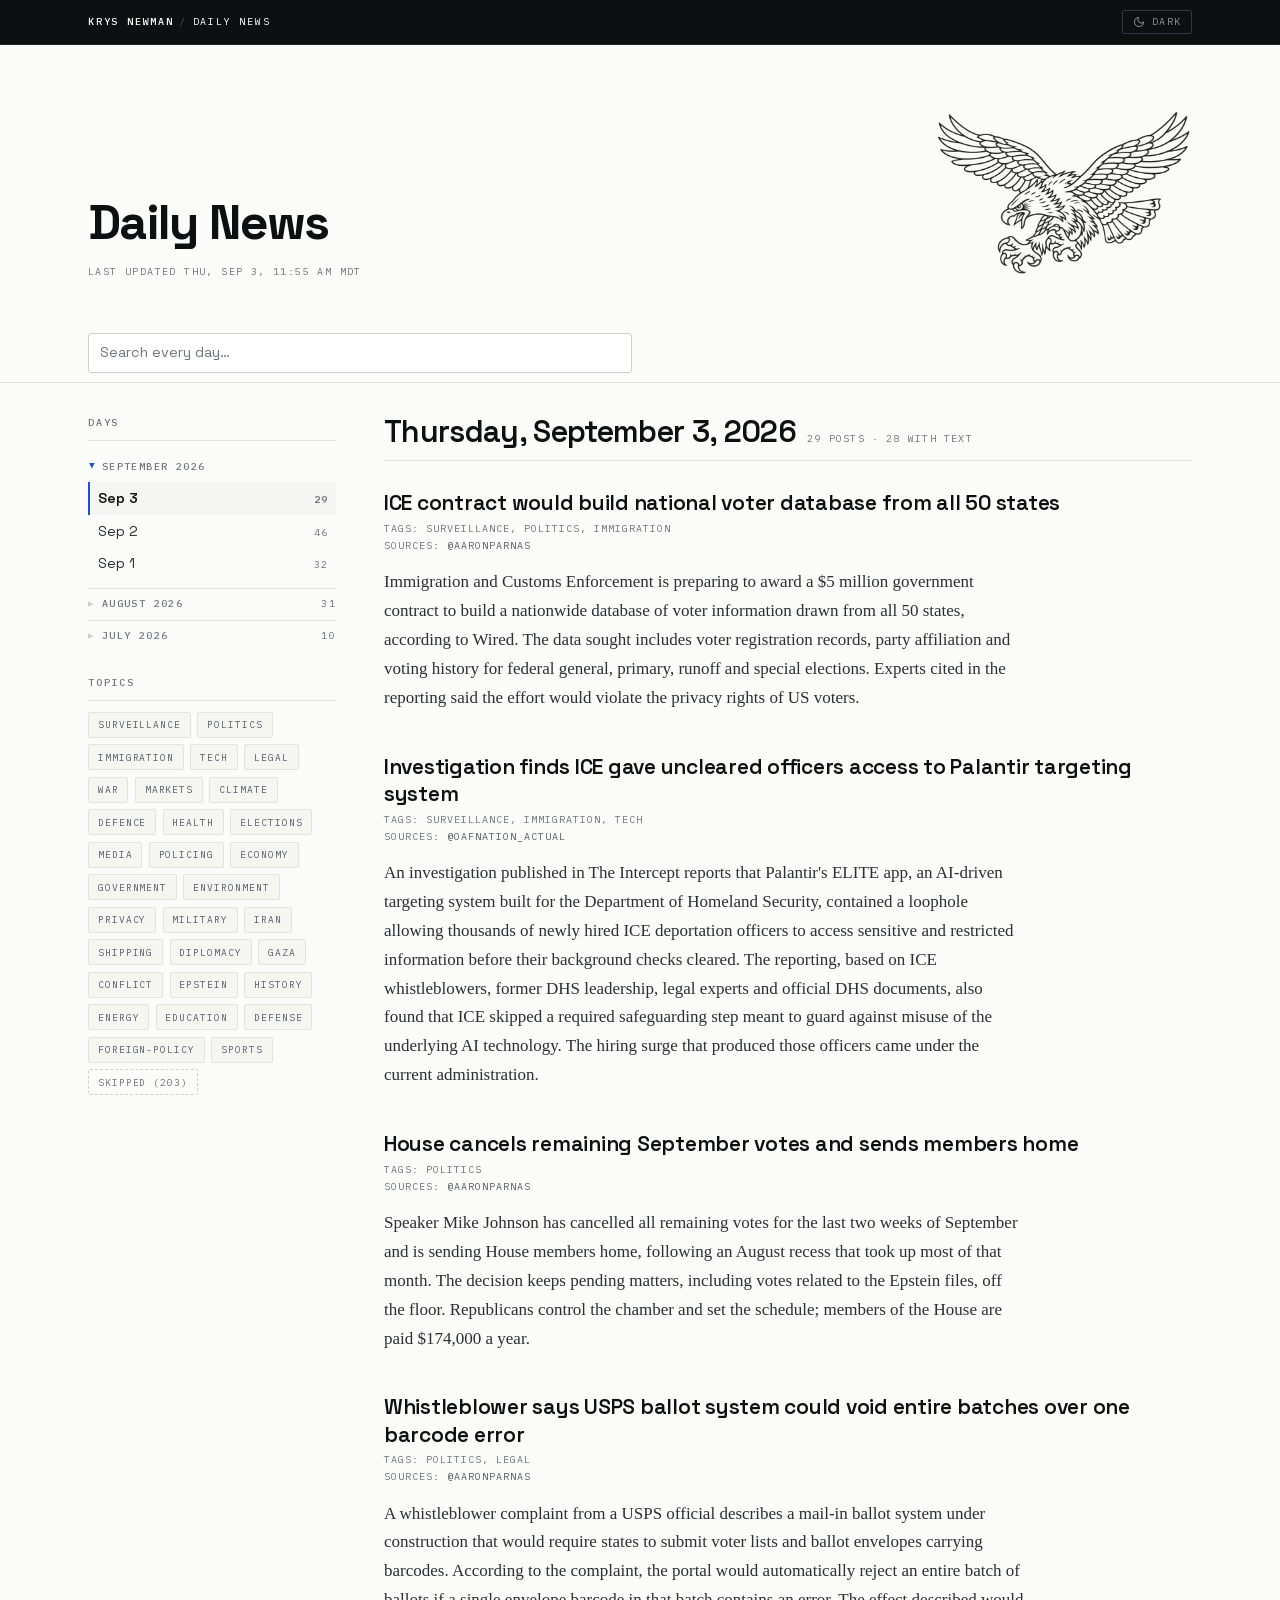
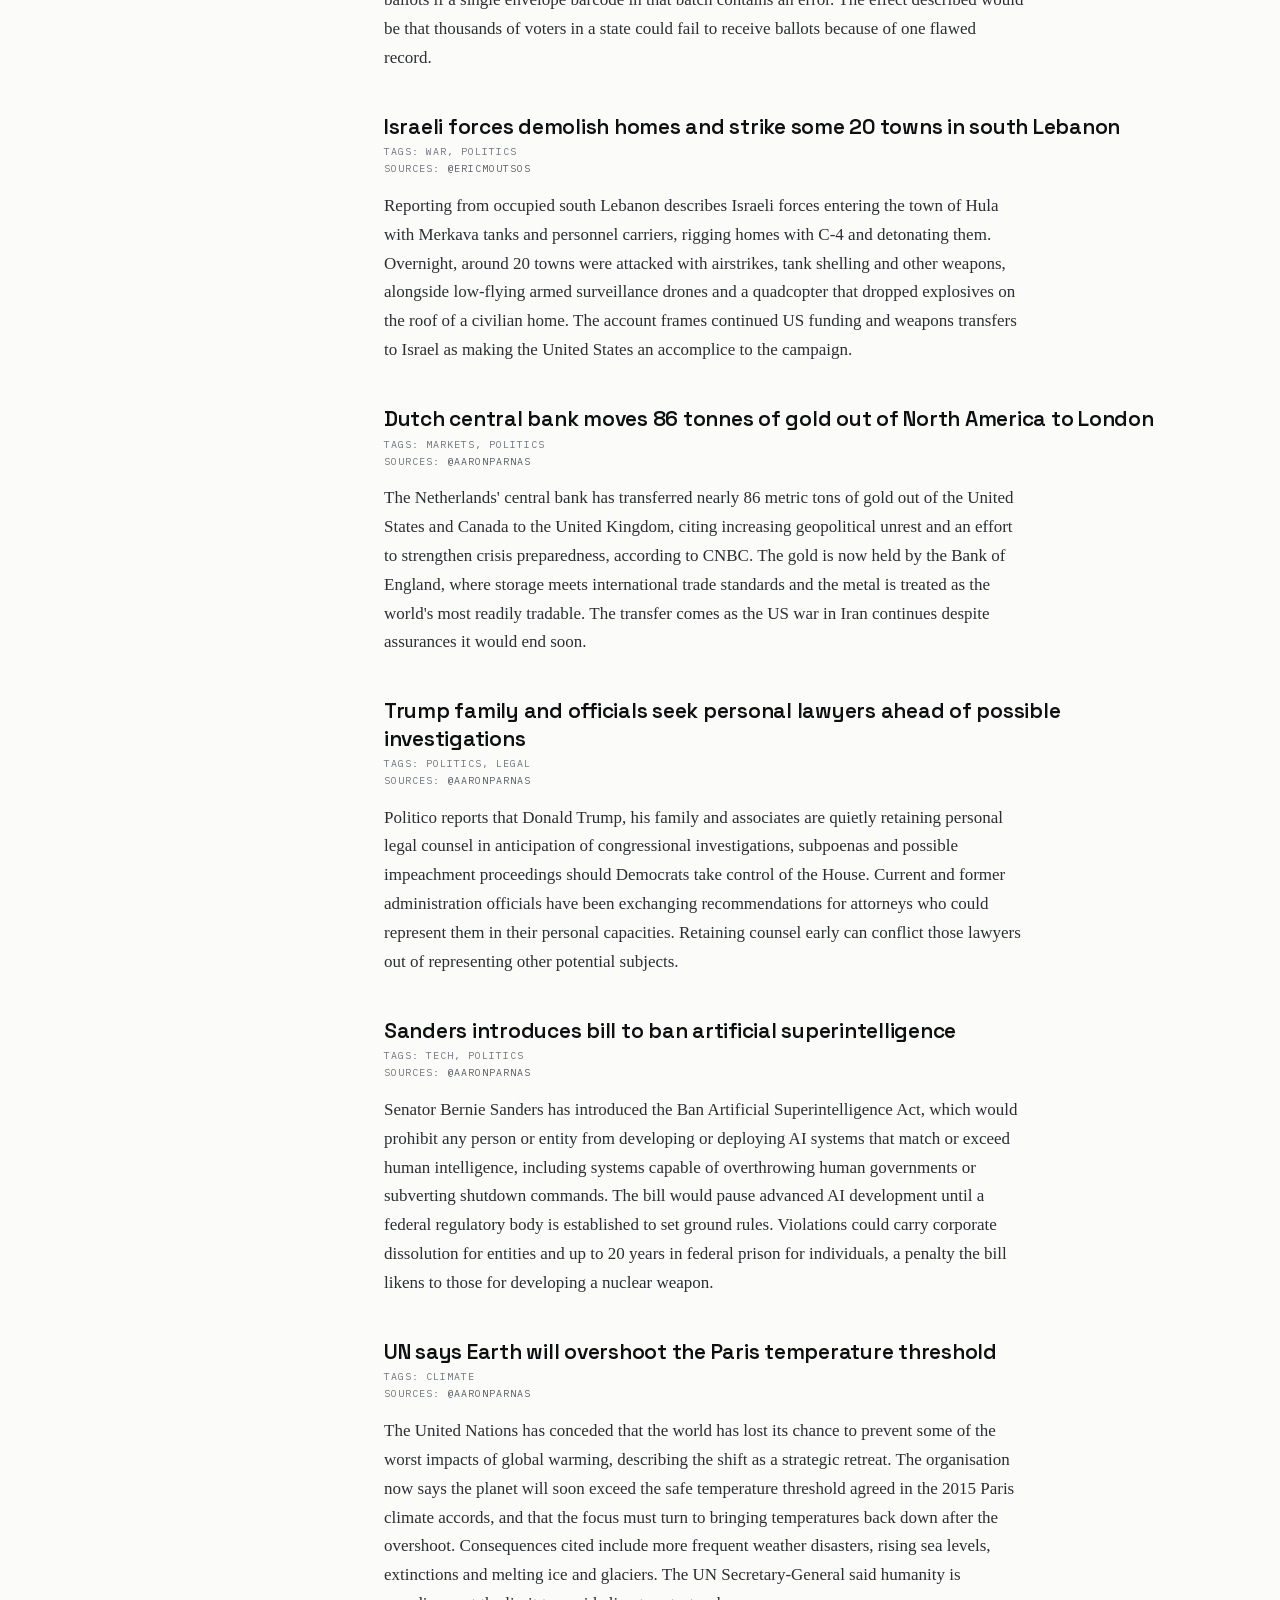
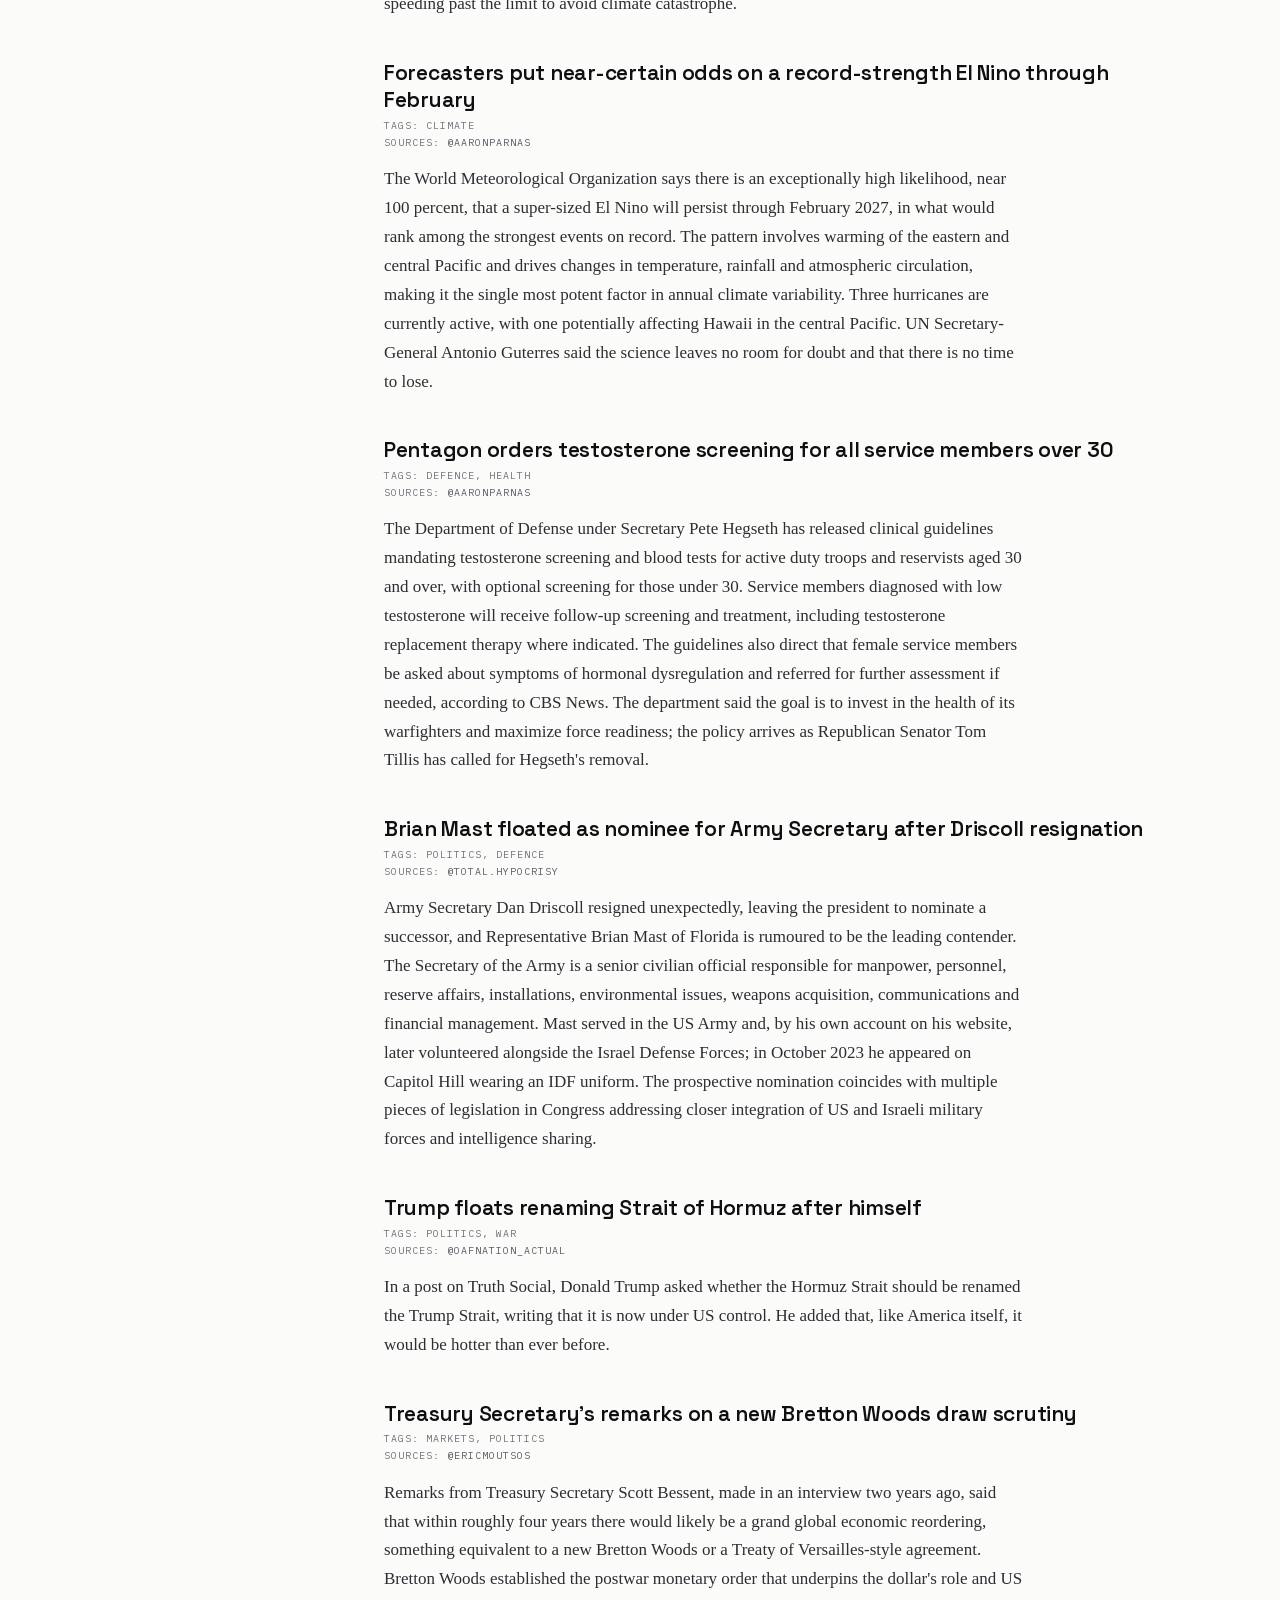
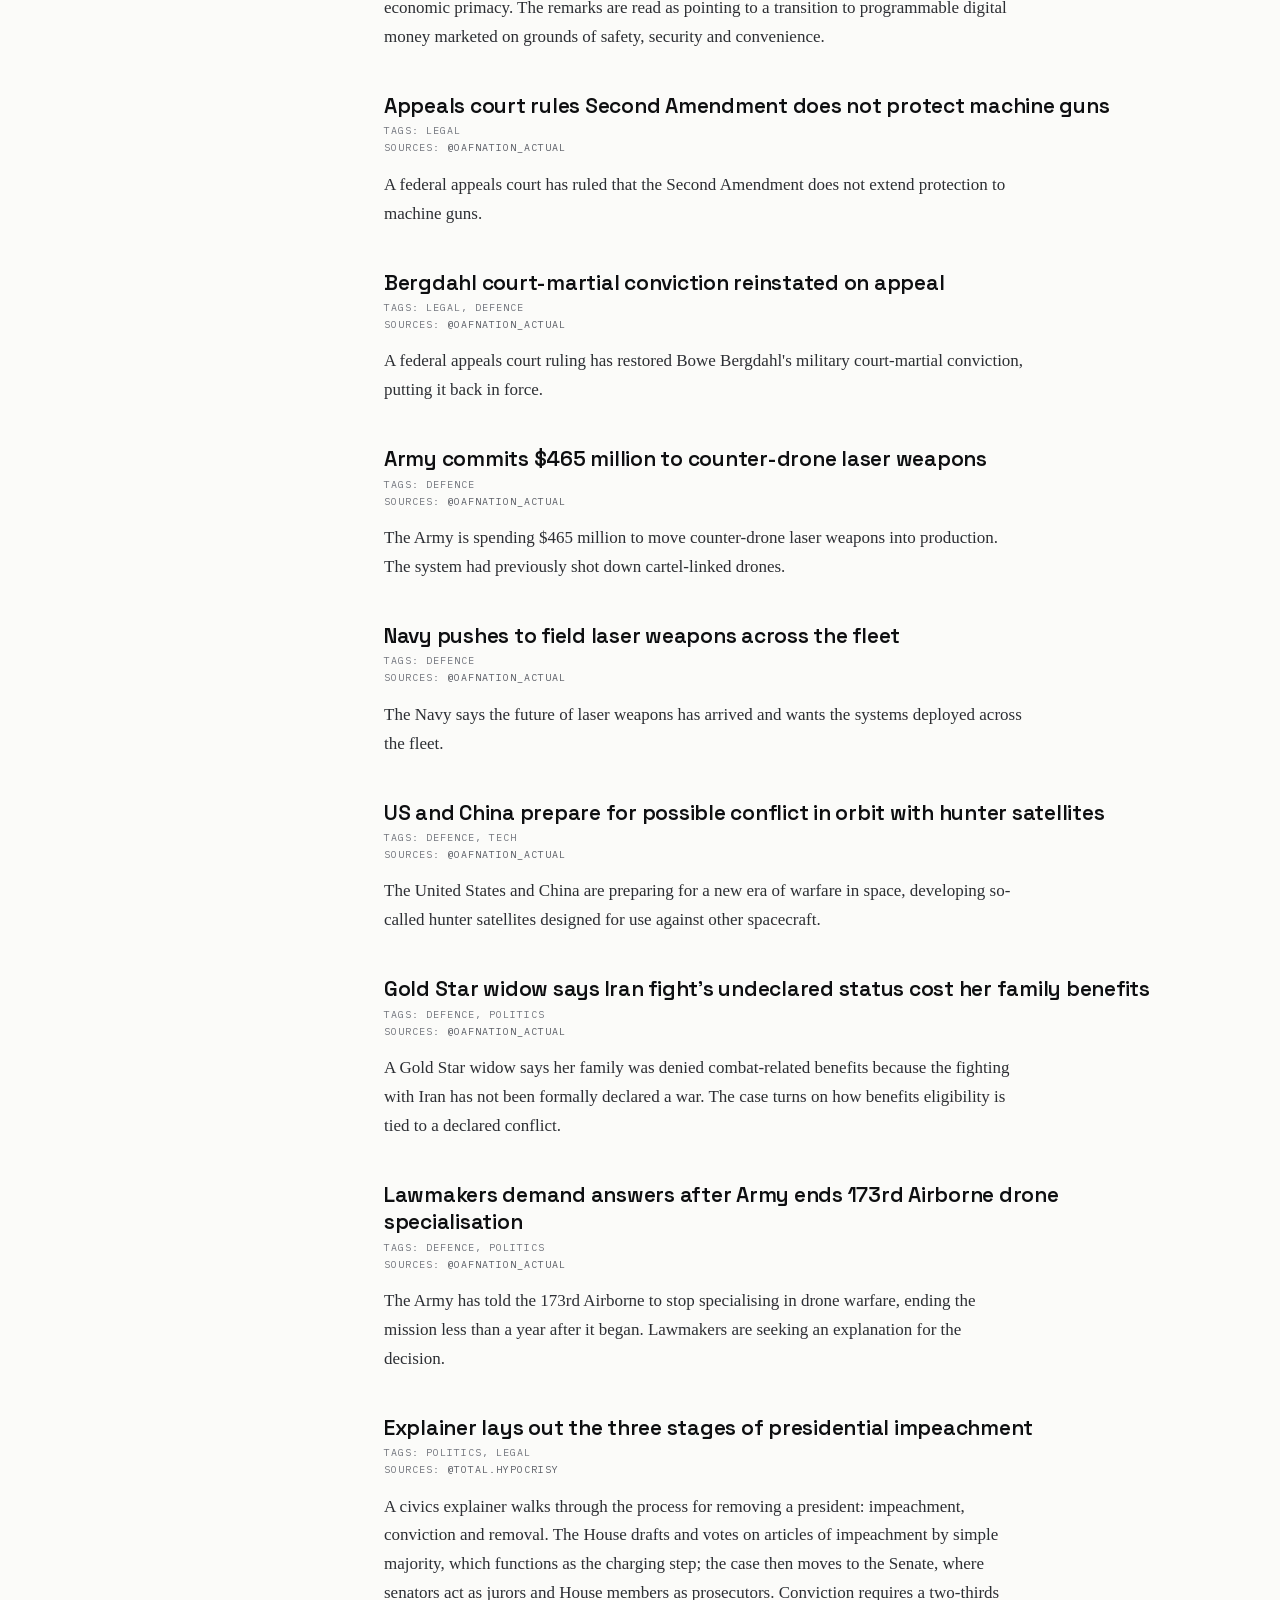
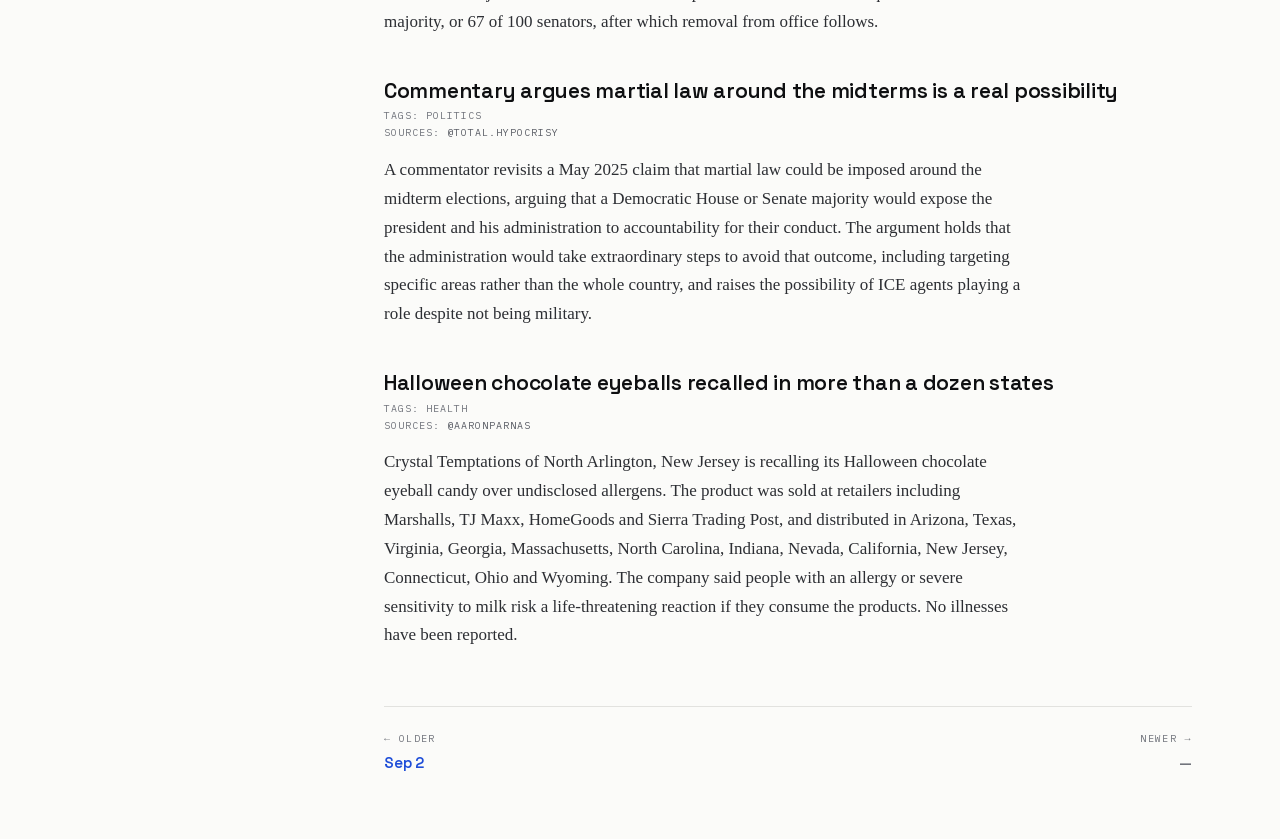
==== site/index.html @ b50ac9aa "feat: share the portfolio's theme, header, and typography The colour tokens, the dark band, the brea" ====
<!DOCTYPE html>
<html lang="en">
<head>
  <meta charset="utf-8">
  <meta name="viewport" content="width=device-width, initial-scale=1">
  <title>Daily News — Krys Newman</title>
  <!-- The portfolio's mark, inline and byte-identical to the one on
       knewman23.github.io, so the tab looks the same across all three sites. -->
  <link rel="icon" href="data:image/svg+xml,%3Csvg xmlns='http://www.w3.org/2000/svg' viewBox='0 0 32 32'%3E%3Crect width='32' height='32' rx='3' fill='%230e0f11'/%3E%3Ctext x='16' y='23' font-family='monospace' font-size='19' font-weight='700' fill='%23fff' text-anchor='middle'%3Ek%3C/text%3E%3C/svg%3E">

  <!-- Set the theme before first paint. A class swap after load would flash the
       wrong palette on every navigation between here and the portfolio. -->
  <script>
    try {
      var t = localStorage.getItem("theme");
      if (t === "dark" || t === "light") document.documentElement.dataset.theme = t;
    } catch (e) { /* private mode: fall through to the light default */ }
  </script>

  <link rel="preload" href="fonts/space-grotesk-var.woff2" as="font" type="font/woff2" crossorigin>
  <link rel="preload" href="fonts/plex-mono-400.woff2" as="font" type="font/woff2" crossorigin>
  <link rel="stylesheet" href="style.css?v=a3f1a082d0">
</head>
<!-- data-mode is rewritten to "static" by export_static.py. The read-only build
     drops the journal, the source list, and the run history entirely — not with
     CSS, which would leave a working form for anyone who opens devtools. -->
<body data-mode="static">

<!-- The band is the shared chrome: same markup on knewman23.github.io and on
     ai-frontier, so moving between the three reads as one site. -->
<div class="band">
  <div class="band-inner">
    <span class="crumbs">
      <a href="https://knewman23.github.io/"><b>Krys Newman</b></a>
      <span class="sep">/</span>
      <span class="here">Daily News</span>
    </span>
    <span class="band-tools">
      <button class="theme" id="theme" type="button" aria-live="polite">
        <svg class="i-dark" viewBox="0 0 24 24" fill="none" stroke="currentColor" stroke-width="2" stroke-linecap="round" aria-hidden="true"><path d="M21 12.8A9 9 0 1 1 11.2 3a7 7 0 0 0 9.8 9.8z"/></svg>
        <svg class="i-light" viewBox="0 0 24 24" fill="none" stroke="currentColor" stroke-width="2" stroke-linecap="round" aria-hidden="true"><circle cx="12" cy="12" r="4.2"/><path d="M12 2v2.4M12 19.6V22M2 12h2.4M19.6 12H22M4.9 4.9l1.7 1.7M17.4 17.4l1.7 1.7M19.1 4.9l-1.7 1.7M6.6 17.4l-1.7 1.7"/></svg>
        <span id="theme-text">Dark</span>
      </button>
    </span>
  </div>
</div>

<header class="masthead">
  <div class="masthead-text">
    <h1>Daily News</h1>
    <p class="updated" id="last-updated"></p>
  </div>
  <img class="crest" src="eagle.png?v=632c15edeb" alt="" width="768" height="512">
</header>

<nav class="toolbar" aria-label="Search and browse">
  <div class="toolbar-inner">
    <label class="search">
      <span class="visually-hidden">Search all days</span>
      <input id="search" type="search" placeholder="Search every day…" autocomplete="off">
    </label>

    <button id="active-filter" class="active-filter" hidden></button>

    <!-- Whether the hosted copy is caught up. Live-only: there is nothing to
         publish from the published build, and no server to ask. -->
<button id="menu-button" class="menu-button" type="button"
            aria-expanded="false" aria-controls="drawer" aria-haspopup="true">
      <span class="visually-hidden">Days and filters</span>
      <span aria-hidden="true">⋮</span>
    </button>
  </div>
</nav>

<div class="layout">

<aside id="drawer" class="drawer" aria-label="Days and filters">
  <div class="drawer-head">
    <h2>Browse</h2>
    <button id="drawer-close" class="icon-button" type="button">
      <span class="visually-hidden">Close</span>
      <span aria-hidden="true">✕</span>
    </button>
  </div>

  <section class="panel">
    <h3 class="panel-title">Days</h3>
    <!-- Filled with one <details> per month. A flat list is unusable once the
         archive runs to hundreds of days. -->
    <div id="days" class="days"></div>
  </section>

  <section class="panel">
    <h3 class="panel-title">Topics</h3>
    <div id="tags" class="chips" role="group" aria-label="Filter by topic"></div>
  </section>

</aside>

<main id="main" class="main" aria-live="polite">
  <p class="empty">Loading…</p>
</main>

</div><!-- .layout -->

<div id="scrim" class="scrim" hidden></div>

<script src="theme.js?v=197105d2fa"></script>
<script src="app.js?v=5c38b949c7"></script>
</body>
</html>
---- site/style.css ----
/* Self-hosted so the page has no third-party dependency and no render-blocking
   round trip. Same four faces as knewman23.github.io, byte for byte. */
@font-face {
  font-family: "Space Grotesk";
  src: url("fonts/space-grotesk-var.woff2") format("woff2-variations");
  font-weight: 300 700;
  font-style: normal;
  font-display: swap;
}
@font-face { font-family:"IBM Plex Mono"; src:url("fonts/plex-mono-400.woff2") format("woff2"); font-weight:400; font-style:normal; font-display:swap; }
@font-face { font-family:"IBM Plex Mono"; src:url("fonts/plex-mono-500.woff2") format("woff2"); font-weight:500; font-style:normal; font-display:swap; }
@font-face { font-family:"IBM Plex Mono"; src:url("fonts/plex-mono-600.woff2") format("woff2"); font-weight:600; font-style:normal; font-display:swap; }

/* ============================================================
   Daily News

   Colour tokens, the dark band, the breadcrumbs and the theme
   toggle are lifted verbatim from knewman23.github.io/styles.css
   and ai-frontier/site/style.css, so all three sites are one
   system and a visitor moving between them sees one page.

   Light-first. Dark is a token swap, never a fork: --card is
   still "the surface above --bg" in both, so no component below
   carries a dark branch.

   The one project-local addition is the --alert family, for the
   things this app has and a portfolio index does not: a failed
   run, a stale handle, an error line in a log.
   ============================================================ */

:root {
  color-scheme: light;
  --bg:      #fbfbf9;
  --card:    #ffffff;
  --sunken:  #f5f5f2;
  --ink:     #0e0f11;
  --ink-2:   #2c2e33;
  --soft:    #5c5f67;
  --faint:   #71747c;
  --line:    #e2e2df;
  --line-2:  #cfcfcb;
  --accent:  #1f4ed8;
  --ok:      #0f7a4a;
  --warn:    #85670f;
  --dot-warn:#d9a020;
  --alert:   #b3261e;
  --alert-bg:rgba(179,38,30,.07);
  --alert-line:rgba(179,38,30,.28);
  --band-bg: #0e0f11;
  --band-ink:#ffffff;
  --band-dim:#8b8f98;

  --mono: "IBM Plex Mono", ui-monospace, SFMono-Regular, Menlo, monospace;
  --sans: "Space Grotesk", system-ui, -apple-system, "Segoe UI", sans-serif;
  --serif: ui-serif, "Iowan Old Style", "Palatino Linotype", Palatino, Georgia, serif;

  --gut: 40px;
  --max: 74rem;
  --drawer-width: 21rem;
}

:root[data-theme="dark"] {
  color-scheme: dark;
  --bg:      #0b0c0e;
  --card:    #13151a;
  --sunken:  #0f1116;
  --ink:     #edeef1;
  --ink-2:   #d2d4da;
  --soft:    #9a9da6;
  --faint:   #7b7e88;
  --line:    #22252c;
  --line-2:  #2e323b;
  --accent:  #8b9bff;
  --ok:      #55d4a0;
  --warn:    #e2b357;
  --dot-warn:#e2b357;
  --alert:   #ff8a80;
  --alert-bg:rgba(255,138,128,.09);
  --alert-line:rgba(255,138,128,.26);
  --band-bg: #06070a;
  --band-ink:#ffffff;
  --band-dim:#7e828d;
}

*, *::before, *::after { box-sizing: border-box; }

html { -webkit-text-size-adjust: 100%; }   /* stop iOS inflating text in landscape */

body {
  margin: 0;
  background: var(--bg);
  color: var(--ink);
  font: 16px/1.6 var(--sans);
  -webkit-font-smoothing: antialiased;
  -moz-osx-font-smoothing: grayscale;
  overflow-wrap: break-word;               /* long ids and urls must not widen the page */
}

body.drawer-open { overflow: hidden; }      /* the page must not scroll behind the drawer */

a { color: var(--accent); }

:focus-visible { outline: 2px solid var(--accent); outline-offset: 2px; border-radius: 2px; }

.visually-hidden {
  position: absolute;
  width: 1px; height: 1px;
  padding: 0; margin: -1px;
  overflow: hidden;
  clip-path: inset(50%);
  white-space: nowrap;
}

/* --- band ---------------------------------------------------------------

   Dark in both themes, as on the index and on ai-frontier. It is the constant
   that makes moving between the three sites feel like one place, so it does
   not take part in the token swap. */

.band {
  background: var(--band-bg);
  color: var(--band-ink);
  position: sticky;
  top: 0;
  z-index: 30;
  border-bottom: 1px solid #23262d;
}

.band-inner {
  display: flex;
  align-items: center;
  justify-content: space-between;
  gap: 16px;
  min-height: 44px;
  max-width: var(--max);
  margin: 0 auto;
  padding: 0 var(--gut);
}

.crumbs {
  font-family: var(--mono);
  font-size: 10px;
  letter-spacing: .18em;
  text-transform: uppercase;
  color: var(--band-dim);
  min-width: 0;
  display: flex;
  align-items: center;
  gap: 0;
  white-space: nowrap;
  overflow: hidden;
}

.crumbs a { color: var(--band-dim); text-decoration: none; }
.crumbs a:hover { color: var(--band-ink); }
.crumbs b { color: var(--band-ink); font-weight: 500; }
.crumbs .sep { padding: 0 .55em; color: #4b515c; }

.crumbs .here {
  color: var(--band-ink);
  overflow: hidden;
  text-overflow: ellipsis;
}

.band-tools { display: flex; align-items: center; gap: 12px; flex: none; }

/* --- theme toggle (the same component as the index) ---------------------- */

.theme {
  background: transparent;
  border: 1px solid #33373f;
  color: var(--band-dim);
  font-family: var(--mono);
  font-size: 10px;
  letter-spacing: .12em;
  text-transform: uppercase;
  padding: 5px 10px;
  border-radius: 2px;
  cursor: pointer;
  display: inline-flex;
  align-items: center;
  gap: 7px;
  line-height: 1;
  flex: none;
}

.theme:hover { color: var(--band-ink); border-color: #4b515c; }
.theme:focus-visible { outline: 2px solid var(--band-dim); outline-offset: 2px; }
.theme svg { width: 12px; height: 12px; }

/* Show the icon for the theme you'd switch TO. */
.theme .i-dark  { display: inline; }
.theme .i-light { display: none; }
:root[data-theme="dark"] .theme .i-dark  { display: none; }
:root[data-theme="dark"] .theme .i-light { display: inline; }

/* --- masthead ----------------------------------------------------------- */

/* The portfolio's identity grid: the name on the left, a mono caption block on
   the right. Here the right-hand column is the artwork instead. */
.masthead {
  display: grid;
  grid-template-columns: minmax(0, 1fr) minmax(0, 16rem);
  align-items: end;
  gap: 0 2.5rem;
  max-width: var(--max);
  margin: 0 auto;
  padding: clamp(2.25rem, 6vw, 4rem) var(--gut) clamp(1.75rem, 4vw, 2.75rem);
}

.masthead h1 {
  margin: 0;
  font: 700 clamp(2.1rem, 5.4vw, 3.1rem)/1.02 var(--sans);
  letter-spacing: -.035em;
}

.updated {
  margin: 1rem 0 0;
  font-family: var(--mono);
  font-size: 10px;
  letter-spacing: .14em;
  text-transform: uppercase;
  color: var(--faint);
}

.updated:empty { display: none; }   /* no stray gap before the first run */

/* Transparent-background line art, so it takes the page's own background in
   light mode. In dark mode the strokes are inverted rather than the file being
   swapped: one asset, and #000 inverts to #fff, which sits within a shade of
   --ink. A browser that drops the filter still shows the drawing. */
.crest {
  display: block;
  width: 100%;
  max-width: 16rem;
  height: auto;                    /* never force the page to scroll sideways */
  justify-self: end;
  opacity: .9;
}

:root[data-theme="dark"] .crest { filter: invert(1); }

/* --- toolbar ------------------------------------------------------------ */

.toolbar {
  position: sticky;
  top: 45px;                        /* the band's 44px min-height plus its border */
  z-index: 20;
  background: var(--bg);
  border-bottom: 1px solid var(--line);
}

.toolbar-inner {
  display: flex;
  align-items: center;
  gap: 0.6rem;
  max-width: var(--max);
  margin: 0 auto;
  padding: 0.6rem var(--gut);
}

.search { flex: 1 1 auto; min-width: 0; max-width: 34rem; }

.search input {
  width: 100%;
  padding: 0.45rem 0.7rem;
  border: 1px solid var(--line-2);
  border-radius: 3px;
  background: var(--card);
  color: var(--ink);
  font: inherit;
  font-size: 0.9rem;
  -webkit-appearance: none;
}

.search input::placeholder { color: var(--faint); }
.search input:focus { outline: 2px solid var(--accent); outline-offset: 1px; border-color: transparent; }

/* The active tag lives in the toolbar so the filter state is visible once the
   drawer has closed over the chip that set it. */
.active-filter {
  flex: none;
  padding: 0.28rem 0.65rem;
  border: 1px solid var(--accent);
  border-radius: 2px;
  background: var(--accent);
  color: #fff;
  font-family: var(--mono);
  font-size: 10px;
  letter-spacing: .12em;
  text-transform: uppercase;
  cursor: pointer;
  white-space: nowrap;
}

.active-filter::after { content: " ✕"; }

.publish-status {
  flex: none;
  font-family: var(--mono);
  font-size: 10px;
  letter-spacing: .12em;
  text-transform: uppercase;
  color: var(--faint);
  white-space: nowrap;
}

.publish-status:empty { display: none; }
.publish-status.published { color: var(--ok); }
.publish-status.failed { color: var(--alert); font-weight: 500; cursor: help; }

.menu-button {
  flex: none;
  width: 2.25rem;
  height: 2.25rem;
  border: 1px solid var(--line-2);
  border-radius: 2px;
  background: transparent;
  color: var(--soft);
  font-size: 1.25rem;
  line-height: 1;
  cursor: pointer;
}

.menu-button:hover { border-color: var(--ink); color: var(--ink); }
.menu-button[aria-expanded="true"] { background: var(--ink); border-color: var(--ink); color: var(--bg); }

/* --- layout: sidebar on desktop, drawer on phones ------------------------ */

/* Desktop is the base case: the panels are a persistent left rail, and the
   menu button and scrim do not exist. Everything drawer-shaped is confined to
   the narrow-window block near the bottom of this file, so the two behaviours
   cannot bleed into each other. */
.layout {
  display: grid;
  grid-template-columns: 15.5rem minmax(0, 1fr);
  gap: 3rem;
  max-width: var(--max);
  margin: 0 auto;
  padding: 2rem var(--gut) 4rem;
  align-items: start;
}

.drawer {
  display: flex;
  flex-direction: column;
  gap: 1.5rem;
  min-width: 0;
}

.drawer-head { display: none; }        /* no "Browse" title or close button here */
.menu-button { display: none; }
.scrim { display: none; }

/* --- panels -------------------------------------------------------------

   Not cards. The rail is a column of labelled sections divided by hairlines,
   the way the portfolio's stack list and section heads are drawn. */

.panel {
  margin: 0;
  padding: 0;
}

.panel-title {
  margin: 0 0 0.65rem;
  padding-bottom: 0.55rem;
  border-bottom: 1px solid var(--line);
  font-family: var(--mono);
  font-size: 10px;
  font-weight: 500;
  letter-spacing: .18em;
  text-transform: uppercase;
  color: var(--faint);
}

details.panel > .panel-title { cursor: pointer; }

.count, .badge { letter-spacing: .1em; }

.badge[hidden] { display: none; }

.badge {
  display: inline-block;
  min-width: 1.1rem;
  padding: 0 0.3rem;
  border: 1px solid var(--alert-line);
  border-radius: 2px;
  background: var(--alert-bg);
  color: var(--alert);
  font-size: 9.5px;
  text-align: center;
}

/* --- day list ----------------------------------------------------------- */

/* The cap still earns its place: one expanded month is up to 31 rows. It is no
   longer the only thing between the reader and the whole archive, though. */
.days { max-height: 40vh; overflow-y: auto; }

.month + .month { border-top: 1px solid var(--line); }

.month-head {
  display: flex;
  align-items: baseline;
  gap: 0.4rem;
  padding: 0.4rem 0;
  cursor: pointer;
  font-family: var(--mono);
  font-size: 10px;
  font-weight: 500;
  letter-spacing: .14em;
  text-transform: uppercase;
  color: var(--faint);
  list-style: none;                       /* the default marker, replaced below */
}

.month-head::-webkit-details-marker { display: none; }

.month-head::before {
  content: "▸";
  flex: none;
  font-size: 0.7rem;
  color: var(--line-2);
  transition: transform 120ms ease;
}

.month[open] > .month-head::before { transform: rotate(90deg); color: var(--accent); }
.month-head:hover { color: var(--ink); }

.month-label { flex: 1; min-width: 0; }

/* Only while collapsed: an open month shows its days, which is a better count
   than a number. */
.month-count { font-weight: 400; }
.month[open] > .month-head .month-count { display: none; }

.month-days { list-style: none; margin: 0 0 0.5rem; padding: 0; }

.days button {
  display: flex;
  justify-content: space-between;
  align-items: baseline;
  gap: 0.4rem;
  width: 100%;
  padding: 0.32rem 0.5rem;
  border: 0;
  border-left: 2px solid transparent;
  border-radius: 0;
  background: none;
  color: var(--ink-2);
  font: inherit;
  font-size: 0.875rem;
  text-align: left;
  cursor: pointer;
}

.days button:hover { background: var(--sunken); color: var(--ink); }

.days button[aria-current="true"] {
  border-left-color: var(--accent);
  background: var(--sunken);
  color: var(--ink);
  font-weight: 600;
}

.days .topics { font-family: var(--mono); color: var(--faint); font-size: 10px; letter-spacing: .08em; }
.days .flag { color: var(--dot-warn); font-weight: 700; }

/* --- chips -------------------------------------------------------------- */

.chips { display: flex; flex-wrap: wrap; gap: 0.4rem; font-family: var(--mono); }

.chip {
  padding: 0.28rem 0.55rem;
  border: 1px solid var(--line);
  border-radius: 2px;
  background: var(--sunken);
  color: var(--soft);
  font: inherit;
  font-size: 9.5px;
  letter-spacing: .1em;
  text-transform: uppercase;
  cursor: pointer;
}

.chip:hover { border-color: var(--ink); color: var(--ink); }

.chip[aria-pressed="true"] {
  background: var(--accent);
  border-color: var(--accent);
  color: #fff;
}

/* The skipped chip is not a topic, so it does not look like one until used. */
.chip.skipped-chip {
  border-style: dashed;
  border-color: var(--line-2);
  background: transparent;
  color: var(--faint);
}

.chip.skipped-chip[aria-pressed="true"] {
  background: var(--soft);
  border-color: var(--soft);
  border-style: solid;
  color: var(--bg);
}

/* --- sources ------------------------------------------------------------ */

.sources { list-style: none; margin: 0 0 0.7rem; padding: 0; font-size: 0.85rem; }

.sources li {
  display: flex;
  align-items: center;
  gap: 0.4rem;
  padding: 0.3rem 0;
  border-bottom: 1px solid var(--line);
}

.sources .handle { flex: 1; min-width: 0; overflow-wrap: anywhere; color: var(--ink-2); }
.sources li.off .handle { color: var(--faint); text-decoration: line-through; }
.sources .stale { color: var(--dot-warn); cursor: help; }

.icon-button {
  border: 0;
  background: none;
  color: var(--faint);
  font: inherit;
  font-size: 0.9rem;
  line-height: 1;
  padding: 0.15rem 0.3rem;
  cursor: pointer;
}

.icon-button:hover { color: var(--alert); }

.add { display: flex; flex-wrap: wrap; gap: 0.4rem; }

.add input {
  flex: 1 1 6rem;
  min-width: 0;
  padding: 0.4rem 0.5rem;
  border: 1px solid var(--line-2);
  border-radius: 3px;
  background: var(--card);
  color: var(--ink);
  font: inherit;
  font-size: 0.8rem;
}

.add input::placeholder { color: var(--faint); }

.add button, .notes-save {
  padding: 0.4rem 0.8rem;
  border: 1px solid var(--accent);
  border-radius: 3px;
  background: var(--accent);
  color: #fff;
  font-family: var(--mono);
  font-size: 10px;
  letter-spacing: .12em;
  text-transform: uppercase;
  cursor: pointer;
}

.add button:hover, .notes-save:hover { filter: brightness(1.12); }

.error {
  flex: 1 0 100%;
  margin: 0.25rem 0 0;
  color: var(--alert);
  font-size: 0.75rem;
}

/* --- runs --------------------------------------------------------------- */

.runs { list-style: none; margin: 0; padding: 0; font-size: 0.8rem; }
.runs > li { padding: 0.35rem 0; border-bottom: 1px solid var(--line); }

.run-head {
  display: flex;
  align-items: baseline;
  gap: 0.4rem;
  width: 100%;
  border: 0;
  background: none;
  color: var(--ink-2);
  font: inherit;
  text-align: left;
  cursor: pointer;
}

.run-dot { flex: none; font-size: 0.7rem; }
.run-dot.ok { color: var(--ok); }
.run-dot.warn { color: var(--dot-warn); }
.run-dot.bad { color: var(--alert); }
.run-meta { margin-left: auto; font-family: var(--mono); color: var(--faint); font-size: 10px; letter-spacing: .08em; }

.run-detail { margin: 0.3rem 0 0.4rem; padding-left: 1rem; }
.run-detail li { color: var(--alert); font-size: 0.75rem; }

/* Skipped topics are the filter working, not failures, so they are not red. */
.run-detail .skipped li { color: var(--faint); }

.run-log-button {
  border: 0; background: none; padding: 0;
  color: var(--accent); font-family: var(--mono); font-size: 10px;
  letter-spacing: .1em; text-transform: uppercase; cursor: pointer;
}

.run-log-button:hover { text-decoration: underline; }

.log-view {
  max-height: 20rem;
  overflow: auto;
  margin: 0.45rem 0 0;
  padding: 0.6rem;
  border: 1px solid var(--line);
  border-radius: 3px;
  background: var(--sunken);
  color: var(--soft);
  font-family: var(--mono);
  font-size: 0.68rem;
  white-space: pre-wrap;
  overflow-wrap: anywhere;
}

.log-view .line-warn { color: var(--warn); }
.log-view .line-error { color: var(--alert); font-weight: 500; }

/* --- main pane ---------------------------------------------------------- */

.main { min-width: 0; }

.day-head {
  display: flex;
  flex-wrap: wrap;
  align-items: baseline;
  gap: 0.7rem;
  padding-bottom: 0.7rem;
  border-bottom: 1px solid var(--line);
  margin-bottom: 1.75rem;
}

.day-head h2 {
  margin: 0;
  font: 600 clamp(1.5rem, 3.2vw, 1.9rem)/1.12 var(--sans);
  letter-spacing: -.022em;
}

.day-meta {
  font-family: var(--mono);
  font-size: 10px;
  letter-spacing: .12em;
  text-transform: uppercase;
  color: var(--faint);
}

.warn-banner {
  flex: 1 0 100%;
  margin: 0.5rem 0 0;
  padding: 0.6rem 0.8rem;
  border: 1px solid var(--alert-line);
  border-left: 2px solid var(--alert);
  border-radius: 3px;
  background: var(--alert-bg);
  color: var(--soft);
  font-size: 0.85rem;
}

/* The file carries an `# July 28, 2026` title so it reads standalone in an
   editor. On the page the day header already says that, so hide the duplicate
   rather than removing it from the markdown. */
.article > h1 { display: none; }

/* Long-form reading, so the body is serif at a fixed measure — the same
   divergence ai-frontier makes from the index for the same reason. */
.article {
  font-family: var(--serif);
  font-size: 1.0625rem;
  line-height: 1.7;
  color: var(--ink-2);
}

.article p, .article ul, .article ol, .article blockquote { max-width: 40rem; }

.article h2 {
  margin: 2.5rem 0 0.2rem;
  font: 600 1.3125rem/1.3 var(--sans);
  letter-spacing: -.012em;
  color: var(--ink);
}

/* The wrapper variants are for live mode, where .topic-head sits between the
   article and each heading. Both spellings are listed rather than one rewritten,
   because the static build has no wrapper. */
.article > h1 + h2,
.article h2:first-child,
.article > h1 + .topic-head > h2,
.article > .topic-head:first-child > h2 { margin-top: 0; }

/* The renderer emits `tags:` / `sources:` as the paragraph directly after each
   headline. Styling it as a byline keeps it out of the reading line.

   Both spellings again: in live mode .topic-head wraps the heading, so the
   byline is the wrapper's sibling and `h2 + p` never matches it. */
.article h2 + p,
.article .topic-head + p {
  margin: 0 0 0.9rem;
  font-family: var(--mono);
  font-size: 10px;
  letter-spacing: .1em;
  text-transform: uppercase;
  color: var(--faint);
}

.article h2 + p a,
.article .topic-head + p a { color: var(--soft); text-decoration: none; }
.article h2 + p a:hover,
.article .topic-head + p a:hover { color: var(--accent); }

.article p { margin: 0 0 1.15rem; }
.article a { color: var(--accent); text-decoration-thickness: 1px; text-underline-offset: 2px; }
.article strong { color: var(--ink); font-weight: 650; }
.article em { color: var(--soft); }

.article pre, .article table {
  display: block;
  max-width: 100%;
  overflow-x: auto;          /* wide content scrolls in its own box */
}

.article pre {
  padding: 0.9rem 1rem;
  border: 1px solid var(--line);
  border-radius: 3px;
  background: var(--sunken);
  font-family: var(--mono);
  font-size: 0.8125rem;
  line-height: 1.65;
}

.article code {
  font-family: var(--mono);
  font-size: 0.85em;
  background: var(--sunken);
  border: 1px solid var(--line);
  border-radius: 2px;
  padding: 0.1em 0.34em;
}

.article pre code { background: none; border: 0; padding: 0; font-size: inherit; }

/* Live mode wraps each generated h2 and its skip button in this row. The button
   is a sibling rather than a child of the heading so the heading keeps its role
   in the accessibility tree; this is what puts it back on the same line. */
.topic-head {
  display: flex;
  align-items: baseline;
  justify-content: space-between;
  gap: 0.5rem;
}

/* Quiet until the topic is hovered: one of these sits on every headline in the
   feed, and at full contrast they would read as part of the news. */
.skip-topic {
  flex: none;
  padding: 0.15rem 0.4rem;
  border: 1px solid transparent;
  border-radius: 2px;
  background: none;
  color: var(--faint);
  font-family: var(--mono);
  font-size: 9.5px;
  letter-spacing: .12em;
  text-transform: uppercase;
  line-height: 1.4;
  opacity: 0;
  cursor: pointer;
}

.topic-head:hover .skip-topic,
.skip-topic:focus-visible { opacity: 1; }

.skip-topic:hover { border-color: var(--alert-line); color: var(--alert); }
.skip-topic[disabled] { opacity: 1; color: var(--faint); cursor: default; }

/* Touch has no hover, so the control would be unreachable if it stayed hidden. */
@media (hover: none) {
  .skip-topic { opacity: 1; }
}

.restore-topic {
  margin-top: 0.35rem;
  padding: 0.2rem 0.5rem;
  border: 1px solid var(--line-2);
  border-radius: 2px;
  background: none;
  color: var(--accent);
  font-family: var(--mono);
  font-size: 9.5px;
  letter-spacing: .12em;
  text-transform: uppercase;
  cursor: pointer;
}

.restore-topic:hover { border-color: var(--accent); }
.restore-topic[disabled] { color: var(--faint); border-color: var(--line); cursor: default; }

.skipped-list { list-style: none; margin: 0; padding: 0; }
.skipped-headline { font-family: var(--sans); font-weight: 600; font-size: 1rem; color: var(--ink); }

.skipped-list li {
  padding: 0.8rem 0;
  border-bottom: 1px solid var(--line);
  font-size: 0.9rem;
}

.skipped-list .why {
  display: block;
  margin-top: 0.2rem;
  font-family: var(--mono);
  font-size: 10px;
  letter-spacing: .1em;
  text-transform: uppercase;
  color: var(--faint);
}

/* --- older / newer ------------------------------------------------------ */

.day-nav {
  display: flex;
  justify-content: space-between;
  gap: 1rem;
  margin: 3.5rem 0 0;
  padding-top: 1.5rem;
  border-top: 1px solid var(--line);
}

.day-nav-side {
  display: flex;
  flex-direction: column;
  gap: 0.25rem;
  min-width: 0;
  padding: 0;
  border: 0;
  background: none;
  color: var(--accent);
  font: inherit;
  font-size: 0.9375rem;
  cursor: pointer;
}

.day-nav-side.newer { text-align: right; align-items: flex-end; }

.day-nav-label {
  font-family: var(--mono);
  font-size: 10px;
  letter-spacing: .14em;
  text-transform: uppercase;
  color: var(--faint);
}

.day-nav-date { font-family: var(--sans); font-weight: 600; letter-spacing: -.012em; }

button.day-nav-side:hover { text-decoration: underline; }

/* Either end of the archive: present, so the other side does not move. */
.day-nav-side.end { color: var(--faint); cursor: default; }
.day-nav-side.end:hover { text-decoration: none; }

/* --- journal ------------------------------------------------------------ */

.journal {
  margin-top: 3.5rem;
  padding-top: 1.5rem;
  border-top: 1px solid var(--line);
}

.journal h3 {
  margin: 0 0 0.65rem;
  font-family: var(--mono);
  font-size: 10px;
  font-weight: 500;
  letter-spacing: .18em;
  text-transform: uppercase;
  color: var(--faint);
}

.journal textarea {
  display: block;
  width: 100%;
  max-width: 40rem;
  min-height: 8rem;
  padding: 0.8rem 0.9rem;
  border: 1px solid var(--line-2);
  border-radius: 3px;
  background: var(--card);
  color: var(--ink);
  font-family: var(--serif);
  font-size: 1rem;
  line-height: 1.65;
  resize: vertical;
}

.journal textarea:focus { outline: 2px solid var(--accent); outline-offset: 1px; border-color: transparent; }

.journal-actions {
  display: flex;
  align-items: center;
  gap: 0.75rem;
  margin-top: 0.6rem;
}

.status {
  font-family: var(--mono);
  font-size: 10px;
  letter-spacing: .12em;
  text-transform: uppercase;
  color: var(--faint);
}

.status.saved { color: var(--ok); }
.status.failed { color: var(--alert); }

/* --- search results ----------------------------------------------------- */

.hits { list-style: none; margin: 0; padding: 0; }
.hits li { padding: 1.1rem 0; border-top: 1px solid var(--line); }
.hits li:last-child { border-bottom: 1px solid var(--line); }

.hit-head {
  border: 0; background: none; padding: 0;
  color: var(--ink); font-family: var(--sans); font-weight: 600; font-size: 1.0312rem;
  letter-spacing: -.012em;
  text-align: left; cursor: pointer;
}

.hit-head:hover { color: var(--accent); }

.hit-date {
  font-family: var(--mono);
  font-size: 10px;
  letter-spacing: .12em;
  text-transform: uppercase;
  color: var(--faint);
}

.hit-snippet { margin: 0.35rem 0 0; max-width: 40rem; color: var(--soft); font-size: 0.9375rem; }

.empty { color: var(--faint); font-style: italic; }

/* --- phones: the rail becomes a slide-out drawer -------------------------- */

@media (max-width: 46rem) {
  :root { --gut: 22px; }

  /* Single column, and the aside leaves the flow entirely so the reading
     column is not squeezed. */
  .layout {
    grid-template-columns: minmax(0, 1fr);
    gap: 0;
    padding: 1.5rem var(--gut) 3rem;
  }

  .menu-button { display: block; }

  /* Centred on phones: with the rail gone there is no left edge for the title
     to align to, so the artwork and the title read as a masthead instead. */
  .masthead {
    grid-template-columns: minmax(0, 1fr);
    justify-items: center;
    text-align: center;
    gap: 1.25rem 0;
  }

  .masthead h1 { font-size: clamp(2.5rem, 11vw, 3.25rem); }
  .updated { font-size: 11px; }

  .crest { justify-self: center; max-width: min(17rem, 68vw); order: -1; }

  .drawer {
    position: fixed;
    top: 0;
    right: 0;
    z-index: 40;
    gap: 1.25rem;
    width: min(var(--drawer-width), 88vw);
    height: 100dvh;
    padding: 1rem 1.15rem 2rem;
    overflow-y: auto;
    background: var(--card);
    border-left: 1px solid var(--line);
    box-shadow: -4px 0 24px rgba(0, 0, 0, .28);
  }

  /* The drawer scrolls itself, so a second scroller nested inside it fights the
     touch gesture — a drag near the day list moves the wrong thing. The month
     sections already bound the height, so let it run naturally here. */
  .drawer .days { max-height: none; overflow-y: visible; }

  .drawer-head {
    display: flex;
    align-items: center;
    justify-content: space-between;
    padding-bottom: 0.55rem;
    border-bottom: 1px solid var(--line);
  }

  .drawer-head h2 {
    margin: 0;
    font-family: var(--mono);
    font-size: 10px;
    font-weight: 500;
    letter-spacing: .18em;
    text-transform: uppercase;
    color: var(--faint);
  }

  .scrim {
    display: block;
    position: fixed;
    inset: 0;
    z-index: 30;
    background: rgba(6, 7, 10, .55);
  }

  /* [hidden] has to be restated: the explicit display values above would
     otherwise keep the drawer and scrim on screen. */
  .drawer[hidden], .scrim[hidden] { display: none; }

  @media (prefers-reduced-motion: no-preference) {
    .drawer:not([hidden]) { animation: slide-in 180ms ease-out; }
    .scrim:not([hidden]) { animation: fade-in 180ms ease-out; }
  }

  .days { max-height: 45vh; }

  .toolbar-inner { padding: 0.5rem var(--gut); gap: 0.5rem; }
  .article h2 { font-size: 1.1875rem; margin-top: 2rem; }
  .journal textarea { min-height: 6.5rem; }
}

@keyframes slide-in { from { transform: translateX(100%); } }
@keyframes fade-in { from { opacity: 0; } }

/* Touch pointers get real tap targets. The 44px floor is Apple's guidance and
   the icon buttons are nowhere near it by default. */
@media (hover: none) and (pointer: coarse) {
  .icon-button { min-width: 2.5rem; min-height: 2.5rem; font-size: 1.1rem; }
  .menu-button { width: 2.75rem; height: 2.75rem; }
  .chip { padding: 0.45rem 0.7rem; font-size: 10px; }
  .days button { min-height: 2.5rem; }
  .add button, .notes-save { padding: 0.6rem 0.95rem; }
  .search input, .add input { font-size: 1rem; }  /* under 16px makes iOS zoom on focus */
}

@media (prefers-reduced-motion: reduce) {
  * { transition: none !important; animation: none !important; }
}
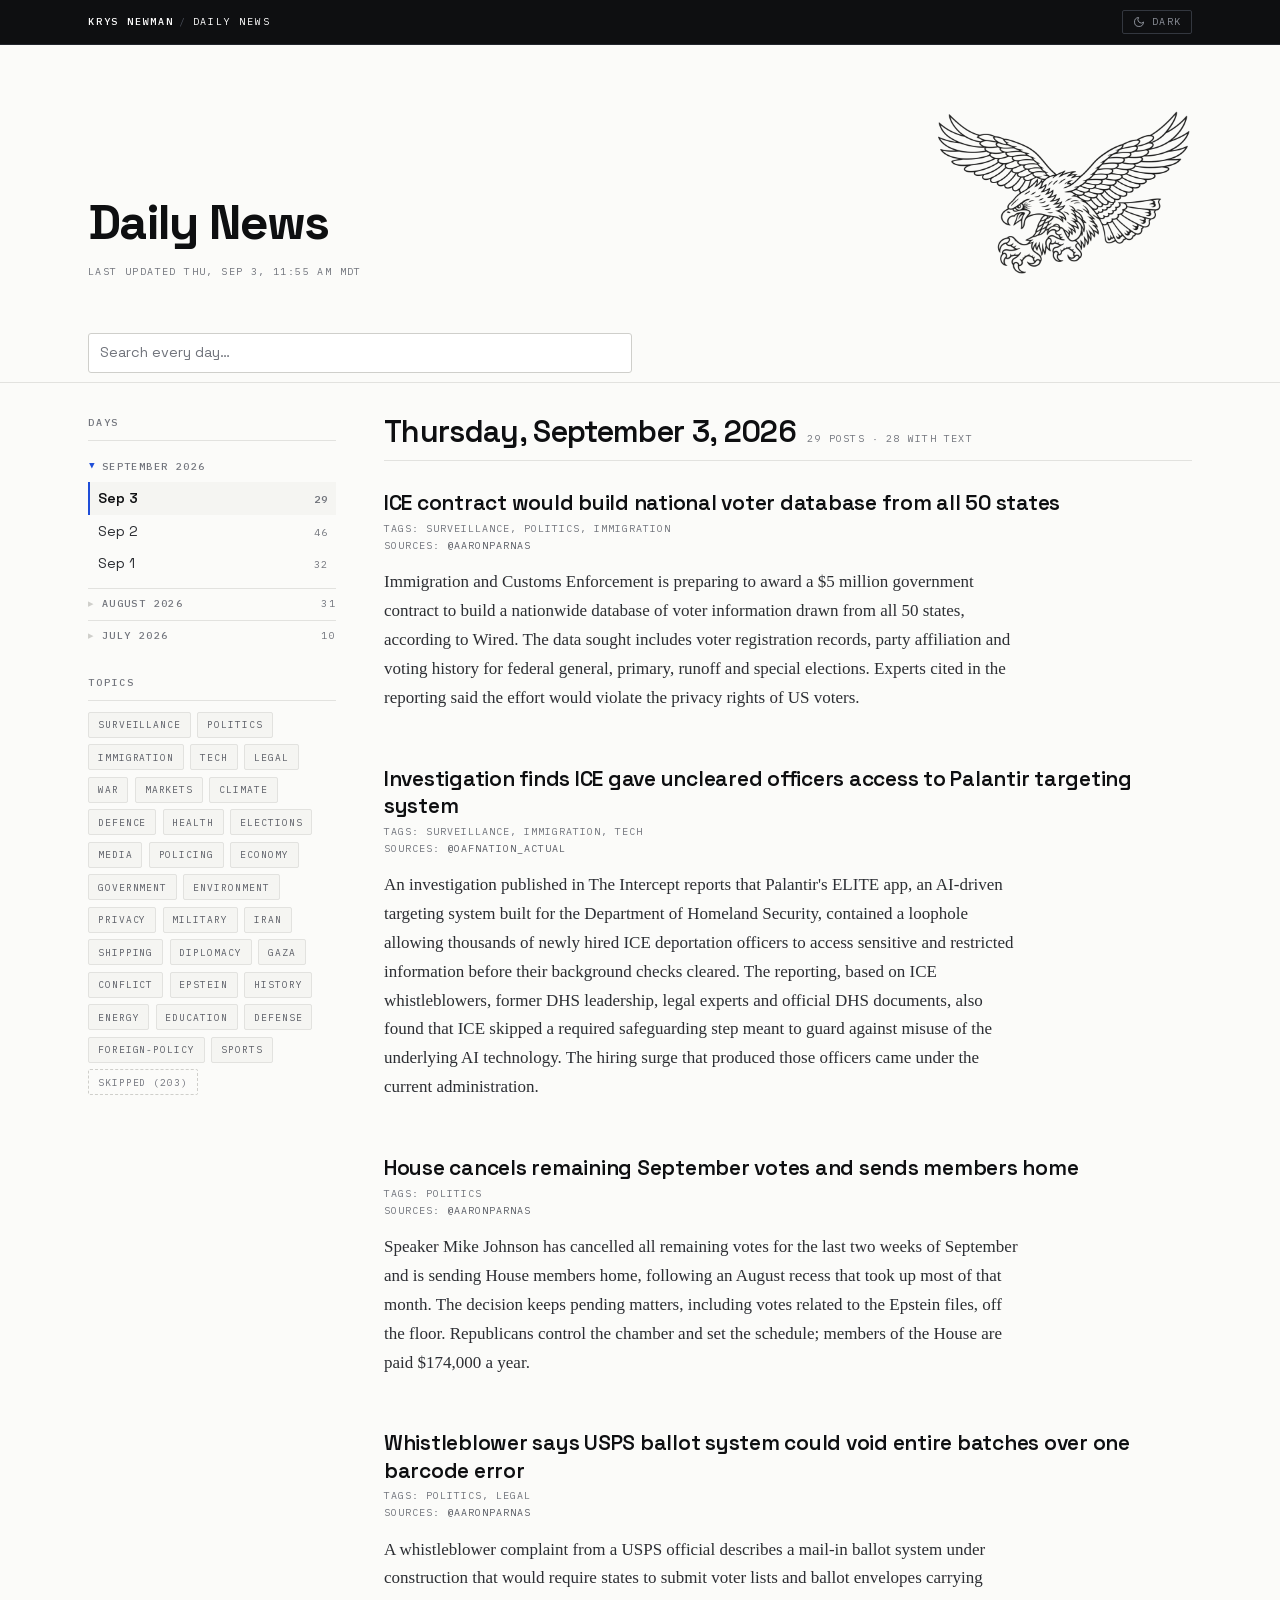
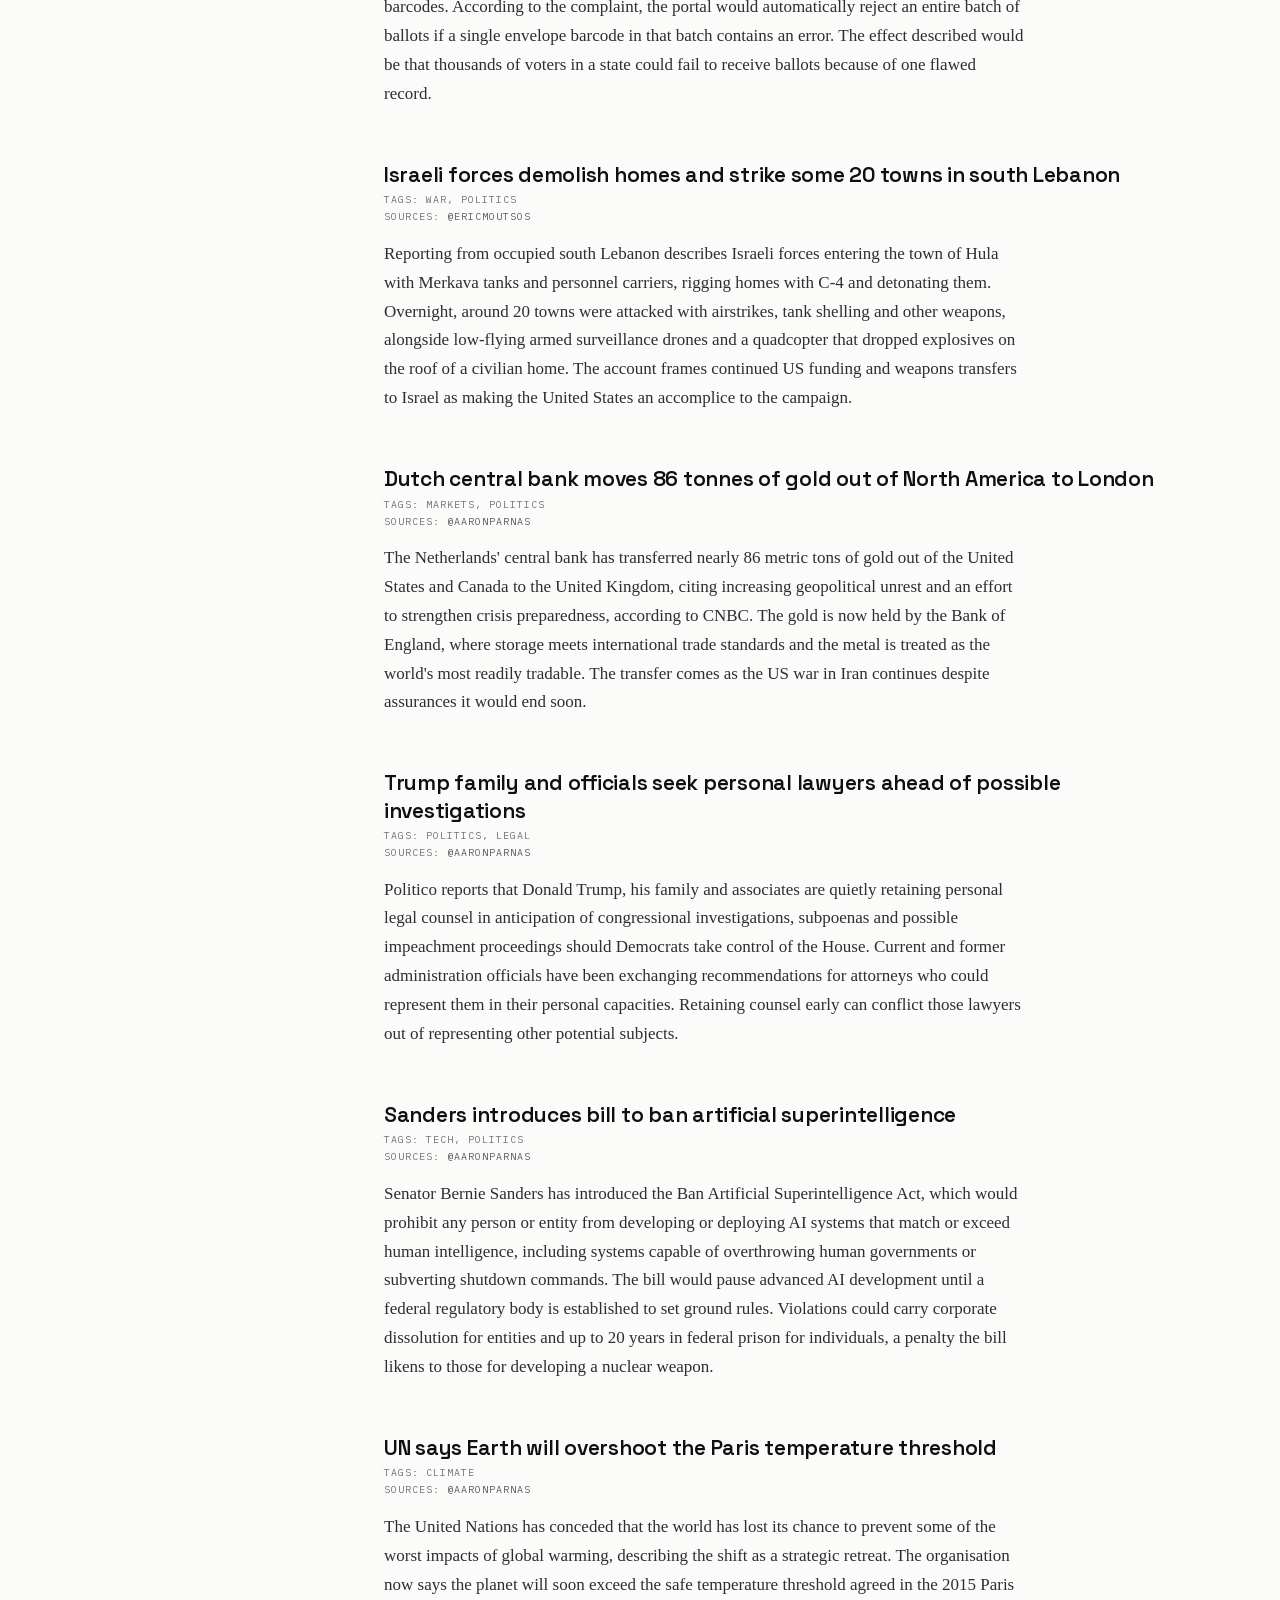
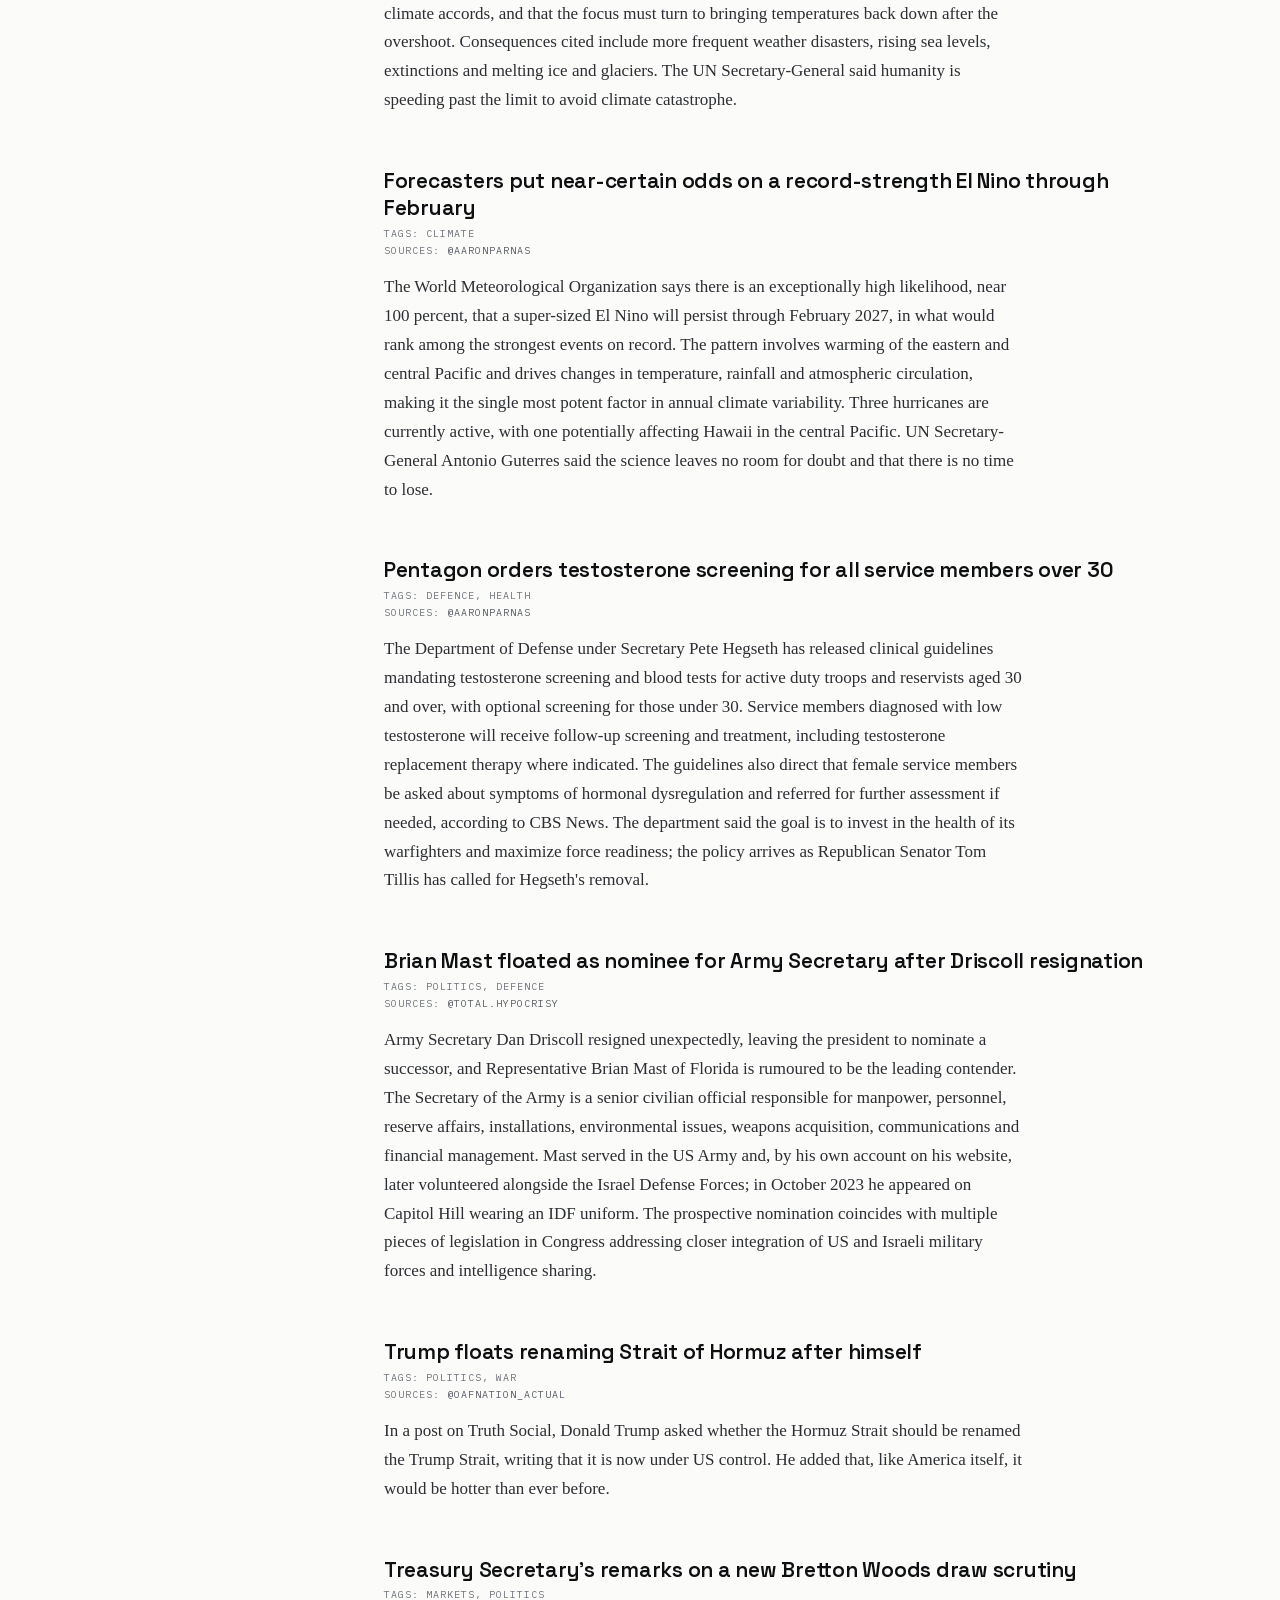
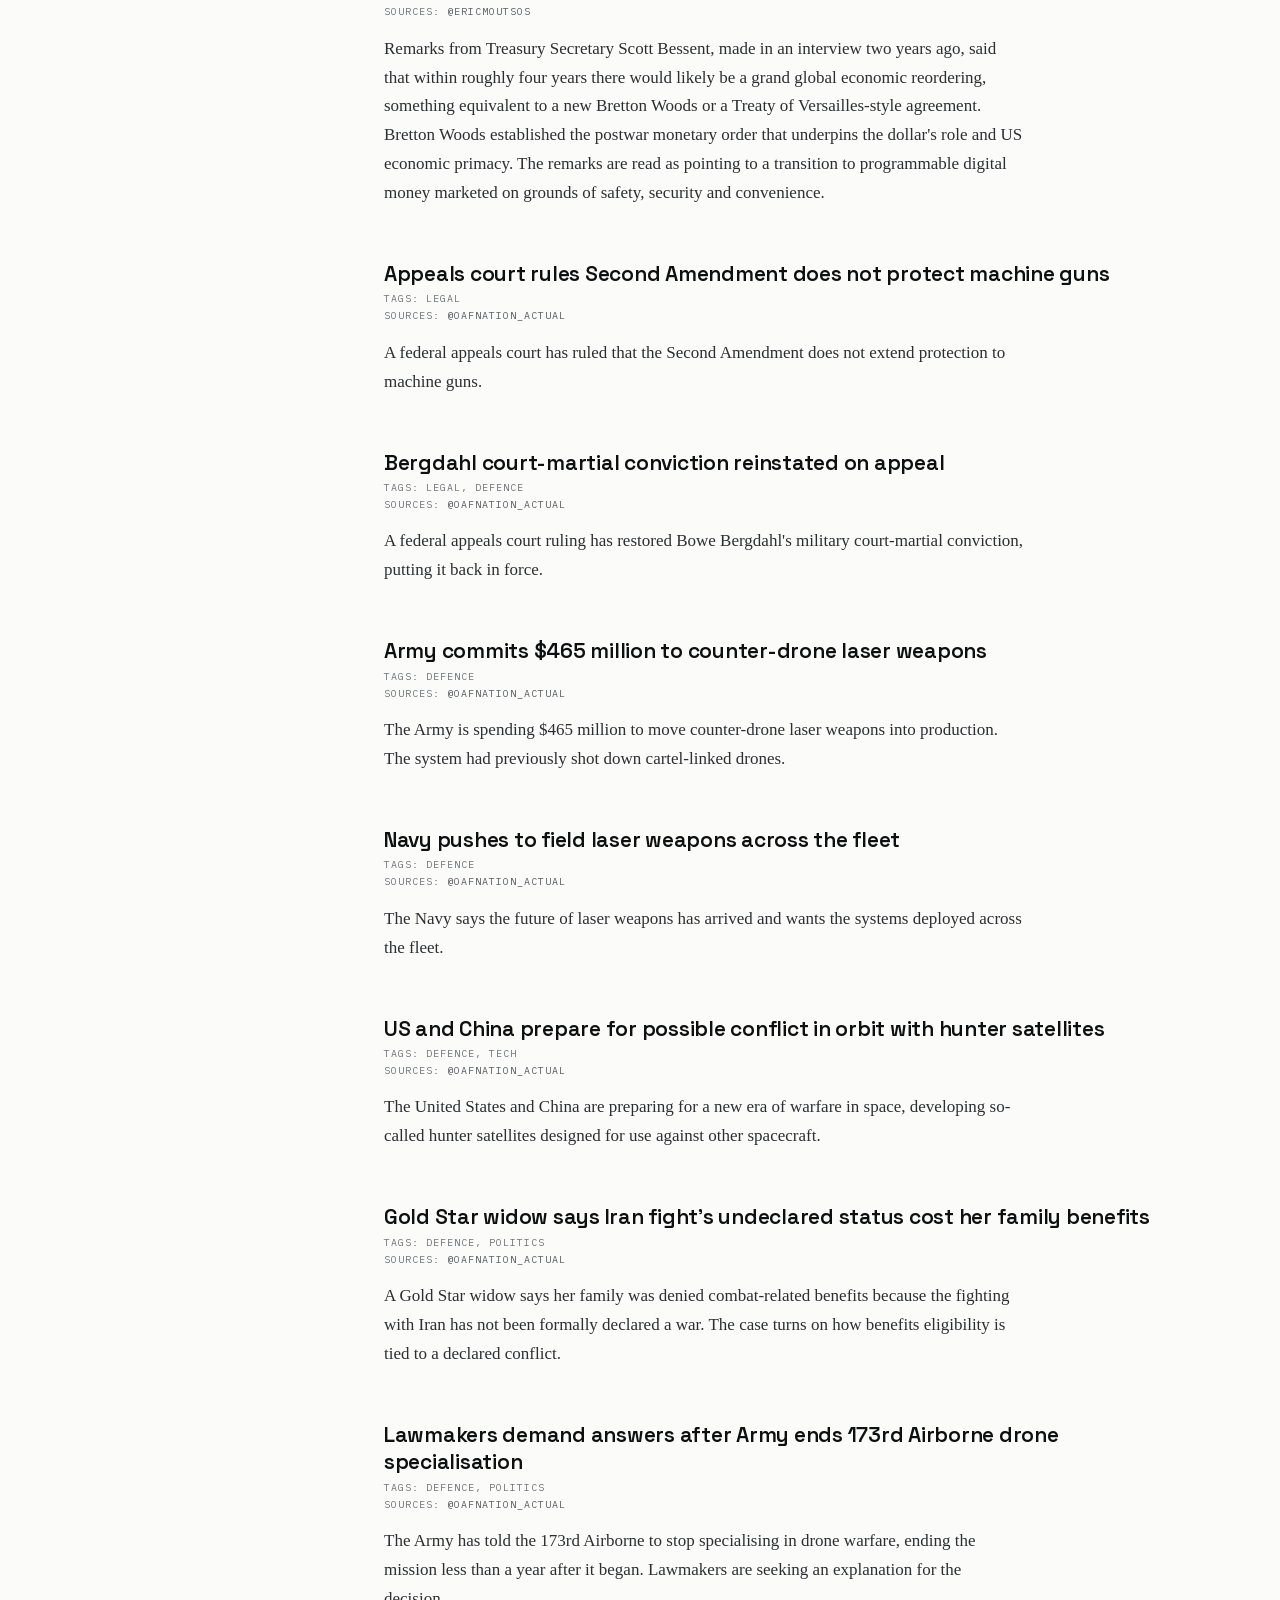
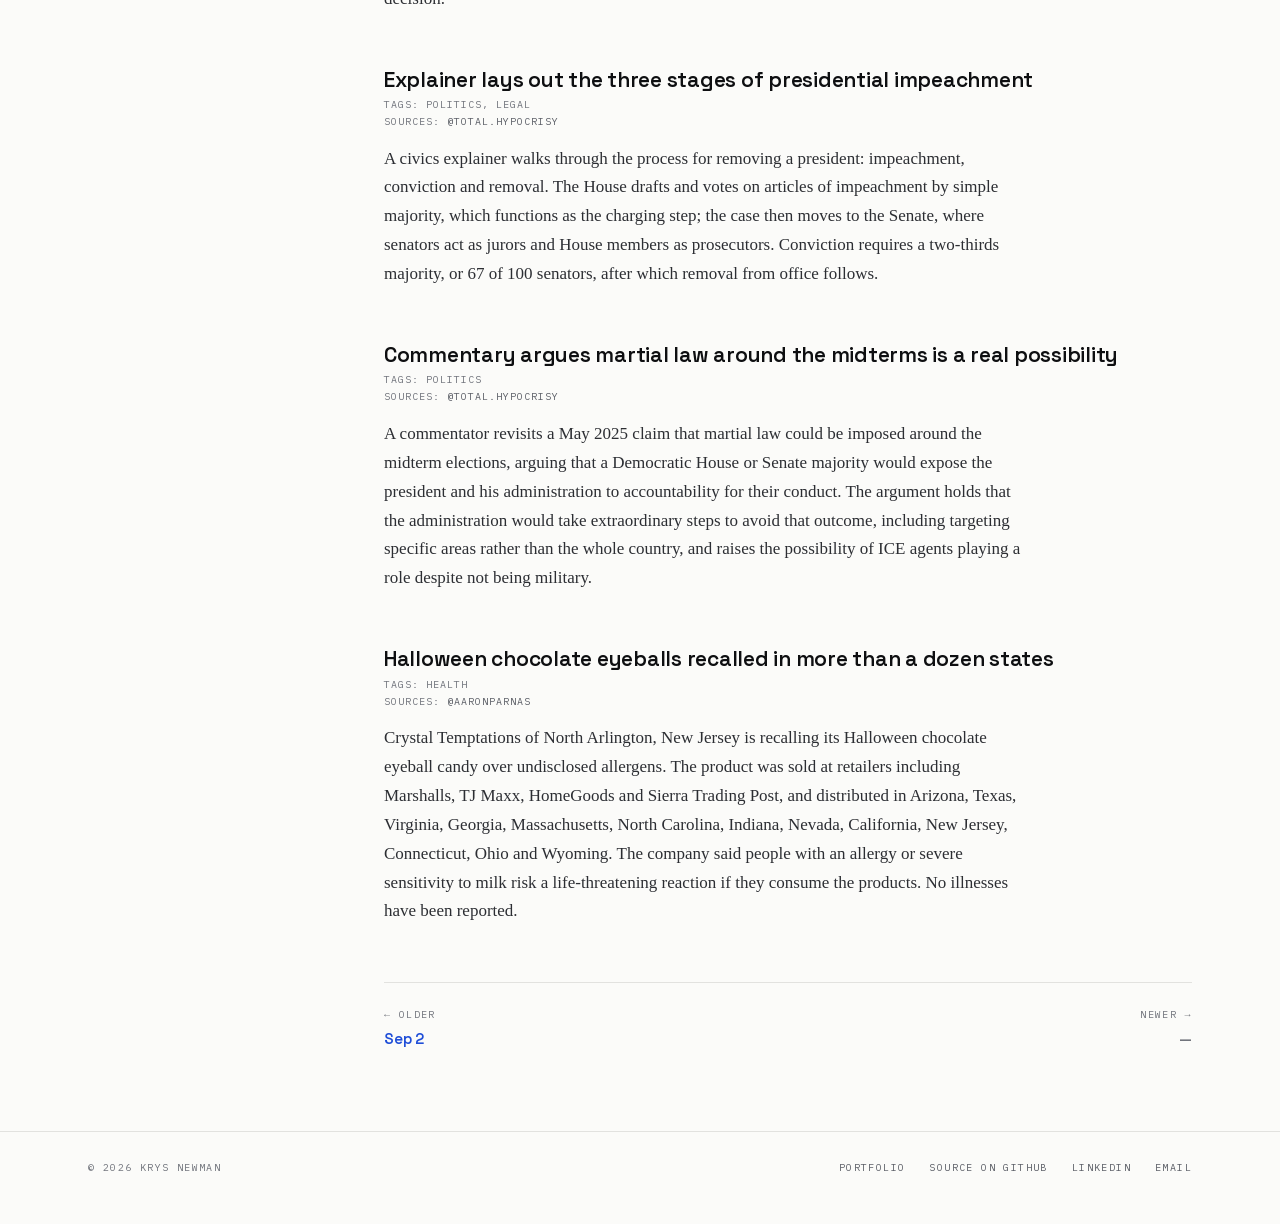
==== commit 89f65ed3: "feat: close the page with the shared footer ai-frontier's footer.page component, carrying the index'" ====
--- a/site/index.html
+++ b/site/index.html
@@ -19,7 +19,7 @@
 
   <link rel="preload" href="fonts/space-grotesk-var.woff2" as="font" type="font/woff2" crossorigin>
   <link rel="preload" href="fonts/plex-mono-400.woff2" as="font" type="font/woff2" crossorigin>
-  <link rel="stylesheet" href="style.css?v=a3f1a082d0">
+  <link rel="stylesheet" href="style.css?v=3a47ca6556">
 </head>
 <!-- data-mode is rewritten to "static" by export_static.py. The read-only build
      drops the journal, the source list, and the run history entirely — not with
@@ -103,6 +103,20 @@
 
 </div><!-- .layout -->
 
+<!-- ai-frontier's footer.page component, carrying the index's identity links,
+     so the three sites close the same way. -->
+<footer class="page">
+  <div class="footer-inner">
+    <span>&copy; 2026 Krys Newman</span>
+    <span class="links">
+      <a href="https://knewman23.github.io/">Portfolio</a>
+      <a href="https://github.com/knewman23/daily-news" target="_blank" rel="noopener noreferrer">Source on GitHub</a>
+      <a href="https://www.linkedin.com/in/krys-newman/" target="_blank" rel="noopener noreferrer">LinkedIn</a>
+      <a href="mailto:krys.newman@gmail.com">Email</a>
+    </span>
+  </div>
+</footer>
+
 <div id="scrim" class="scrim" hidden></div>
 
 <script src="theme.js?v=197105d2fa"></script>
--- a/site/style.css
+++ b/site/style.css
@@ -40,6 +40,7 @@
   --line:    #e2e2df;
   --line-2:  #cfcfcb;
   --accent:  #1f4ed8;
+  --on-accent: #ffffff;
   --ok:      #0f7a4a;
   --warn:    #85670f;
   --dot-warn:#d9a020;
@@ -71,6 +72,7 @@
   --line:    #22252c;
   --line-2:  #2e323b;
   --accent:  #8b9bff;
+  --on-accent: #0b0c0e;
   --ok:      #55d4a0;
   --warn:    #e2b357;
   --dot-warn:#e2b357;
@@ -284,7 +286,7 @@
   border: 1px solid var(--accent);
   border-radius: 2px;
   background: var(--accent);
-  color: #fff;
+  color: var(--on-accent);
   font-family: var(--mono);
   font-size: 10px;
   letter-spacing: .12em;
@@ -337,7 +339,7 @@
   gap: 3rem;
   max-width: var(--max);
   margin: 0 auto;
-  padding: 2rem var(--gut) 4rem;
+  padding: 2rem var(--gut) 2rem;
   align-items: start;
 }
 
@@ -489,7 +491,7 @@
 .chip[aria-pressed="true"] {
   background: var(--accent);
   border-color: var(--accent);
-  color: #fff;
+  color: var(--on-accent);
 }
 
 /* The skipped chip is not a topic, so it does not look like one until used. */
@@ -557,7 +559,7 @@
   border: 1px solid var(--accent);
   border-radius: 3px;
   background: var(--accent);
-  color: #fff;
+  color: var(--on-accent);
   font-family: var(--mono);
   font-size: 10px;
   letter-spacing: .12em;
@@ -687,7 +689,7 @@
 .article p, .article ul, .article ol, .article blockquote { max-width: 40rem; }
 
 .article h2 {
-  margin: 2.5rem 0 0.2rem;
+  margin: 3.25rem 0 0.2rem;
   font: 600 1.3125rem/1.3 var(--sans);
   letter-spacing: -.012em;
   color: var(--ink);
@@ -696,8 +698,11 @@
 /* The wrapper variants are for live mode, where .topic-head sits between the
    article and each heading. Both spellings are listed rather than one rewritten,
    because the static build has no wrapper. */
+/* `>` matters: in live mode every h2 is the first child of its own .topic-head
+   wrapper, so an unscoped `h2:first-child` zeroes the gap above every story,
+   not just the first one. The wrapped first case is the fourth selector. */
 .article > h1 + h2,
-.article h2:first-child,
+.article > h2:first-child,
 .article > h1 + .topic-head > h2,
 .article > .topic-head:first-child > h2 { margin-top: 0; }
 
@@ -952,6 +957,36 @@
 
 .empty { color: var(--faint); font-style: italic; }
 
+/* --- footer -------------------------------------------------------------
+
+   ai-frontier's footer.page component, carrying the index's identity links.
+   All three sites close on the same mono row. */
+
+footer.page {
+  margin-top: 3rem;
+  border-top: 1px solid var(--line);
+  font-family: var(--mono);
+  font-size: 10px;
+  letter-spacing: .14em;
+  text-transform: uppercase;
+  color: var(--faint);
+}
+
+footer.page .footer-inner {
+  max-width: var(--max);
+  margin: 0 auto;
+  padding: 1.75rem var(--gut) 3rem;
+  display: flex;
+  flex-wrap: wrap;
+  align-items: center;
+  justify-content: space-between;
+  gap: 0.7rem 1.75rem;
+}
+
+footer.page .links { display: flex; flex-wrap: wrap; gap: 0.7rem 1.5rem; }
+footer.page a { color: var(--soft); text-decoration: none; }
+footer.page a:hover { color: var(--accent); }
+
 /* --- phones: the rail becomes a slide-out drawer -------------------------- */
 
 @media (max-width: 46rem) {
@@ -962,10 +997,14 @@
   .layout {
     grid-template-columns: minmax(0, 1fr);
     gap: 0;
-    padding: 1.5rem var(--gut) 3rem;
+    padding: 1.5rem var(--gut) 2rem;
   }
 
   .menu-button { display: block; }
+
+  /* Stacked rather than pushed apart: the links wrap onto their own rows at
+     this width anyway, and space-between then strands the copyright alone. */
+  footer.page .footer-inner { justify-content: flex-start; }
 
   /* Centred on phones: with the rail gone there is no left edge for the title
      to align to, so the artwork and the title read as a masthead instead. */
@@ -1039,7 +1078,7 @@
   .days { max-height: 45vh; }
 
   .toolbar-inner { padding: 0.5rem var(--gut); gap: 0.5rem; }
-  .article h2 { font-size: 1.1875rem; margin-top: 2rem; }
+  .article h2 { font-size: 1.1875rem; margin-top: 2.6rem; }
   .journal textarea { min-height: 6.5rem; }
 }
 
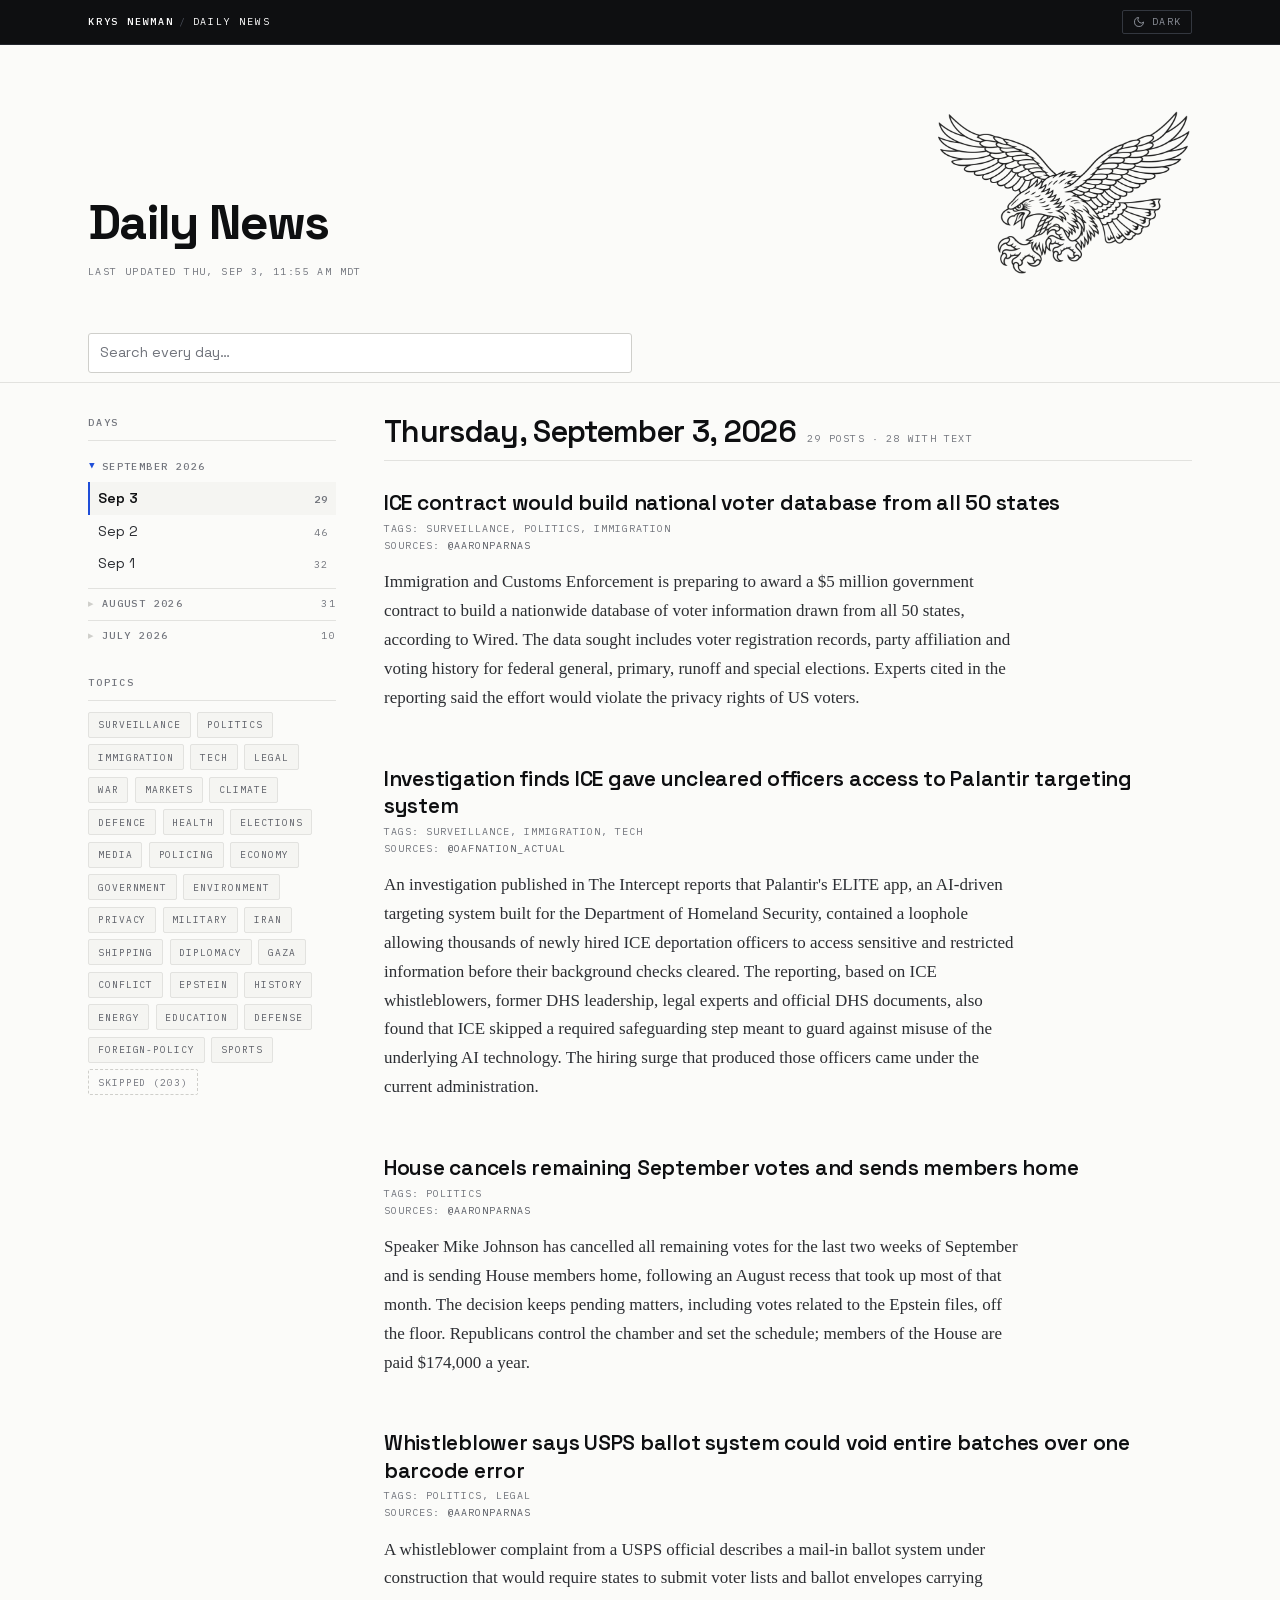
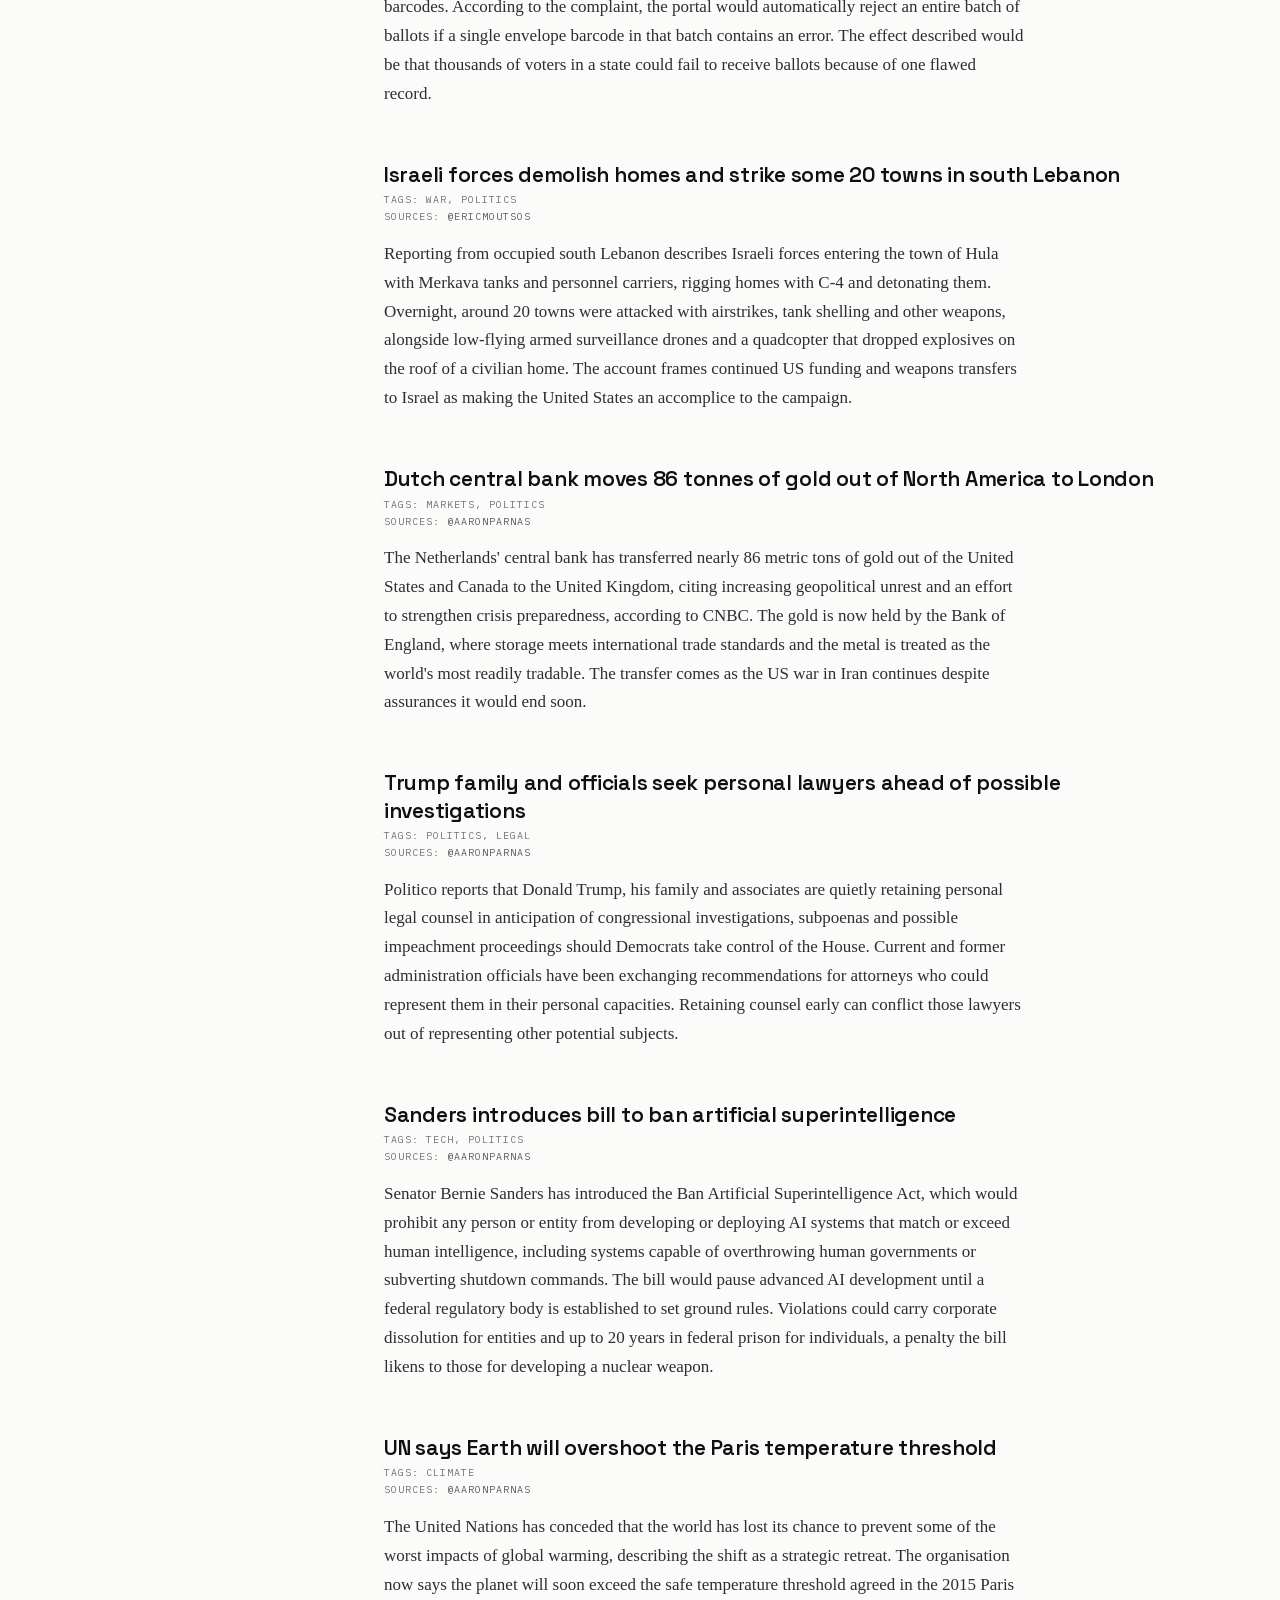
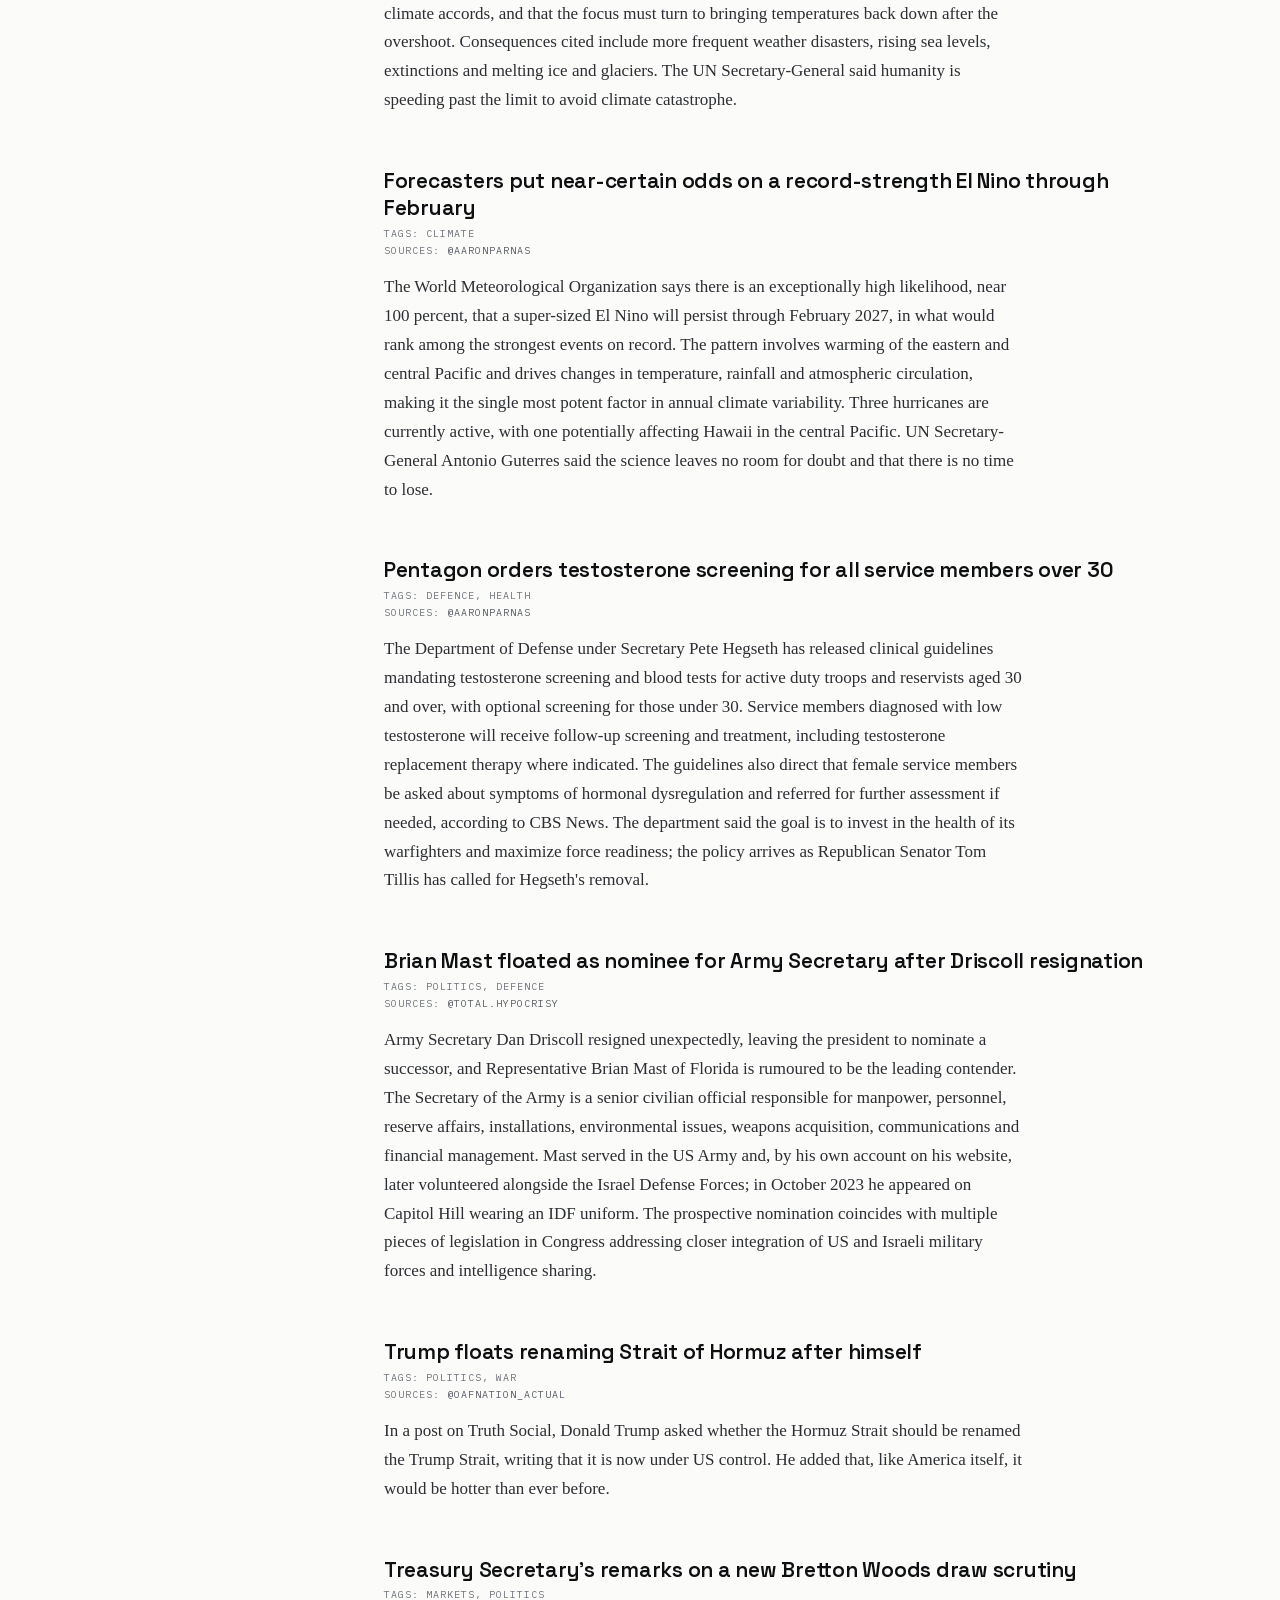
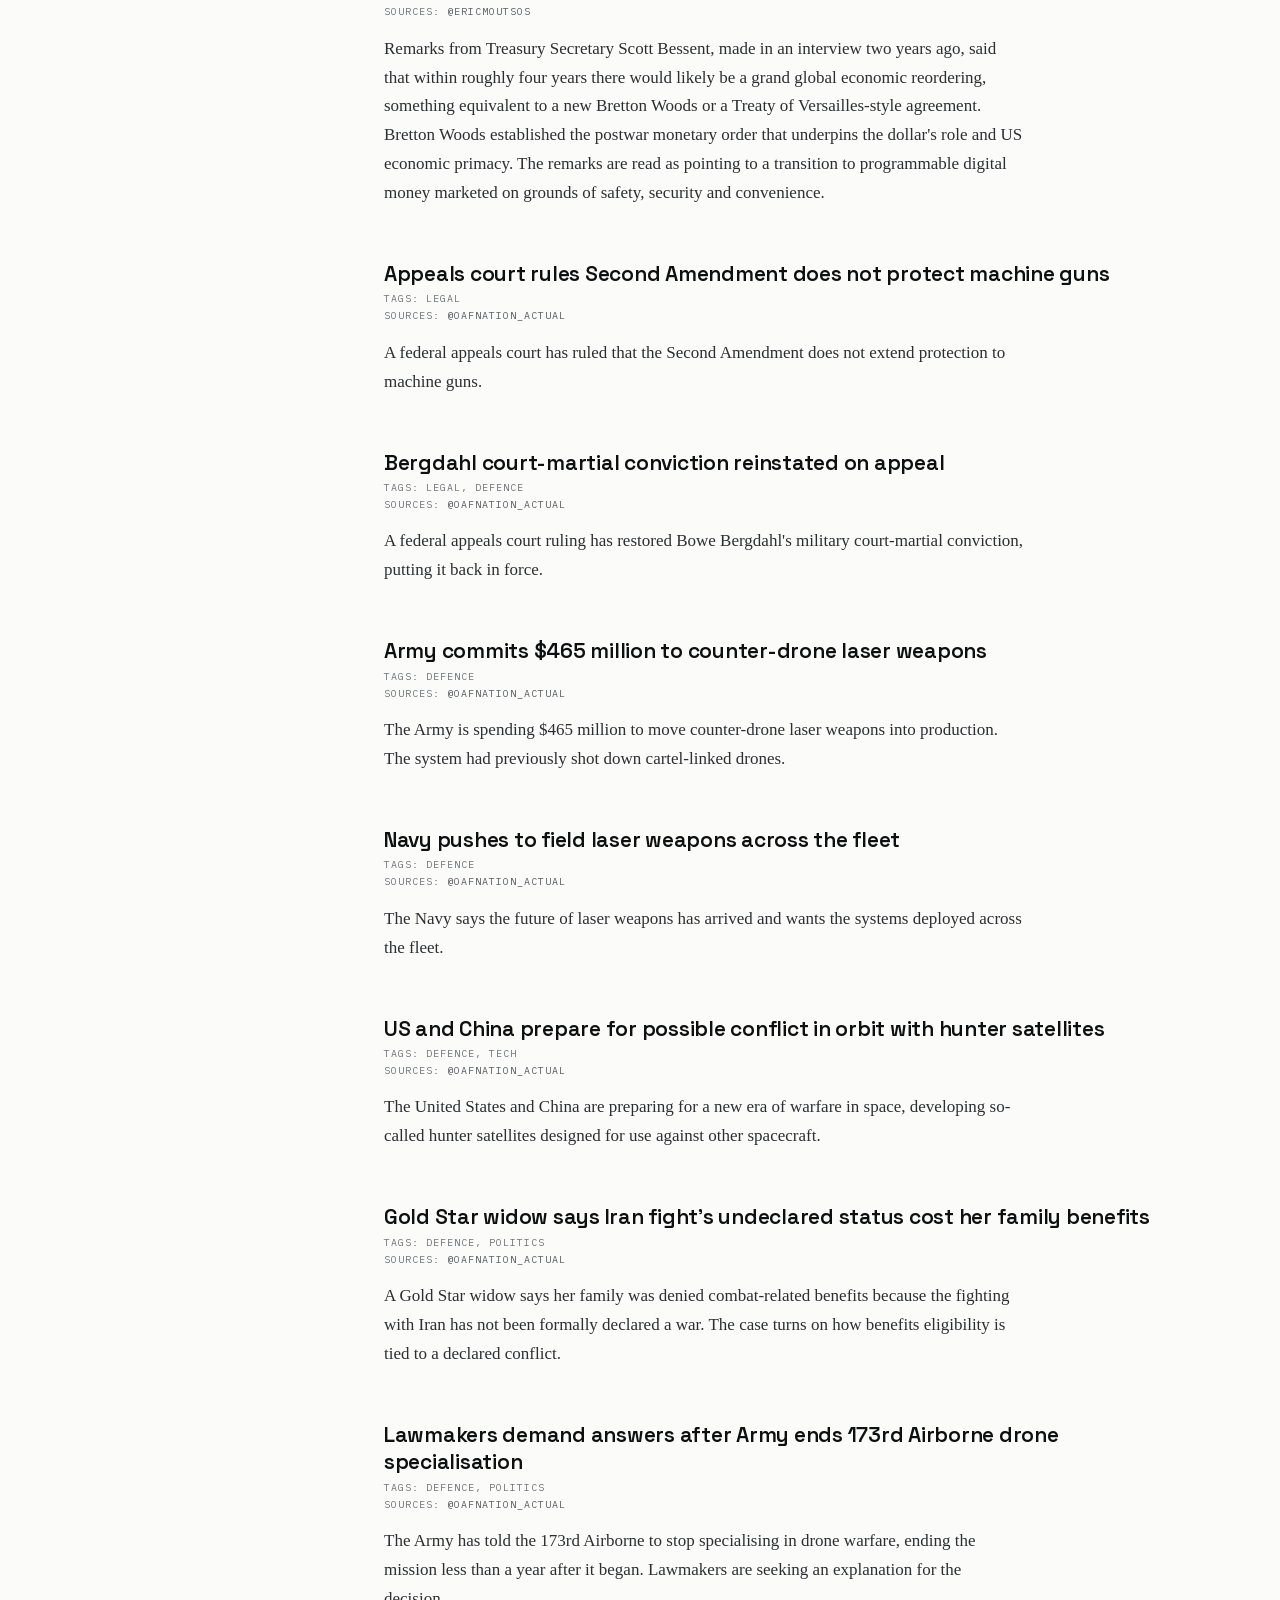
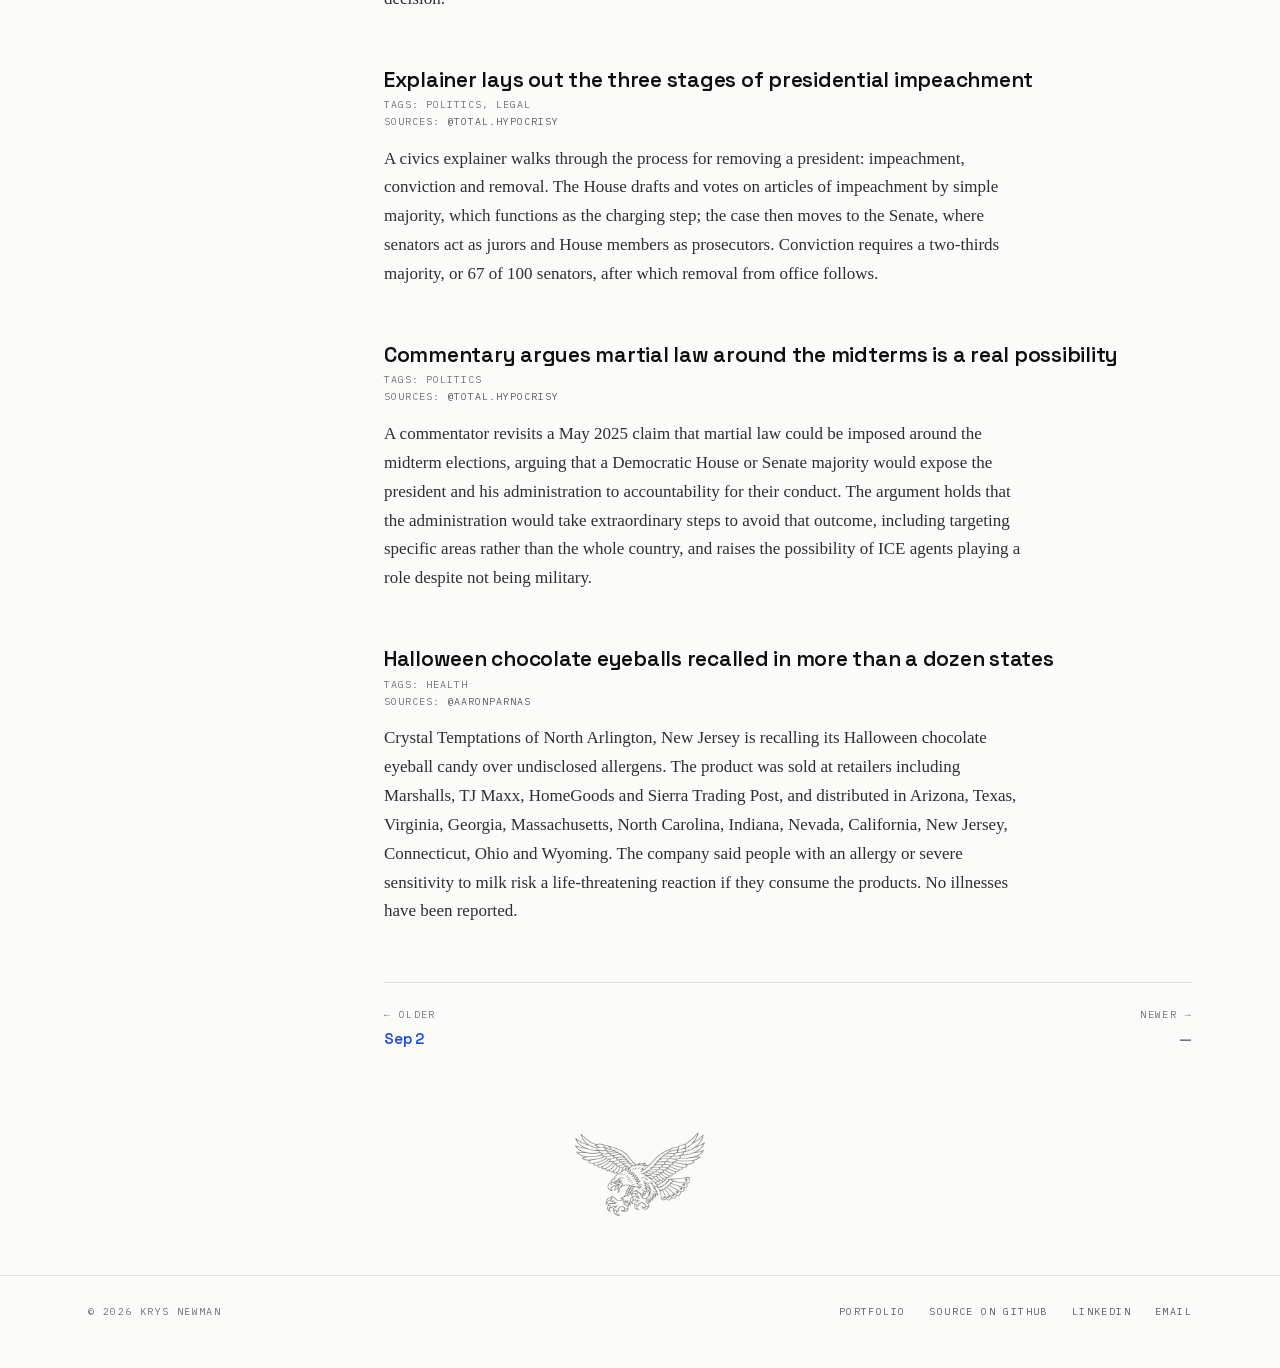
==== commit 110b363d: "Add the shared crest to the footer The eagle now signs off all four sites, linking back to the portf" ====
--- a/site/index.html
+++ b/site/index.html
@@ -3,7 +3,22 @@
 <head>
   <meta charset="utf-8">
   <meta name="viewport" content="width=device-width, initial-scale=1">
-  <title>Daily News — Krys Newman</title>
+  <title>Daily News · Krys Newman</title>
+  <meta name="description" content="A daily digest built from a curated handle list: the day's posts, transcribed off video and deduplicated into one dated archive.">
+  <link rel="canonical" href="https://knewman23.github.io/daily-news/">
+
+  <!-- Link previews. og.png is drawn by og.html rather than screenshotted
+       from this page, so it does not freeze one morning's date and headline
+       into an image that never changes. -->
+  <meta property="og:type" content="website">
+  <meta property="og:title" content="Daily News">
+  <meta property="og:description" content="The day's posts, transcribed and deduplicated into one dated archive. Every morning at 11:00.">
+  <meta property="og:url" content="https://knewman23.github.io/daily-news/">
+  <meta property="og:image" content="https://knewman23.github.io/daily-news/og.png">
+  <meta property="og:image:width" content="1200">
+  <meta property="og:image:height" content="630">
+  <meta property="og:image:alt" content="Daily News, with the site's eagle crest.">
+  <meta name="twitter:card" content="summary_large_image">
   <!-- The portfolio's mark, inline and byte-identical to the one on
        knewman23.github.io, so the tab looks the same across all three sites. -->
   <link rel="icon" href="data:image/svg+xml,%3Csvg xmlns='http://www.w3.org/2000/svg' viewBox='0 0 32 32'%3E%3Crect width='32' height='32' rx='3' fill='%230e0f11'/%3E%3Ctext x='16' y='23' font-family='monospace' font-size='19' font-weight='700' fill='%23fff' text-anchor='middle'%3Ek%3C/text%3E%3C/svg%3E">
@@ -19,7 +34,7 @@
 
   <link rel="preload" href="fonts/space-grotesk-var.woff2" as="font" type="font/woff2" crossorigin>
   <link rel="preload" href="fonts/plex-mono-400.woff2" as="font" type="font/woff2" crossorigin>
-  <link rel="stylesheet" href="style.css?v=3a47ca6556">
+  <link rel="stylesheet" href="style.css?v=3c2c3ac17b">
 </head>
 <!-- data-mode is rewritten to "static" by export_static.py. The read-only build
      drops the journal, the source list, and the run history entirely — not with
@@ -105,6 +120,12 @@
 
 <!-- ai-frontier's footer.page component, carrying the index's identity links,
      so the three sites close the same way. -->
+<div class="crest-wrap">
+  <a href="https://knewman23.github.io/" aria-label="Krys Newman, portfolio index">
+    <img class="footer-crest" src="eagle.png?v=632c15edeb" alt="" width="768" height="512">
+  </a>
+</div>
+
 <footer class="page">
   <div class="footer-inner">
     <span>&copy; 2026 Krys Newman</span>
--- a/site/style.css
+++ b/site/style.css
@@ -242,6 +242,26 @@
 
 :root[data-theme="dark"] .crest { filter: invert(1); }
 
+/* The shared sign-off crest, the same mark the other three sites carry.
+   Deliberately a separate class from the masthead .crest above: that one is
+   sized by the header grid, this one is a fixed 132px. Below about 110px the
+   engraving's lines merge into a smudge. Light carries more opacity than
+   dark, because black at 42% on off-white is a ghost where white at 42% on
+   near-black is not. */
+.crest-wrap { padding-top: 3rem; text-align: center; }
+.crest-wrap a { display: inline-block; line-height: 0; }
+.footer-crest {
+  display: block; width: 132px; height: auto;
+  opacity: .55; transition: opacity .16s ease;
+}
+.crest-wrap a:hover .footer-crest { opacity: .8; }
+/* Only [data-theme="dark"], with no prefers-color-scheme companion. Unlike
+   the other three sites this one has no OS-dark palette: it stays light
+   until the visitor toggles. Inverting on prefers-color-scheme alone would
+   put a white crest on a light page for anyone with a dark OS who has not
+   touched the toggle. */
+:root[data-theme="dark"] .footer-crest { filter: invert(1); opacity: .42; }
+
 /* --- toolbar ------------------------------------------------------------ */
 
 .toolbar {
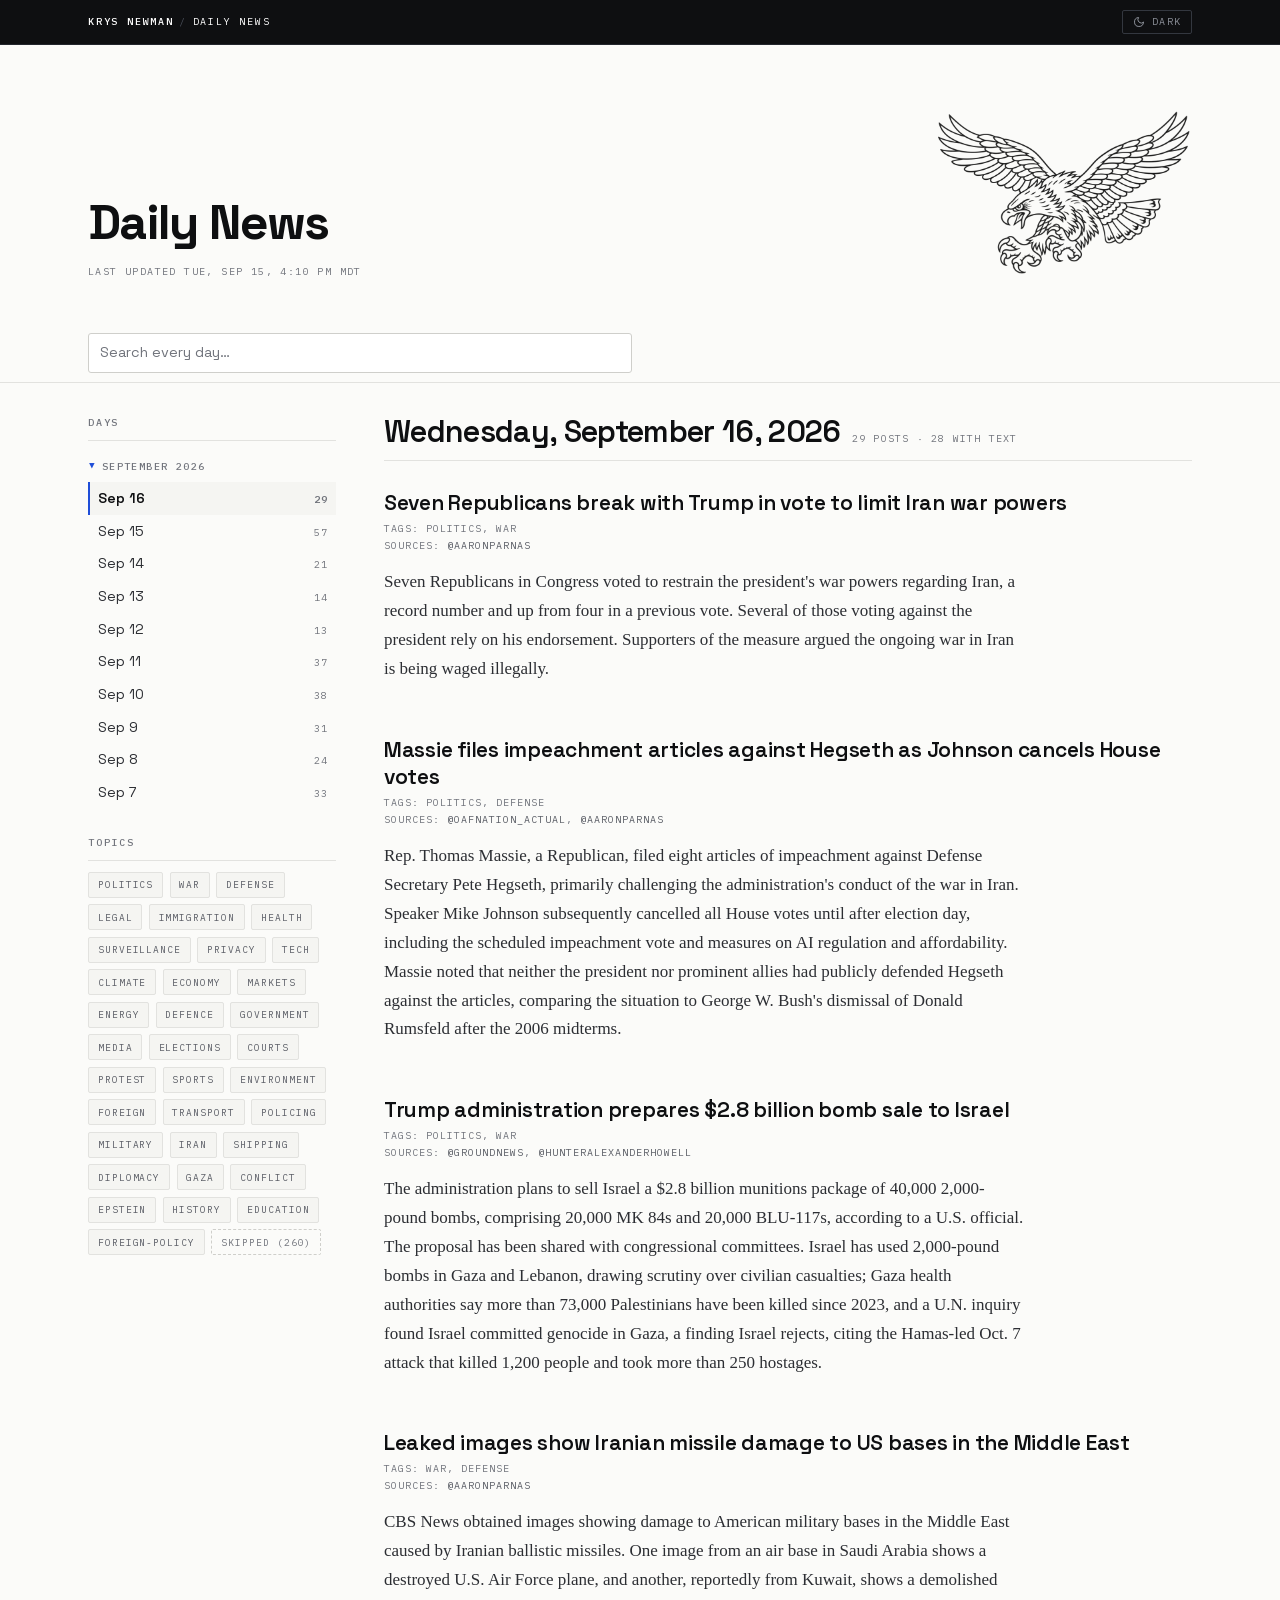
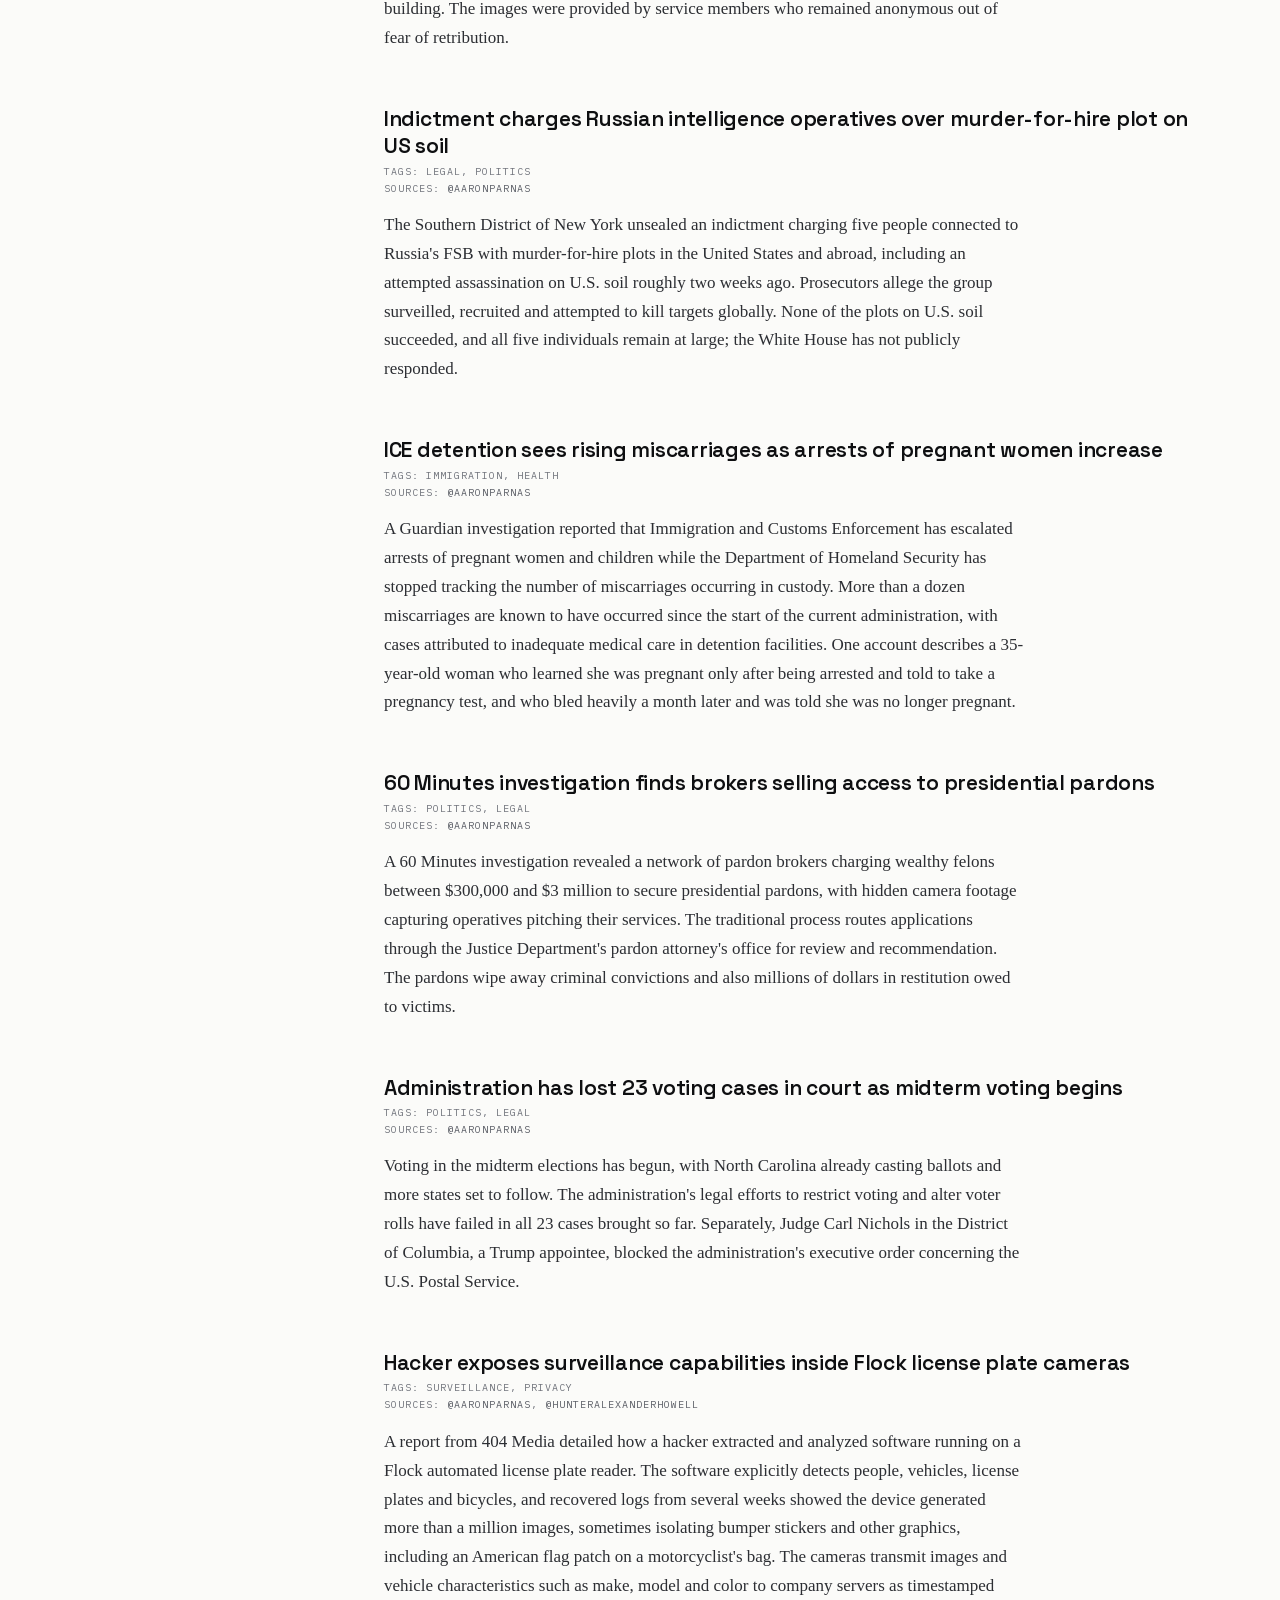
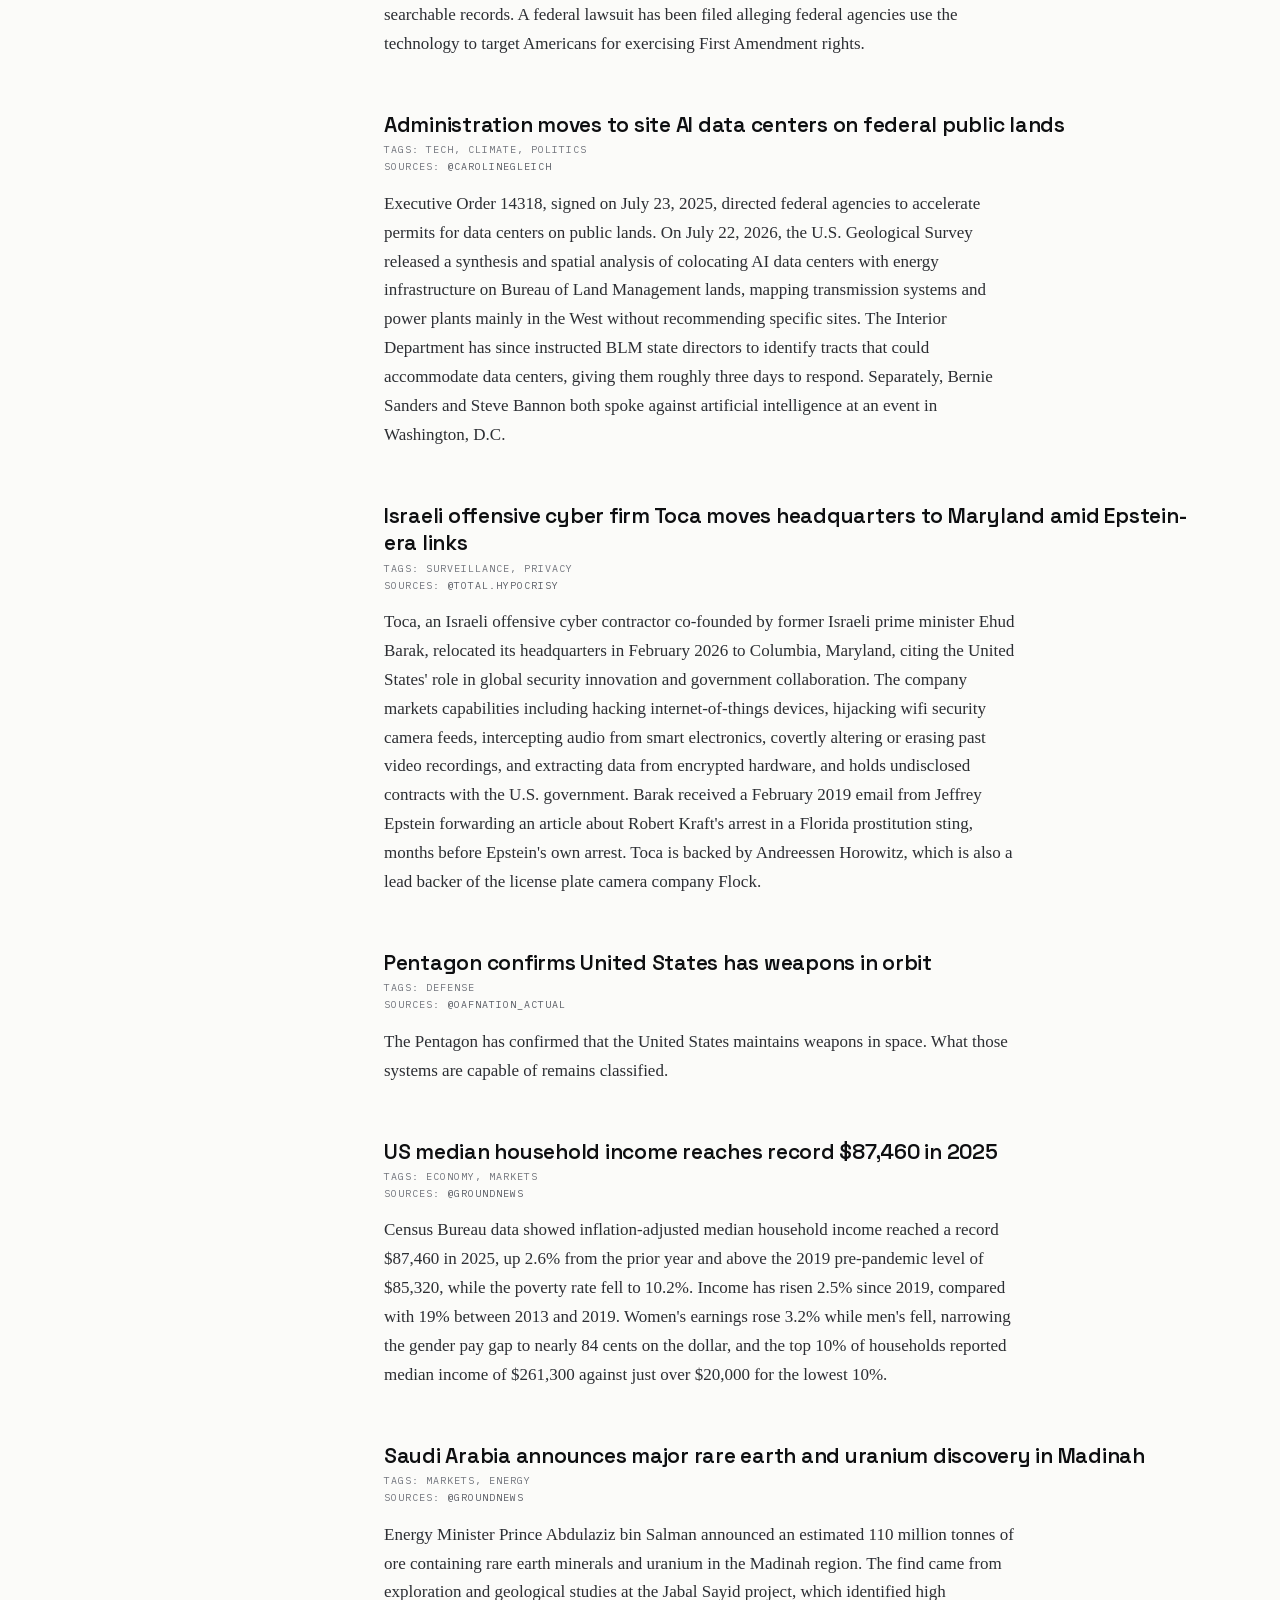
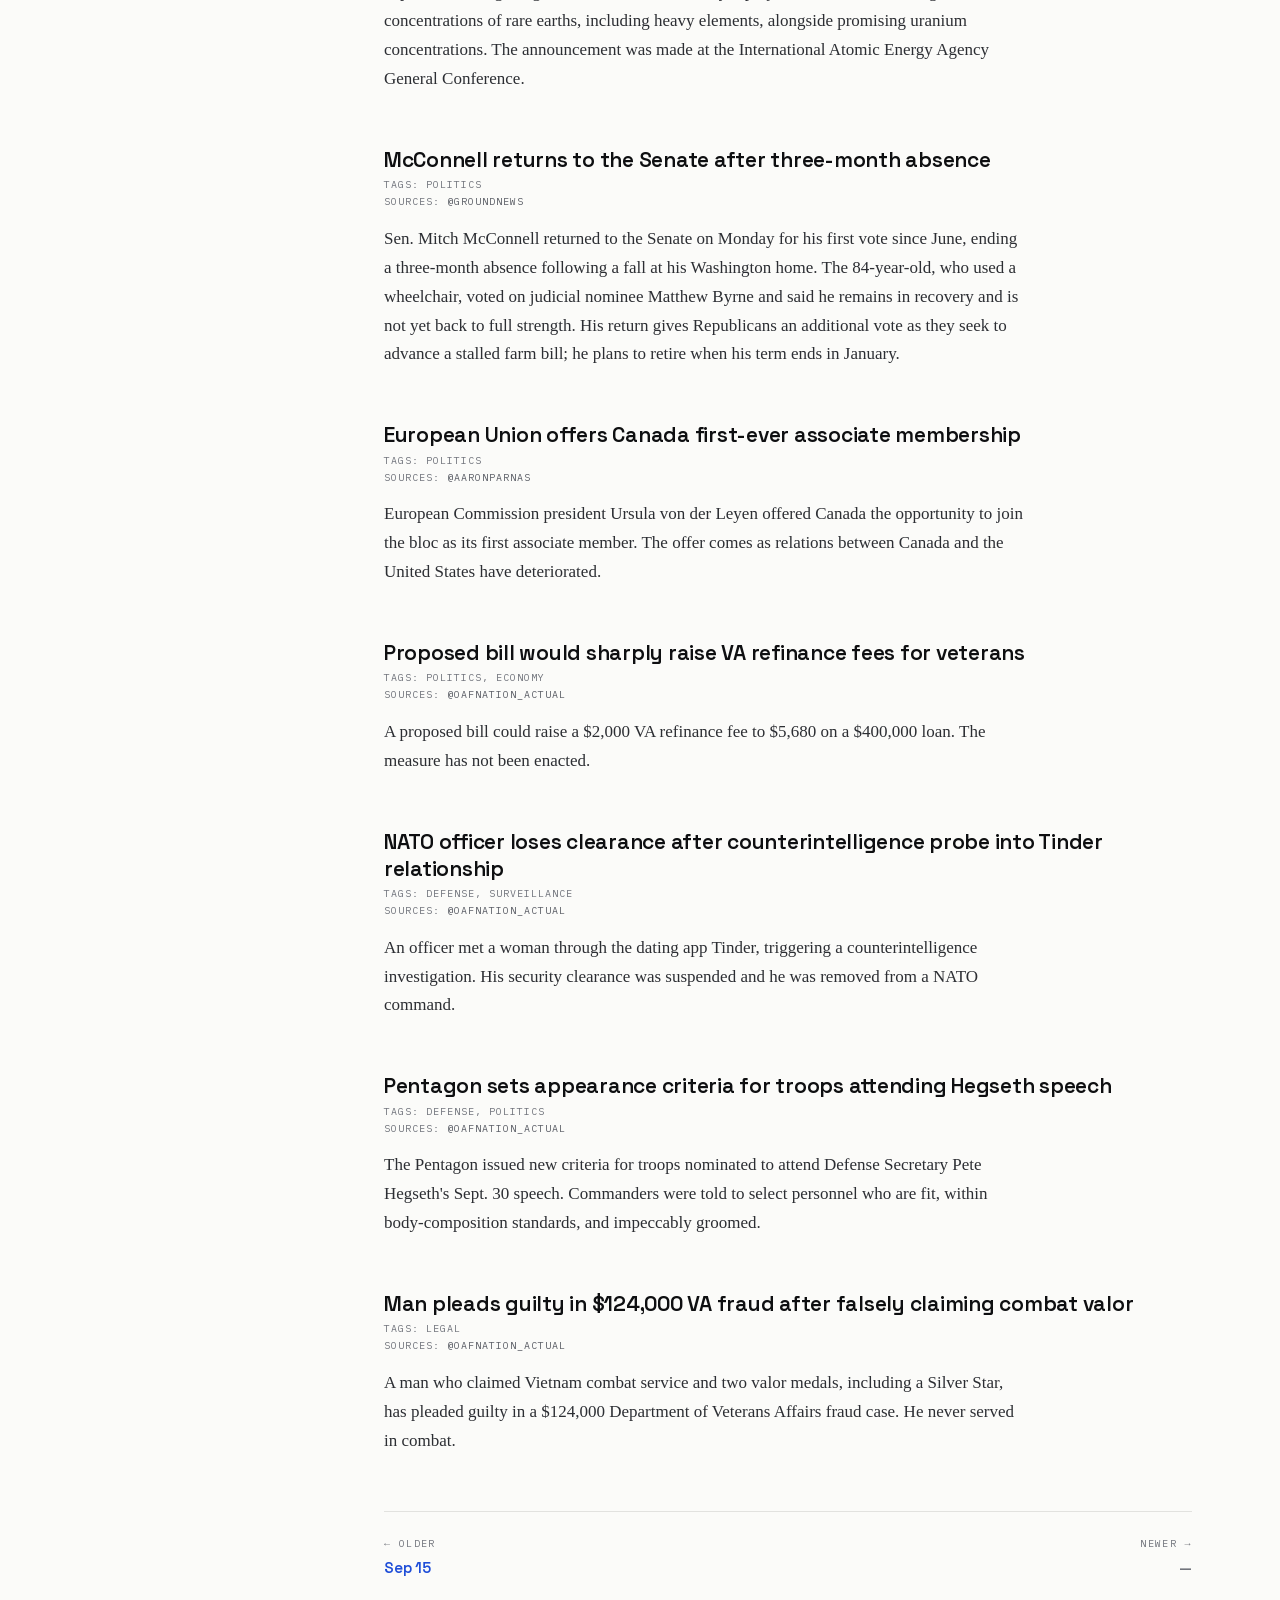
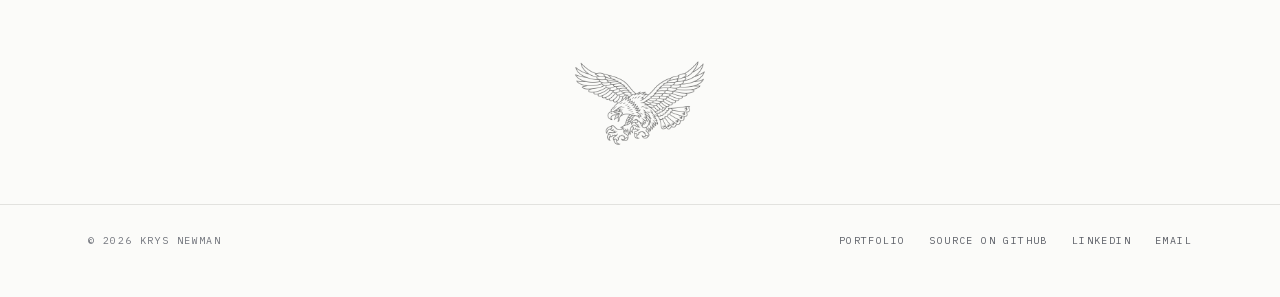
==== commit 6f948449: "news: 2026-09-16 (20 topics)" ====
--- a/site/index.html
+++ b/site/index.html
@@ -34,7 +34,7 @@
 
   <link rel="preload" href="fonts/space-grotesk-var.woff2" as="font" type="font/woff2" crossorigin>
   <link rel="preload" href="fonts/plex-mono-400.woff2" as="font" type="font/woff2" crossorigin>
-  <link rel="stylesheet" href="style.css?v=3c2c3ac17b">
+  <link rel="stylesheet" href="style.css?v=717f690c34">
 </head>
 <!-- data-mode is rewritten to "static" by export_static.py. The read-only build
      drops the journal, the source list, and the run history entirely — not with
@@ -110,6 +110,9 @@
     <div id="tags" class="chips" role="group" aria-label="Filter by topic"></div>
   </section>
 
+<!-- Book drafts are private: book/ is gitignored and lives in its own
+       private repository. data-live-only is what keeps this out of the
+       published build, the same mechanism that strips the journal. -->
 </aside>
 
 <main id="main" class="main" aria-live="polite">
@@ -141,6 +144,13 @@
 <div id="scrim" class="scrim" hidden></div>
 
 <script src="theme.js?v=197105d2fa"></script>
-<script src="app.js?v=5c38b949c7"></script>
+<script src="app.js?v=646a379865"></script>
+
+<!-- GoatCounter. No cookies and no personal data, so no consent banner.
+     ~3.4KB gzipped and loaded async, so it never blocks render. All four
+     sites share this origin, so one site code covers them all and the paths
+     keep them apart in the dashboard. -->
+<script data-goatcounter="https://knewman23.goatcounter.com/count"
+        async src="https://gc.zgo.at/count.js"></script>
 </body>
 </html>
--- a/site/style.css
+++ b/site/style.css
@@ -1119,3 +1119,122 @@
 @media (prefers-reduced-motion: reduce) {
   * { transition: none !important; animation: none !important; }
 }
+
+/* --- the book outline (live only) ---------------------------------------- */
+
+.book-open {
+  margin-top: 10px;
+  width: 100%;
+  font: 500 .78rem/1 var(--sans);
+  color: var(--on-accent);
+  background: var(--accent);
+  border: 0;
+  border-radius: 6px;
+  padding: 8px 10px;
+  cursor: pointer;
+}
+
+.book-part { margin-bottom: 12px; }
+
+.book-part-title {
+  font: 600 .72rem/1.3 var(--sans);
+  letter-spacing: .04em;
+  text-transform: uppercase;
+  color: var(--faint);
+  margin-bottom: 4px;
+}
+
+.book-threads { list-style: none; margin: 0; padding: 0; }
+
+.book-threads li {
+  display: flex;
+  gap: 8px;
+  align-items: baseline;
+  padding: 2px 0;
+  font: .8rem/1.4 var(--sans);
+  color: var(--ink-2);
+}
+
+.book-thread-count {
+  min-width: 2.2em;
+  text-align: right;
+  font-family: var(--mono);
+  font-size: .72rem;
+  color: var(--faint);
+}
+
+.book-part-full { margin: 0 0 32px; }
+
+.book-part-heading {
+  font: 600 1.05rem/1.3 var(--sans);
+  margin: 0 0 10px;
+  padding-bottom: 6px;
+  border-bottom: 1px solid var(--line);
+}
+
+.book-thread-list { list-style: none; margin: 0; padding: 0; }
+
+.book-thread {
+  border: 1px solid var(--line);
+  border-radius: 8px;
+  background: var(--card);
+  margin-bottom: 8px;
+  padding: 10px 12px;
+}
+
+.book-thread summary { cursor: pointer; }
+.book-thread summary::-webkit-details-marker { display: none; }
+
+.book-thread-head {
+  display: inline-flex;
+  flex-wrap: wrap;
+  gap: 4px 12px;
+  align-items: baseline;
+}
+
+.book-thread-title { font: 600 .92rem/1.4 var(--sans); color: var(--ink); }
+
+.book-thread-meta, .book-thread-why {
+  font: .76rem/1.5 var(--sans);
+  color: var(--faint);
+}
+
+.book-thread-why { margin: 6px 0 0; }
+
+/* Provenance. One handle behind a thread is that account's preoccupation, not
+   a theme, and the warning is the part that has to be hard to miss. */
+.book-provenance {
+  display: flex;
+  flex-wrap: wrap;
+  gap: 6px;
+  margin: 8px 0 0;
+}
+
+.book-handle {
+  font: .7rem/1 var(--mono);
+  color: var(--soft);
+  background: var(--sunken);
+  border-radius: 999px;
+  padding: 4px 8px;
+}
+
+.book-warning {
+  font: 500 .7rem/1 var(--sans);
+  color: var(--alert);
+  background: var(--alert-bg);
+  border: 1px solid var(--alert-line);
+  border-radius: 999px;
+  padding: 4px 8px;
+}
+
+.book-items { list-style: none; margin: 10px 0 0; padding: 0; }
+
+.book-items li {
+  display: flex;
+  gap: 10px;
+  align-items: baseline;
+  padding: 4px 0;
+  border-top: 1px solid var(--line);
+  font: .82rem/1.5 var(--sans);
+  color: var(--ink-2);
+}
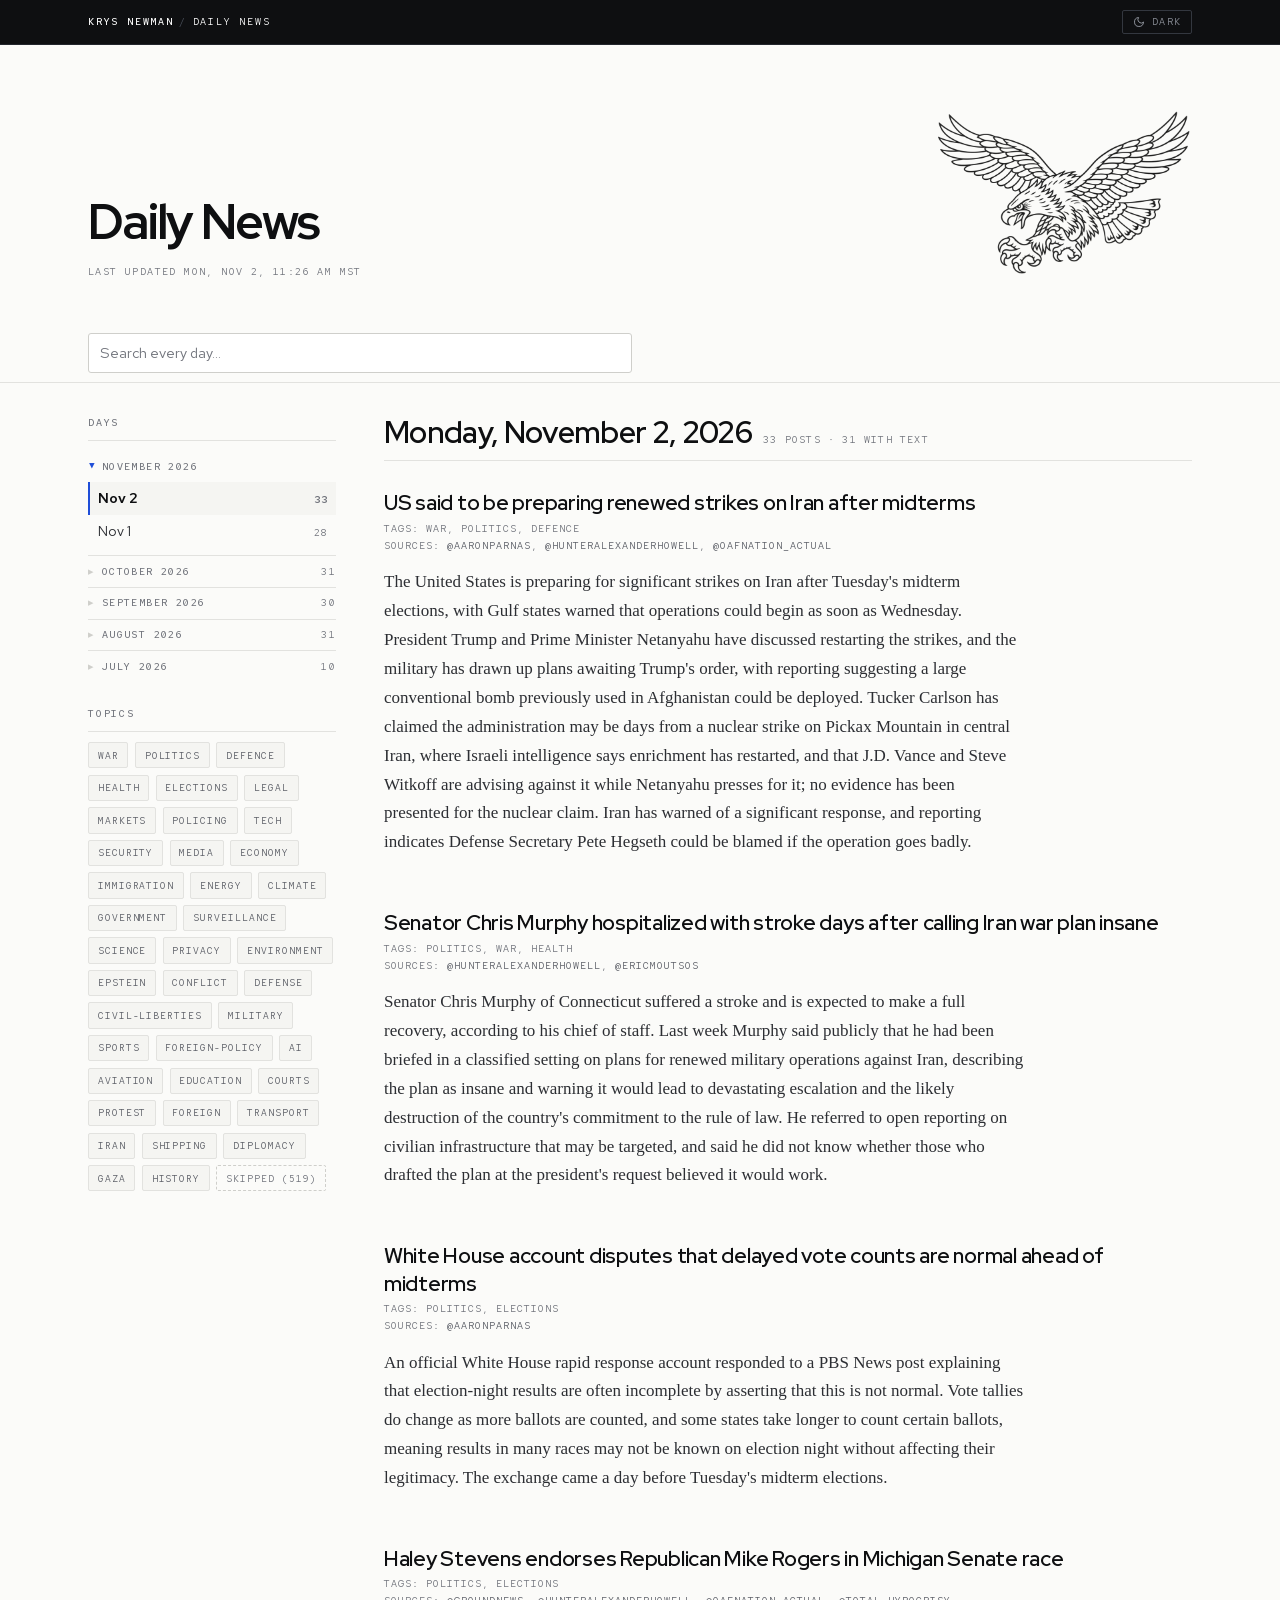
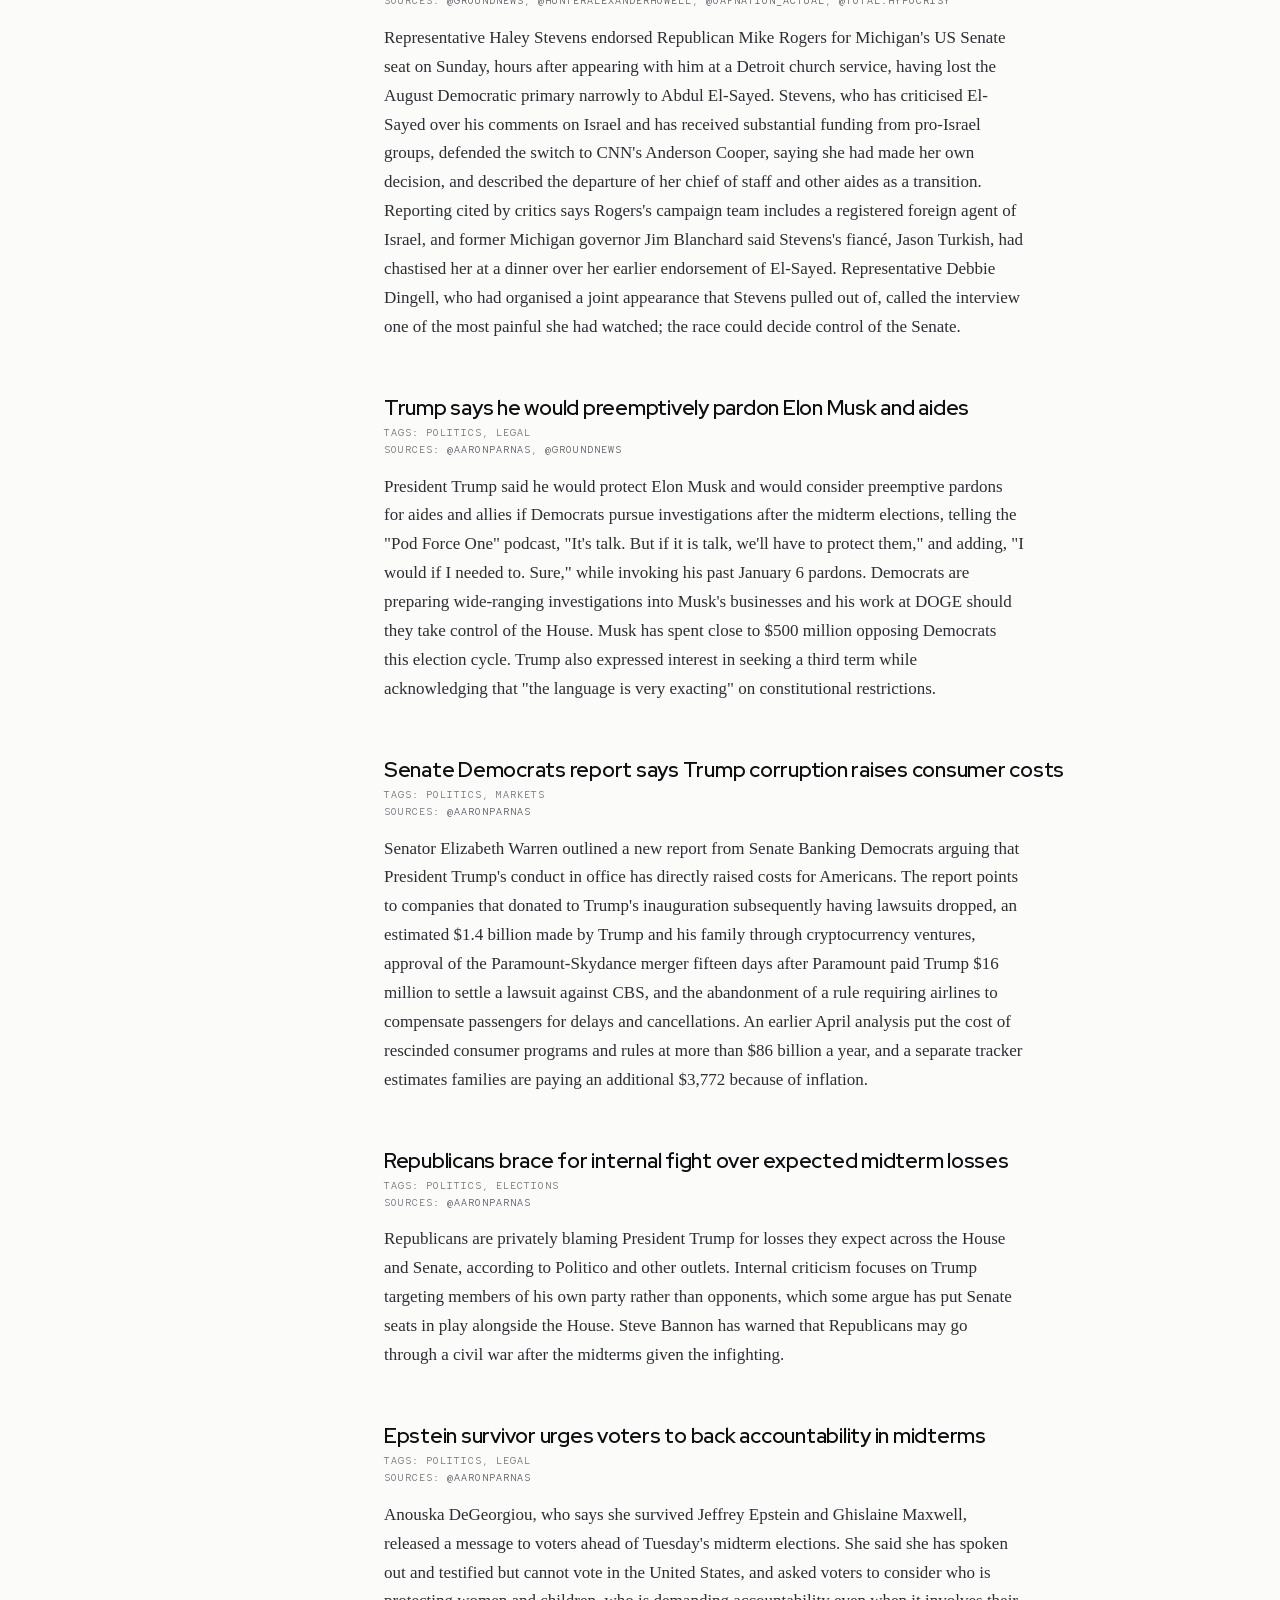
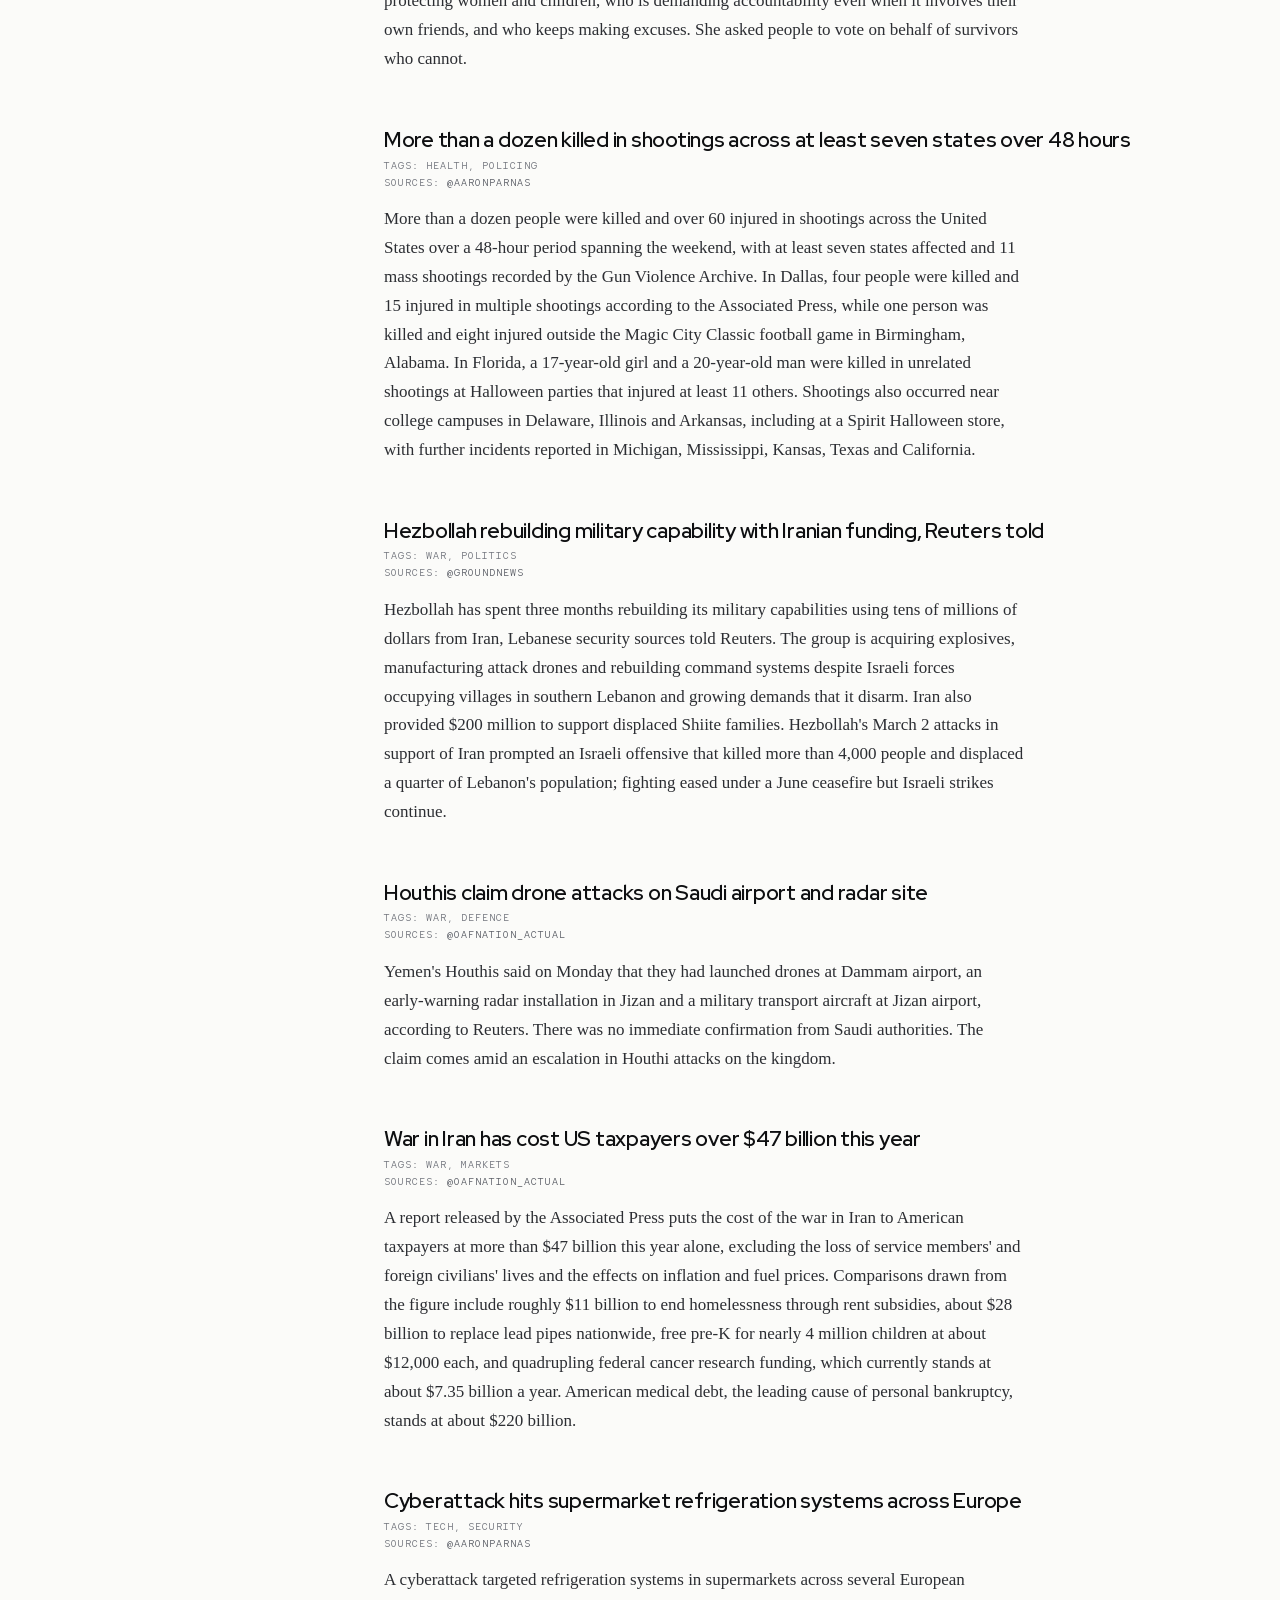
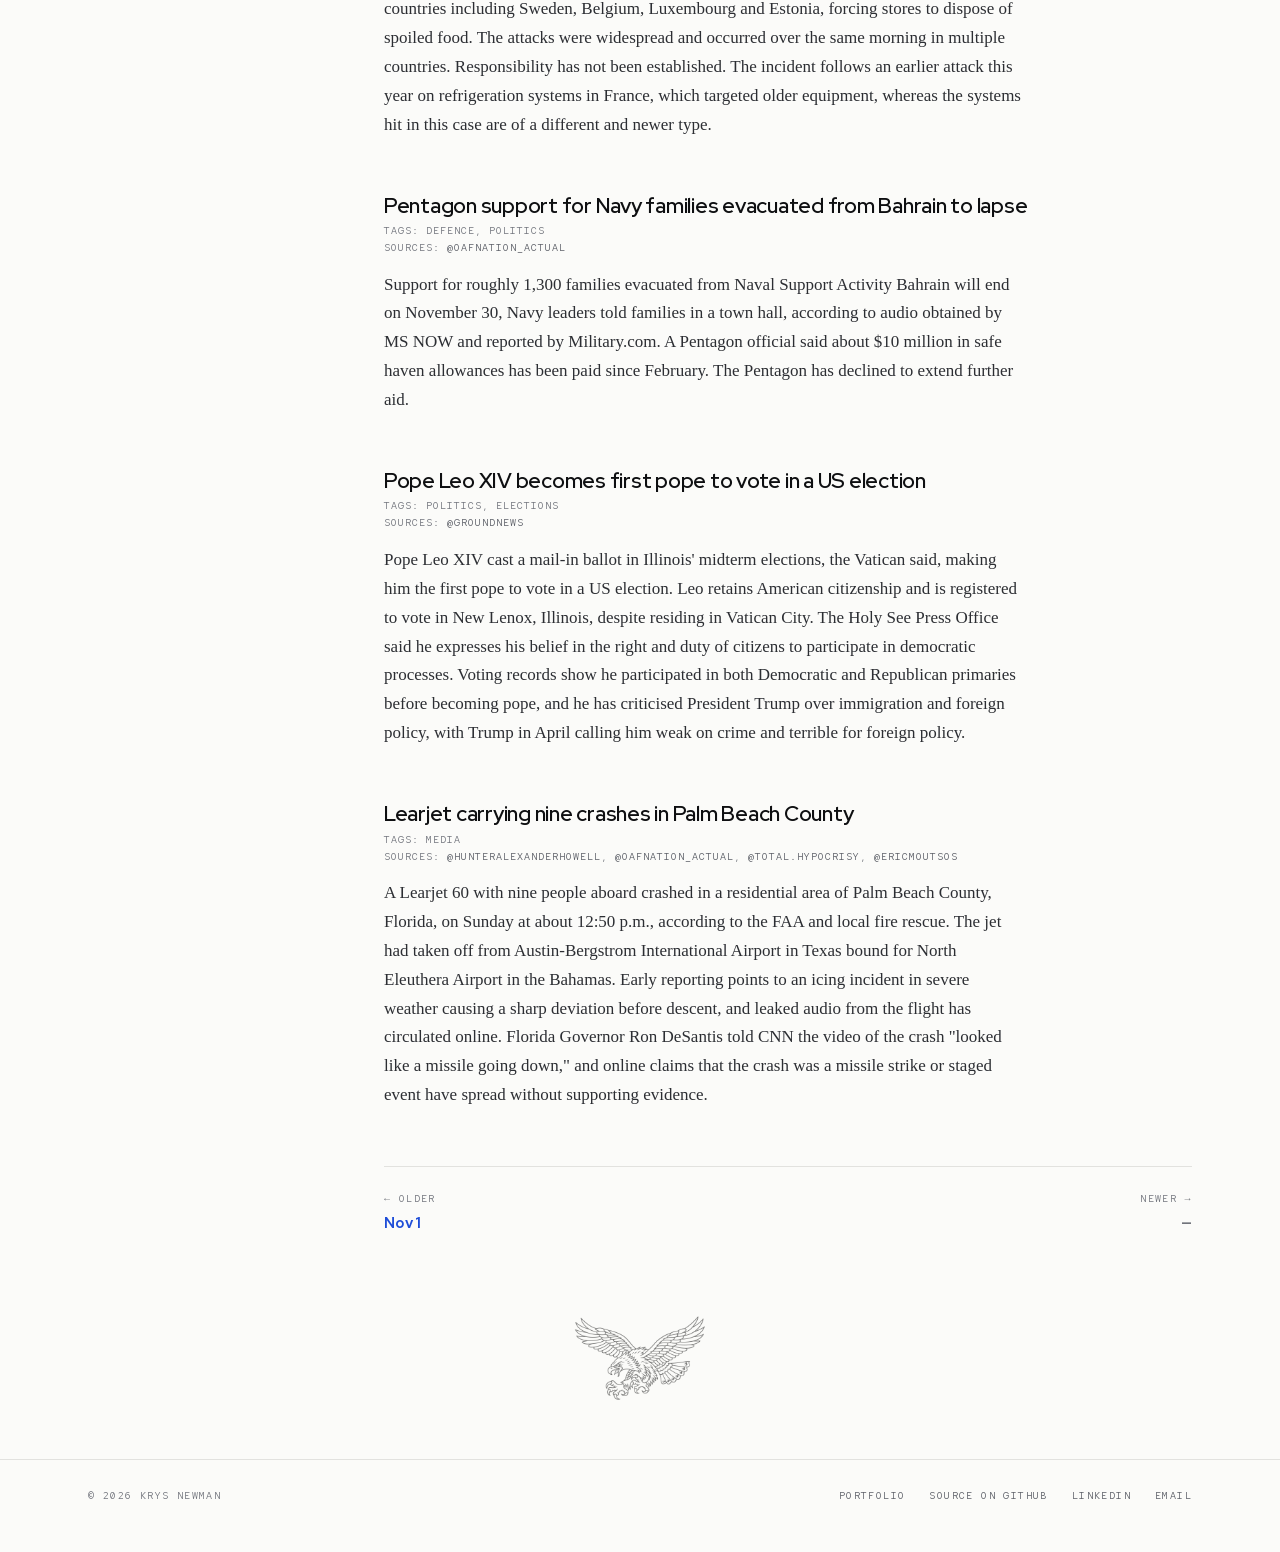
==== commit d777d49d: "Switch to the Red Hat fonts and regenerate og.png Red Hat Display, Text and Mono replace Space Grote" ====
--- a/site/index.html
+++ b/site/index.html
@@ -32,8 +32,8 @@
     } catch (e) { /* private mode: fall through to the light default */ }
   </script>
 
-  <link rel="preload" href="fonts/space-grotesk-var.woff2" as="font" type="font/woff2" crossorigin>
-  <link rel="preload" href="fonts/plex-mono-400.woff2" as="font" type="font/woff2" crossorigin>
+  <link rel="preload" href="fonts/red-hat-display-var.woff2" as="font" type="font/woff2" crossorigin>
+  <link rel="preload" href="fonts/red-hat-text-var.woff2" as="font" type="font/woff2" crossorigin>
   <link rel="stylesheet" href="style.css?v=717f690c34">
 </head>
 <!-- data-mode is rewritten to "static" by export_static.py. The read-only build
--- a/site/style.css
+++ b/site/style.css
@@ -1,16 +1,8 @@
 /* Self-hosted so the page has no third-party dependency and no render-blocking
    round trip. Same four faces as knewman23.github.io, byte for byte. */
-@font-face {
-  font-family: "Space Grotesk";
-  src: url("fonts/space-grotesk-var.woff2") format("woff2-variations");
-  font-weight: 300 700;
-  font-style: normal;
-  font-display: swap;
-}
-@font-face { font-family:"IBM Plex Mono"; src:url("fonts/plex-mono-400.woff2") format("woff2"); font-weight:400; font-style:normal; font-display:swap; }
-@font-face { font-family:"IBM Plex Mono"; src:url("fonts/plex-mono-500.woff2") format("woff2"); font-weight:500; font-style:normal; font-display:swap; }
-@font-face { font-family:"IBM Plex Mono"; src:url("fonts/plex-mono-600.woff2") format("woff2"); font-weight:600; font-style:normal; font-display:swap; }
-
+@font-face { font-family:"Red Hat Display"; src:url("fonts/red-hat-display-var.woff2") format("woff2-variations"); font-weight:500 700; font-style:normal; font-display:swap; }
+@font-face { font-family:"Red Hat Text"; src:url("fonts/red-hat-text-var.woff2") format("woff2-variations"); font-weight:400 700; font-style:normal; font-display:swap; }
+@font-face { font-family:"Red Hat Mono"; src:url("fonts/red-hat-mono-var.woff2") format("woff2-variations"); font-weight:400 600; font-style:normal; font-display:swap; }
 /* ============================================================
    Daily News
 
@@ -51,8 +43,9 @@
   --band-ink:#ffffff;
   --band-dim:#8b8f98;
 
-  --mono: "IBM Plex Mono", ui-monospace, SFMono-Regular, Menlo, monospace;
-  --sans: "Space Grotesk", system-ui, -apple-system, "Segoe UI", sans-serif;
+  --mono: "Red Hat Mono", ui-monospace, SFMono-Regular, Menlo, monospace;
+  --sans: "Red Hat Text", system-ui, -apple-system, "Segoe UI", sans-serif;
+  --display: "Red Hat Display", "Red Hat Text", system-ui, sans-serif;
   --serif: ui-serif, "Iowan Old Style", "Palatino Linotype", Palatino, Georgia, serif;
 
   --gut: 40px;
@@ -98,6 +91,8 @@
   overflow-wrap: break-word;               /* long ids and urls must not widen the page */
 }
 
+h1, h2, h3 { font-family: var(--display); }
+
 body.drawer-open { overflow: hidden; }      /* the page must not scroll behind the drawer */
 
 a { color: var(--accent); }
@@ -212,7 +207,7 @@
 
 .masthead h1 {
   margin: 0;
-  font: 700 clamp(2.1rem, 5.4vw, 3.1rem)/1.02 var(--sans);
+  font: 700 clamp(2.1rem, 5.4vw, 3.1rem)/1.02 var(--display);
   letter-spacing: -.035em;
 }
 
@@ -668,7 +663,7 @@
 
 .day-head h2 {
   margin: 0;
-  font: 600 clamp(1.5rem, 3.2vw, 1.9rem)/1.12 var(--sans);
+  font: 600 clamp(1.5rem, 3.2vw, 1.9rem)/1.12 var(--display);
   letter-spacing: -.022em;
 }
 
@@ -710,7 +705,7 @@
 
 .article h2 {
   margin: 3.25rem 0 0.2rem;
-  font: 600 1.3125rem/1.3 var(--sans);
+  font: 600 1.3125rem/1.3 var(--display);
   letter-spacing: -.012em;
   color: var(--ink);
 }
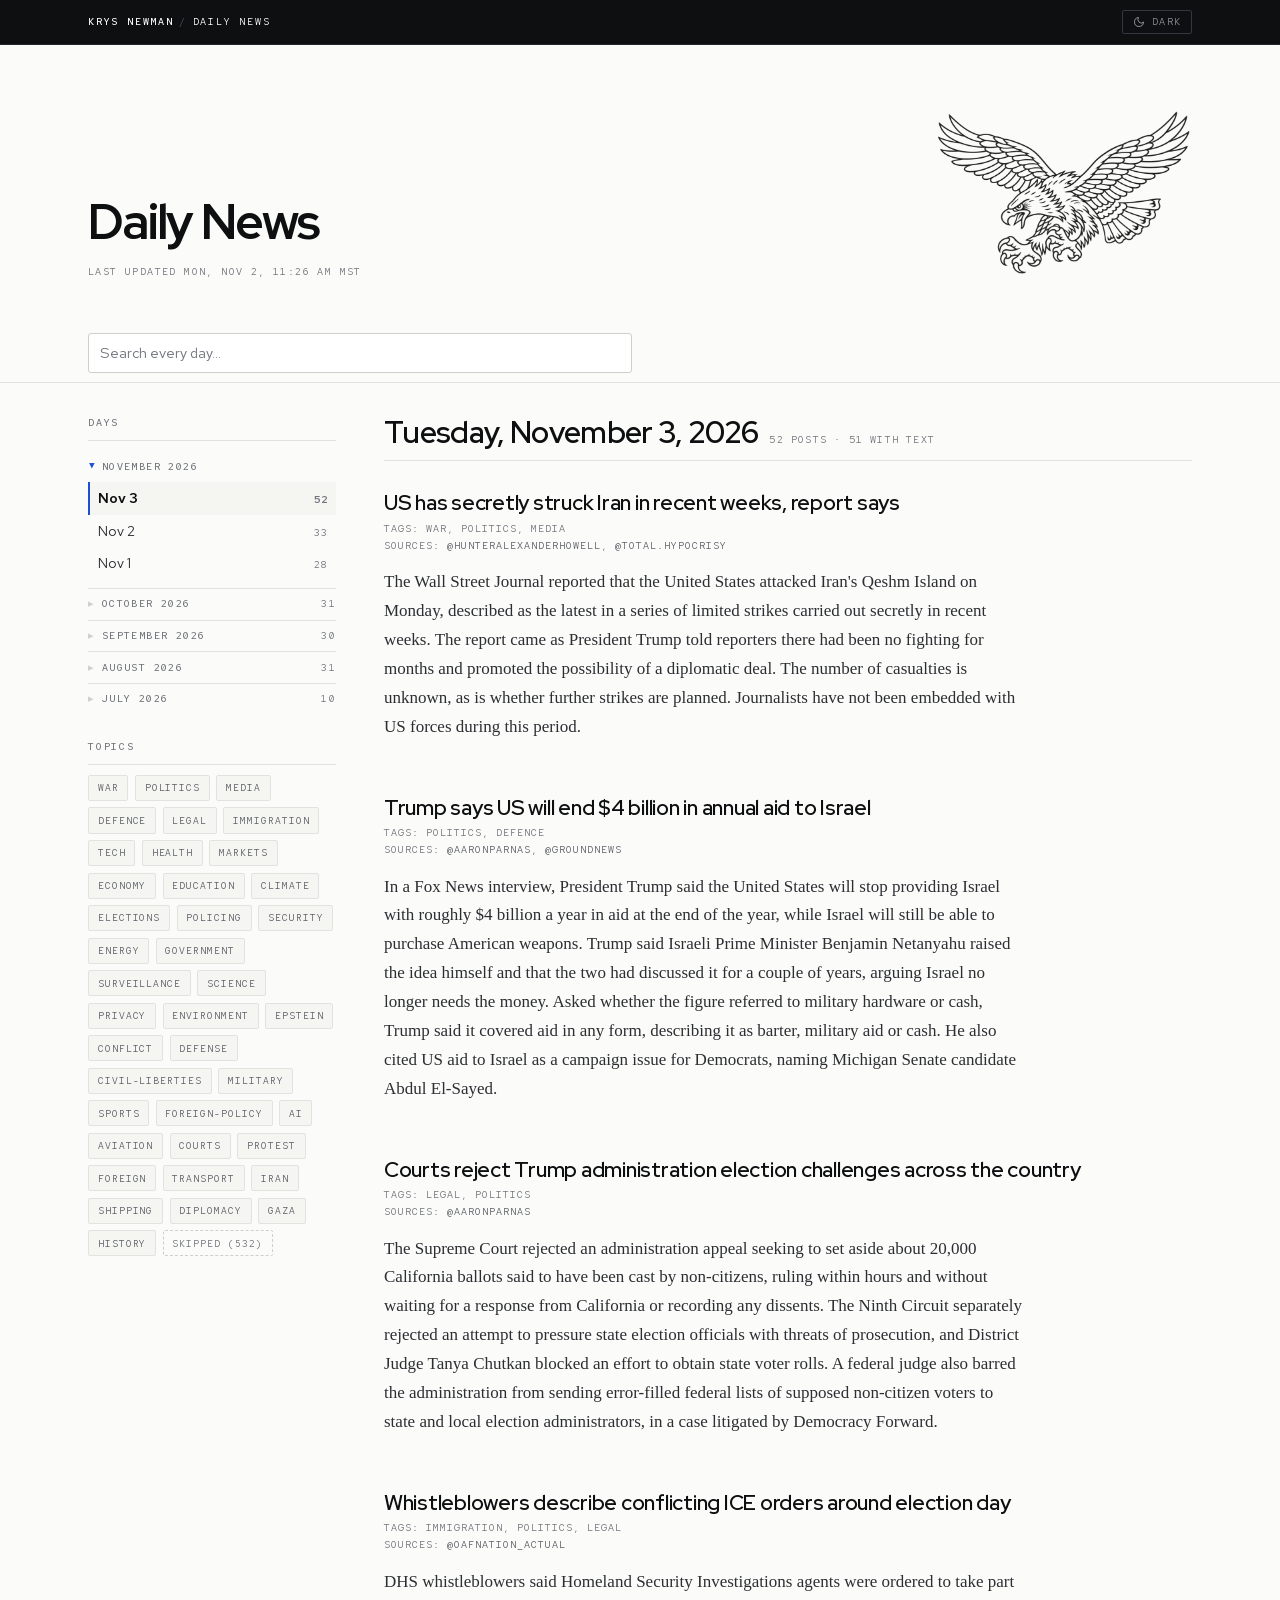
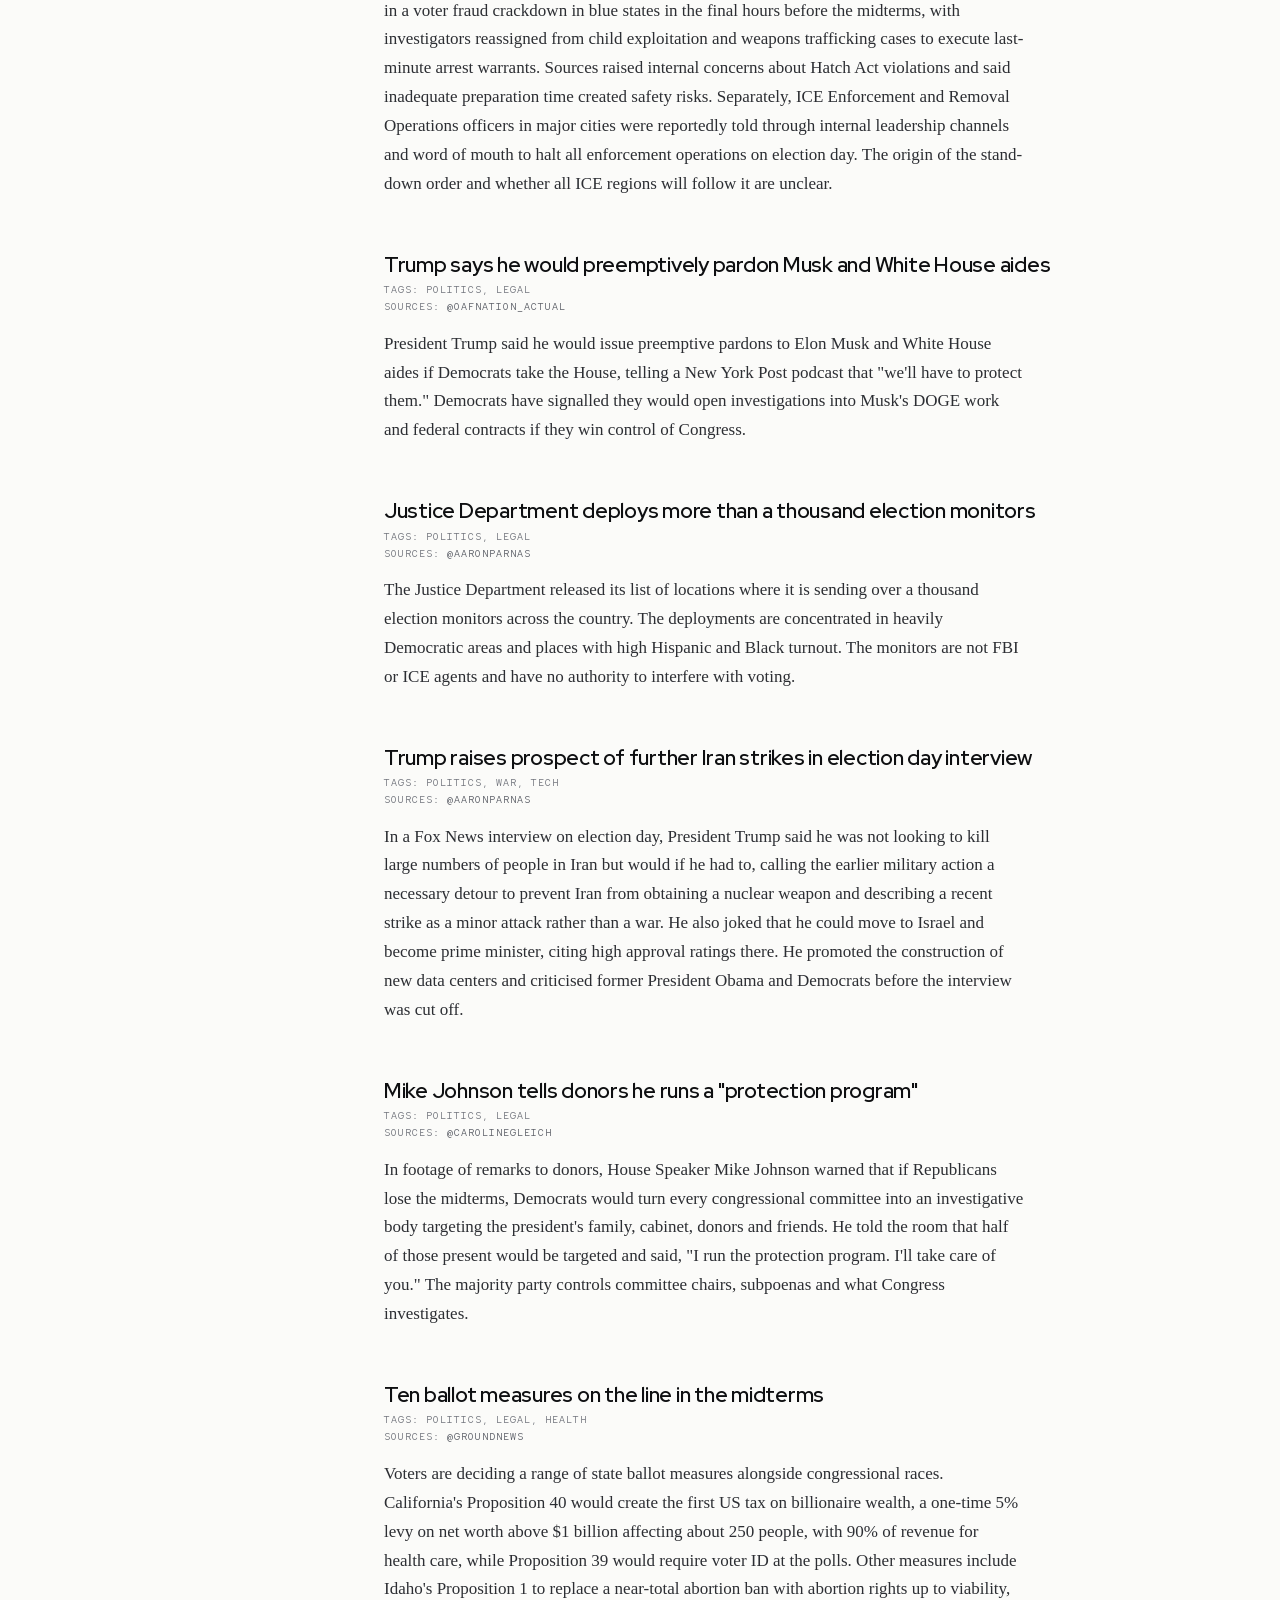
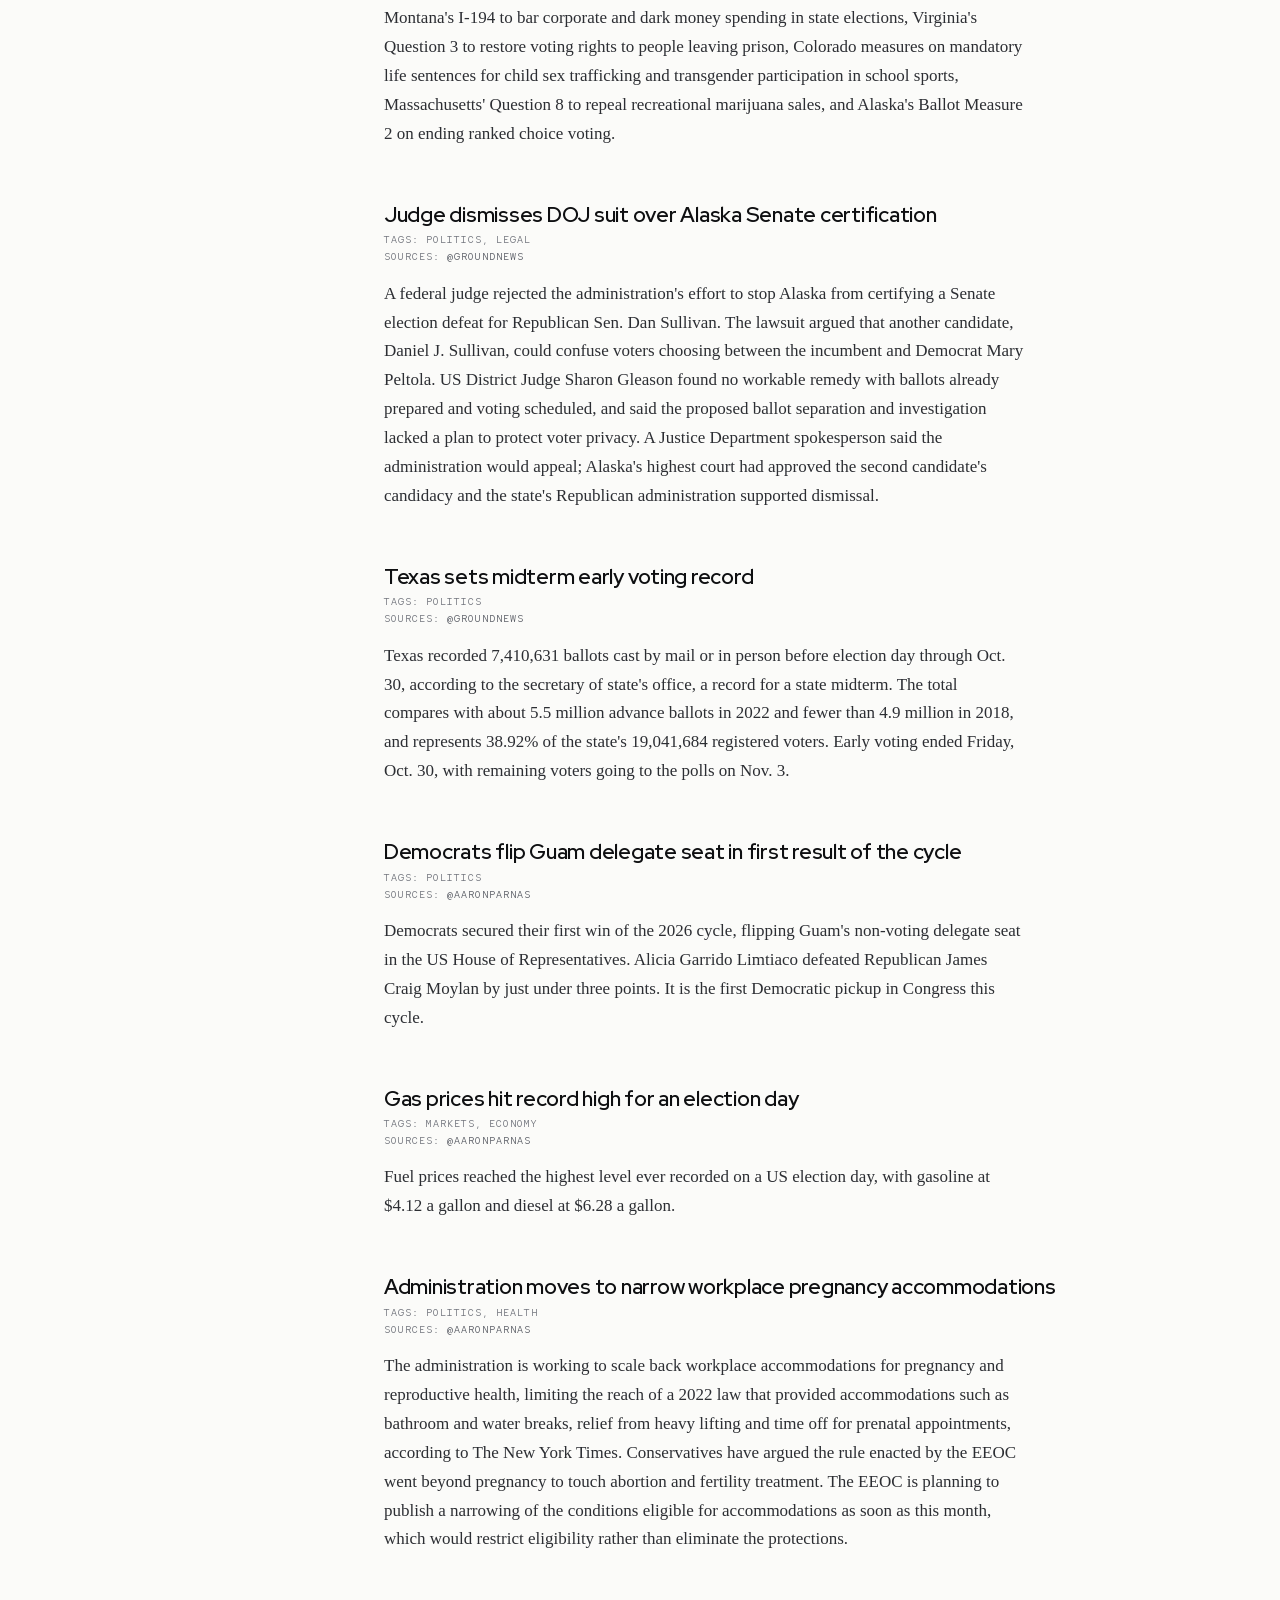
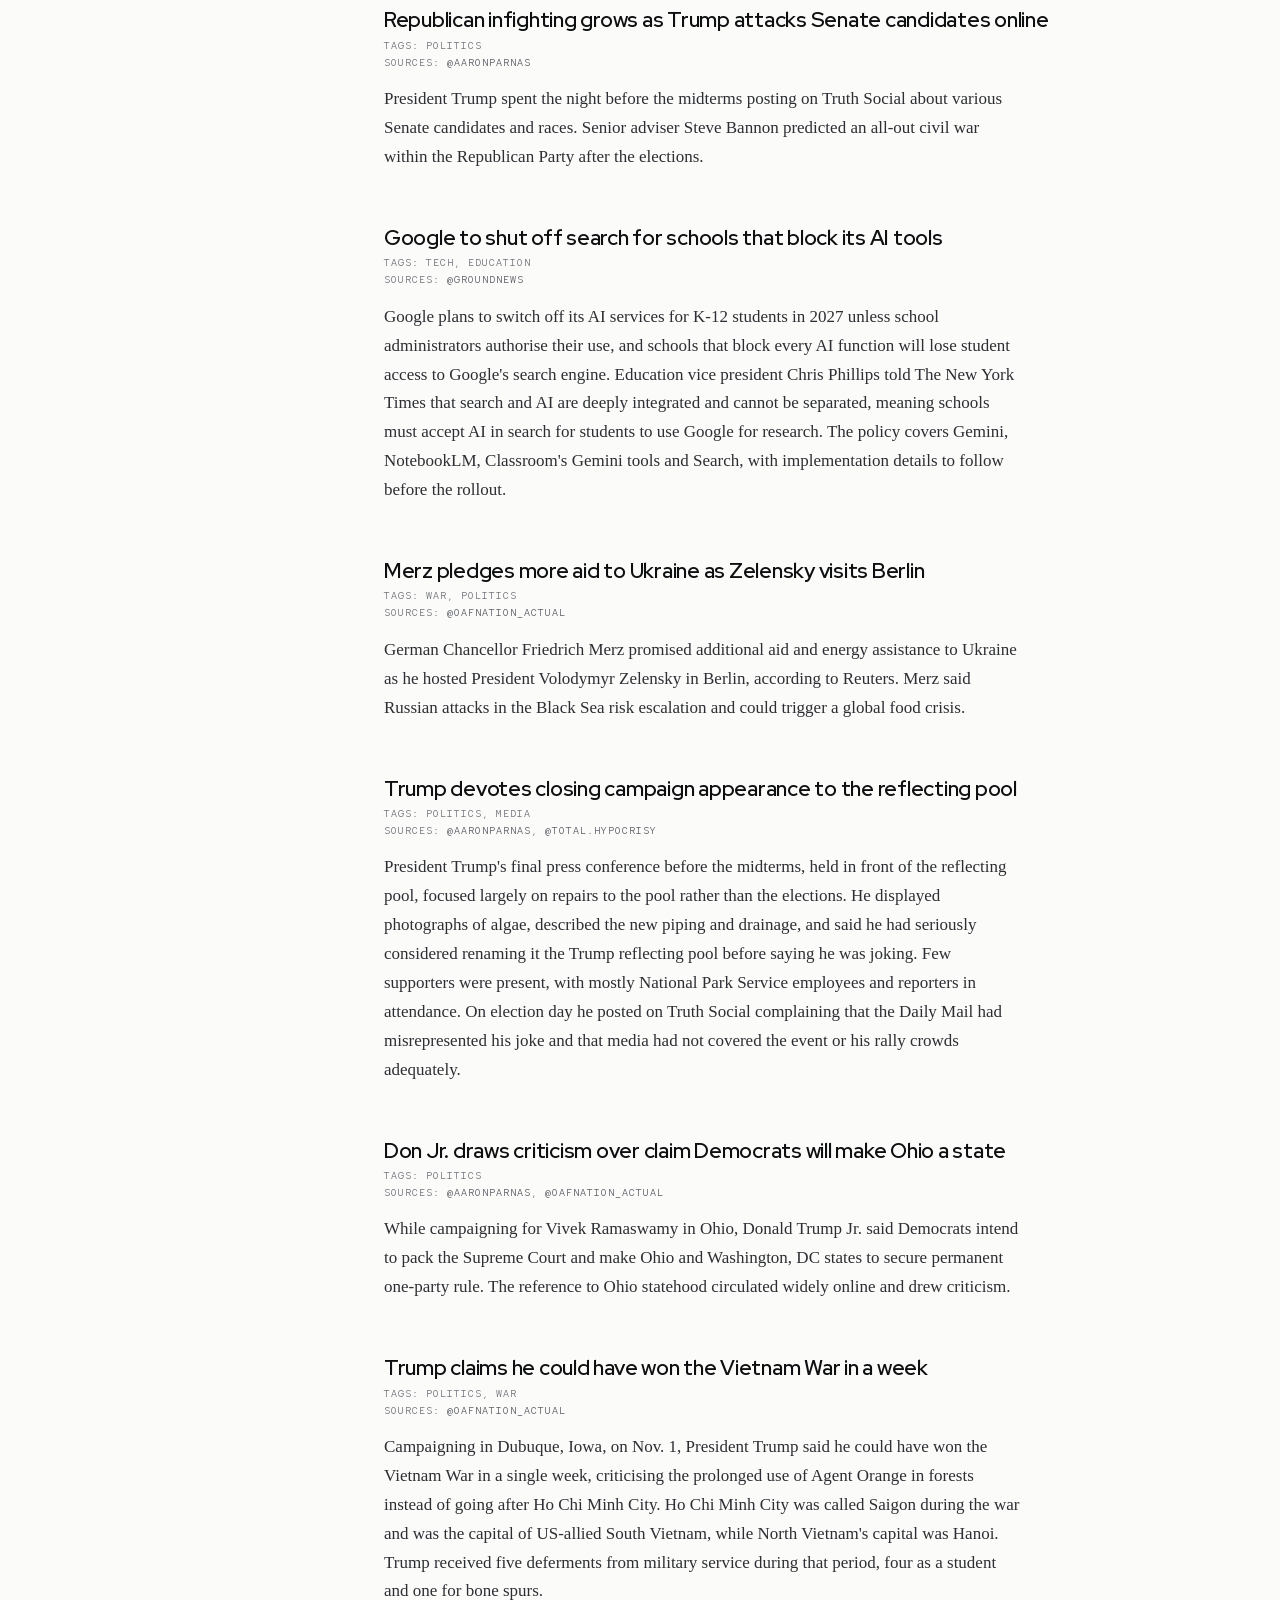
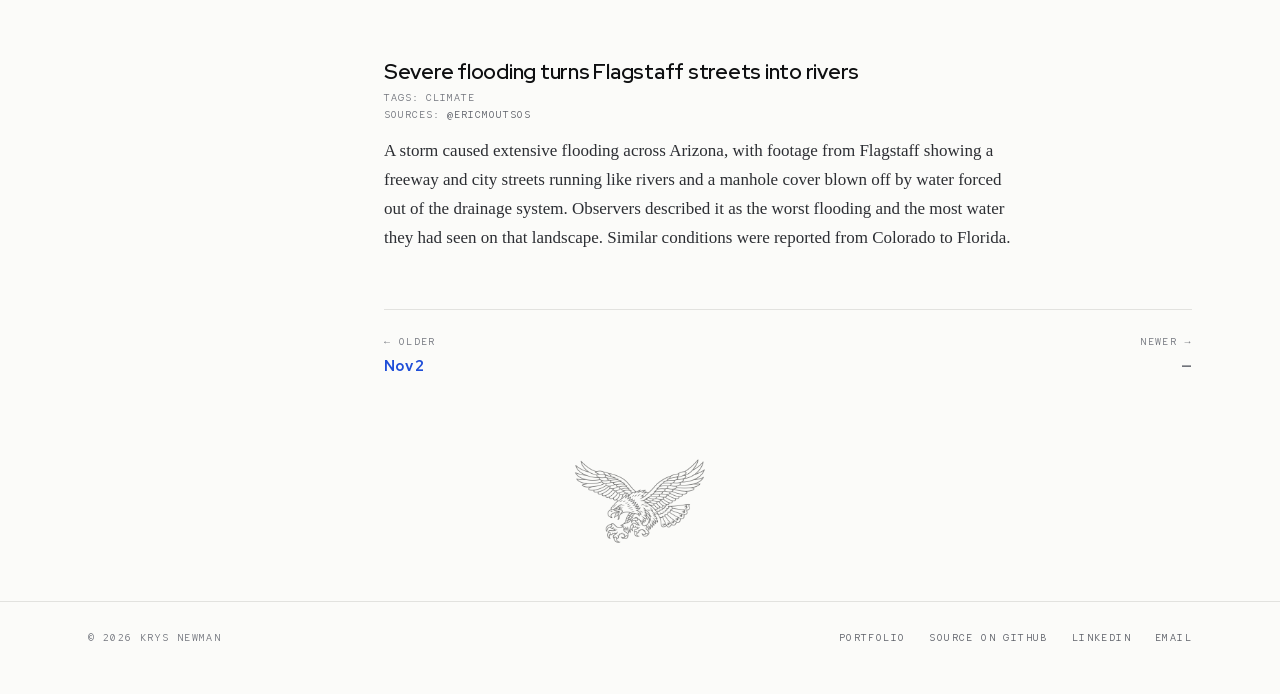
==== commit 76a7502c: "news: 2026-11-03 (21 topics)" ====
--- a/site/index.html
+++ b/site/index.html
@@ -34,7 +34,7 @@
 
   <link rel="preload" href="fonts/red-hat-display-var.woff2" as="font" type="font/woff2" crossorigin>
   <link rel="preload" href="fonts/red-hat-text-var.woff2" as="font" type="font/woff2" crossorigin>
-  <link rel="stylesheet" href="style.css?v=717f690c34">
+  <link rel="stylesheet" href="style.css?v=81804a5d07">
 </head>
 <!-- data-mode is rewritten to "static" by export_static.py. The read-only build
      drops the journal, the source list, and the run history entirely — not with
